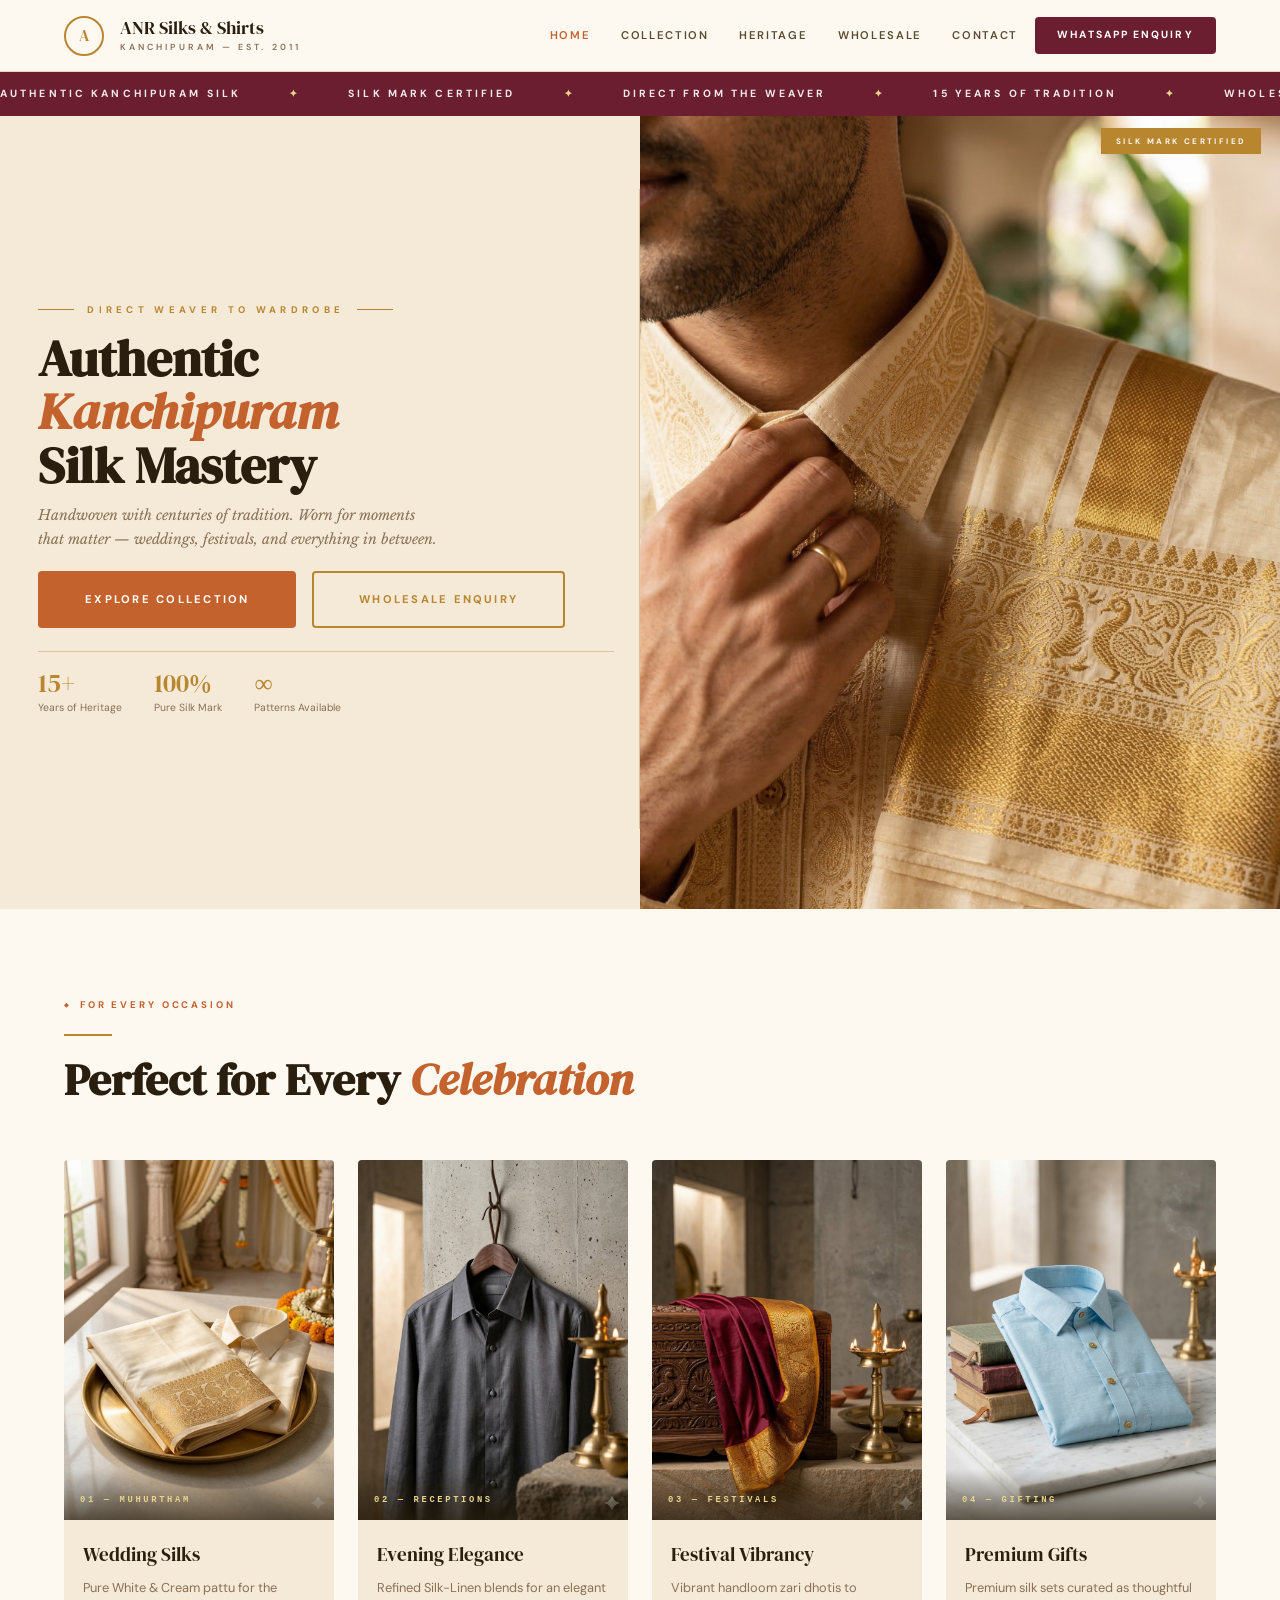
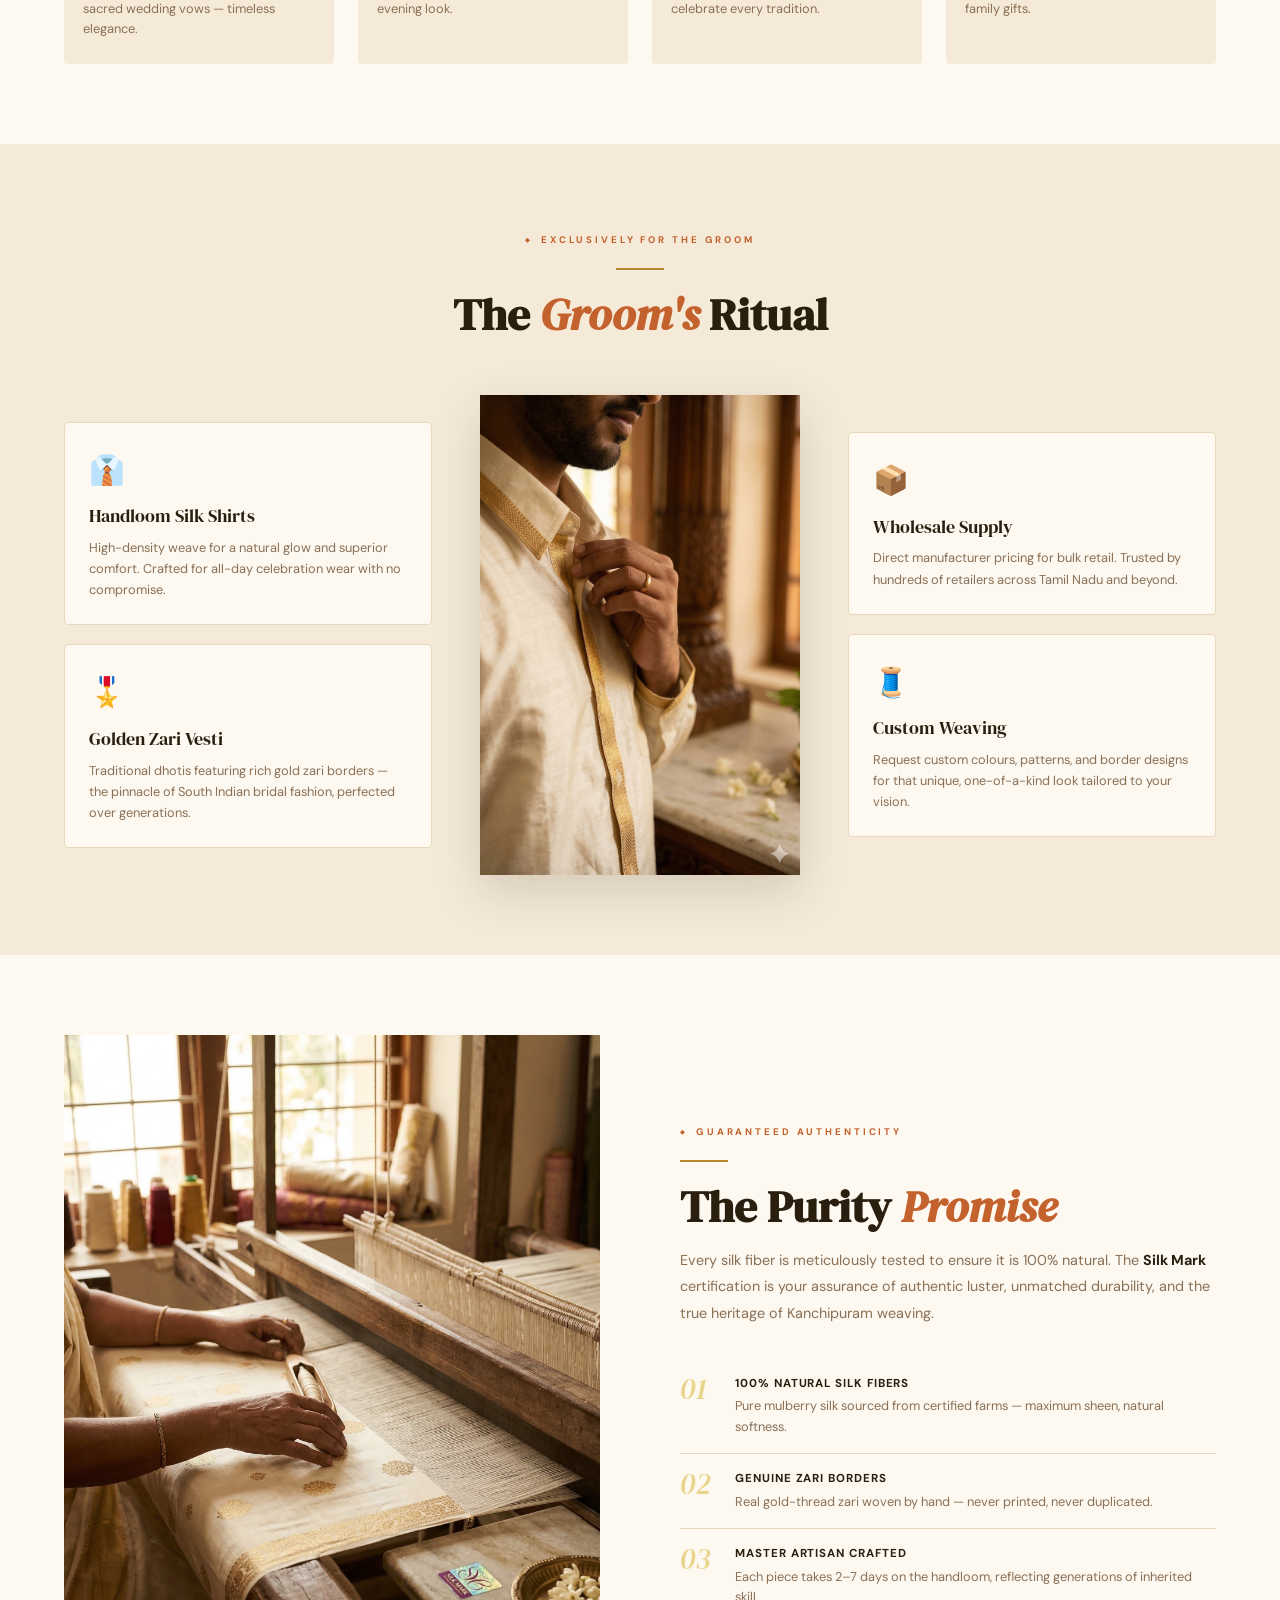
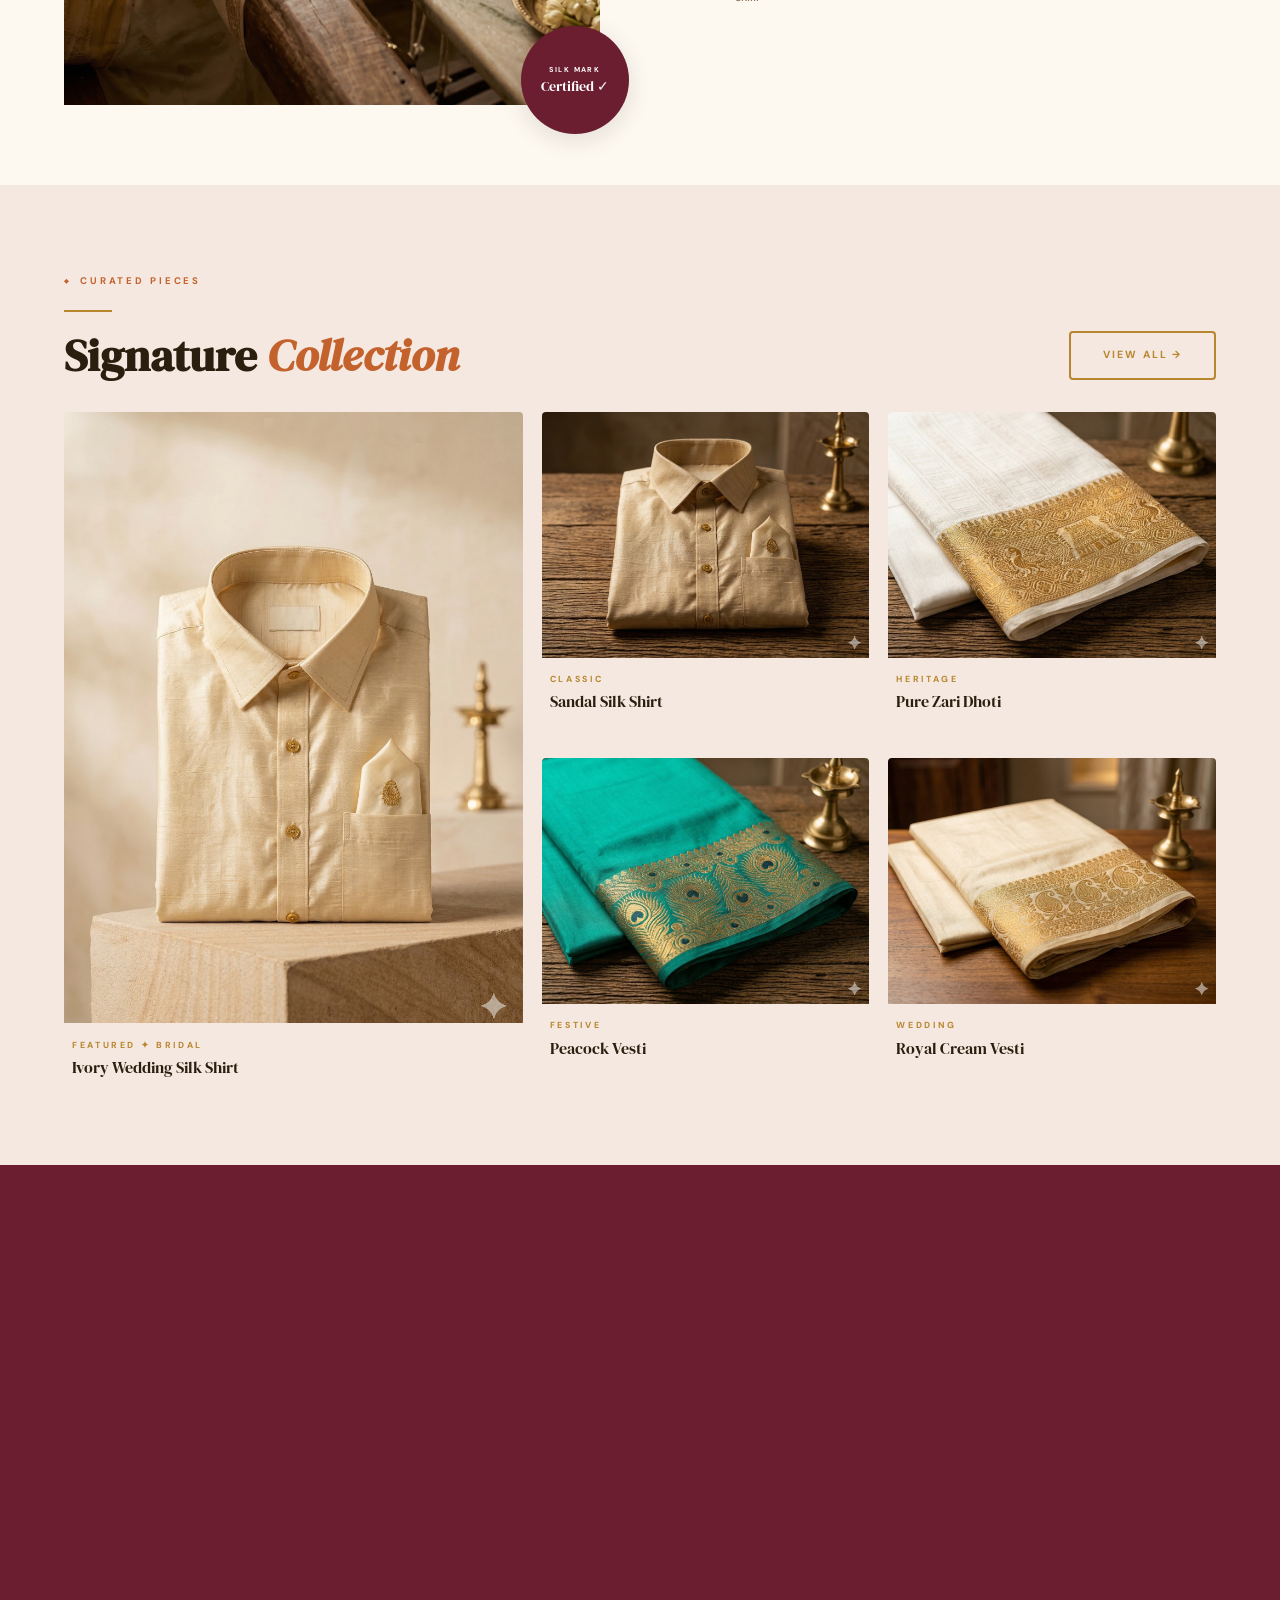
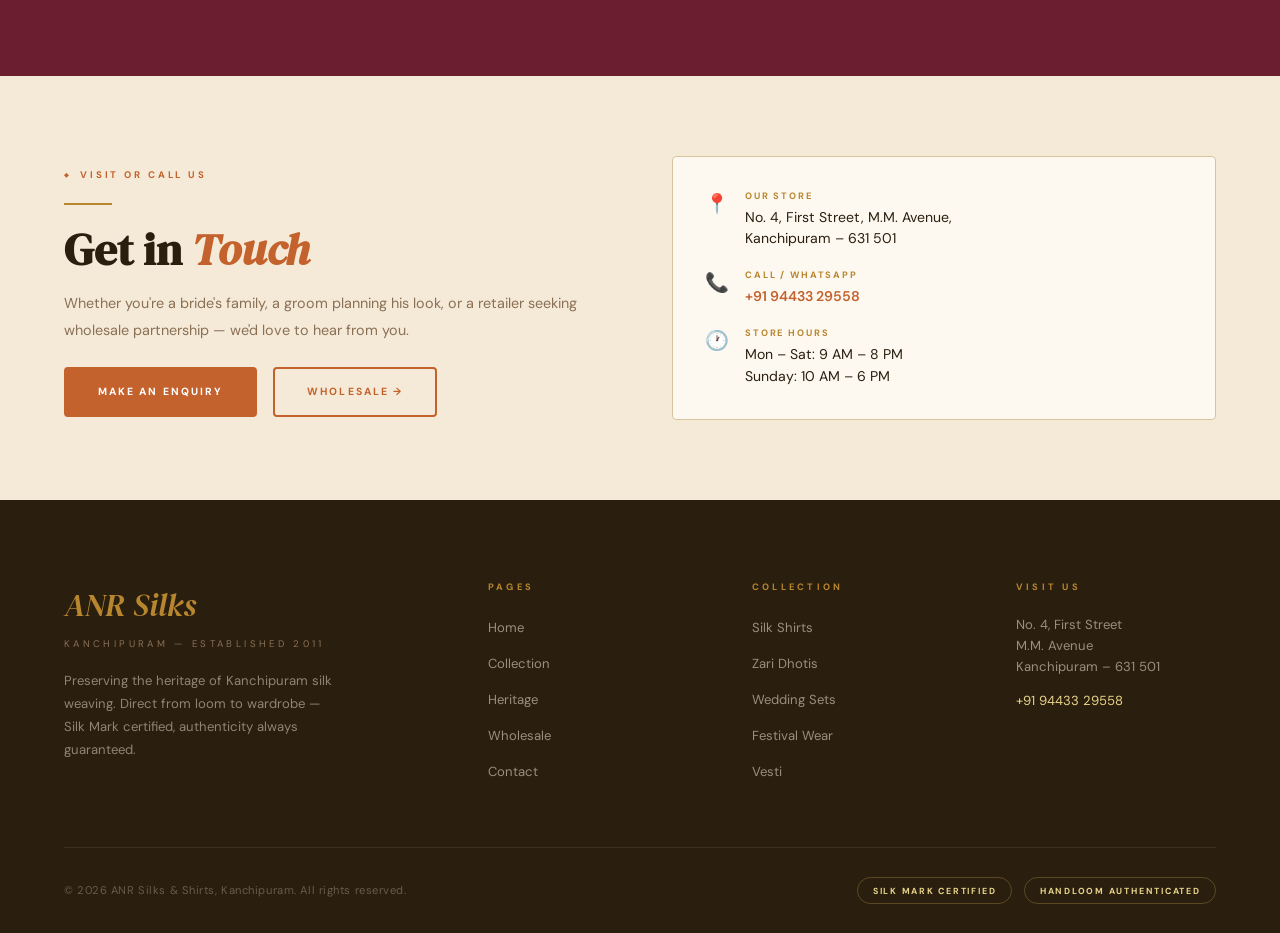
==== index.html @ 3bf4c1d7 "Update index.html" ====
<!DOCTYPE html>
<html lang="en">
<head>
    <meta charset="UTF-8">
    <meta name="viewport" content="width=device-width, initial-scale=1.0">
    <title>ANR Silks & Shirts | Authentic Kanchipuram Handloom</title>
    <meta name="description" content="ANR Silks & Shirts — Authentic Kanchipuram handloom silk shirts, zari dhotis and vesti. Direct weaver to wardrobe. Silk Mark certified. Est. 2011.">
    <link rel="stylesheet" href="shared.css">
   <style>
    /* ── Reveal animation ── */
    .reveal { opacity: 0; transform: translateY(28px); transition: opacity 0.7s ease, transform 0.7s ease; }
    .reveal.revealed { opacity: 1; transform: translateY(0); }
    .reveal-d1 { transition-delay: 0.1s; }
    .reveal-d2 { transition-delay: 0.2s; }
    .reveal-d3 { transition-delay: 0.3s; }
    .reveal-d4 { transition-delay: 0.4s; }

    /* ════════════════════════════════
       NAV & HEADER FIXES
    ════════════════════════════════ */
    :root { --marquee-h: 37px; }
    @media (max-width: 768px) { :root { --marquee-h: 37px; } }

    .site-nav {
        position: fixed;
        top: 0; left: 0;
        width: 100%;
        z-index: 1000;
    }

    .nav-drawer {
        position: fixed !important;
        top: var(--nav-h) !important;
        left: 0; right: 0;
        bottom: auto !important;
        margin-top: 0 !important;
        transform: none !important;
        z-index: 999 !important;
        overscroll-behavior: contain;
    }

    /* Marquee sits fixed directly below nav */
    .marquee-bar {
        position: fixed !important;
        top: var(--nav-h) !important;
        left: 0; right: 0;
        z-index: 998;
        margin-top: 0 !important;
    }

    /* ════════════════════════════════
       HERO
    ════════════════════════════════ */
    #hero {
        margin-top: calc(var(--nav-h) + var(--marquee-h)) !important;
        display: grid;
        grid-template-columns: 1fr 1fr;
        /* Fixed height so hero never bloats — compact and intentional */
        height: 800px;
        overflow: hidden;
    }
    .hero-left {
        background: var(--cream);
        padding: 2rem 4% 2rem 6%;
        display: flex; flex-direction: column; justify-content: center;
        position: relative;
        overflow: hidden;
    }
    .hero-left::after {
        content: '';
        position: absolute; top: 10%; bottom: 10%; right: 0;
        width: 1px; background: var(--sand);
    }
    .hero-eyebrow {
        display: flex; align-items: center; gap: 0.8rem;
        margin-bottom: 0.9rem;
    }
    .hero-eyebrow-line { width: 36px; height: 1px; background: var(--gold); }
    .hero-eyebrow-text {
        font-size: 0.6rem; font-weight: 700; letter-spacing: 0.45em;
        text-transform: uppercase; color: var(--gold);
    }
    .hero-h1 {
        font-family: 'DM Serif Display', serif;
        font-size: clamp(2rem, 4vw, 4rem);
        line-height: 1.05; color: var(--text-dark);
        margin-bottom: 0.7rem;
    }
    .hero-h1 em { display: block; font-style: italic; color: var(--terracotta); }
    .hero-h1 span { display: block; }
    .hero-sub {
        font-family: 'Libre Baskerville', serif;
        font-size: clamp(0.82rem, 1.1vw, 0.95rem); font-style: italic;
        color: var(--text-light); line-height: 1.7;
        max-width: 400px; margin-bottom: 1.2rem;
    }
    .hero-actions { display: flex; gap: 1rem; flex-wrap: wrap; margin-bottom: 1.4rem; }
    .hero-stats {
        display: flex; gap: 2rem;
        border-top: 1px solid var(--sand); padding-top: 1.2rem;
        flex-wrap: wrap;
    }
    .hero-stat-num {
        font-family: 'DM Serif Display', serif;
        font-size: 1.6rem; color: var(--gold); line-height: 1; display: block;
    }
    .hero-stat-label { font-size: 0.65rem; color: var(--text-light); margin-top: 0.2rem; }

    .hero-right {
        position: relative; overflow: hidden; background: var(--warm);
    }
    .hero-img-ph {
        width: 100%; height: 100%;
        background: linear-gradient(145deg, #e8ddd0 0%, #c8b898 100%);
        display: flex; align-items: center; justify-content: center;
        font-family: monospace; font-size: 0.75rem; color: var(--text-light);
    }
    .hero-right-badge {
        position: absolute; top: 1.2rem; right: 1.2rem;
        background: var(--gold); color: var(--ivory);
        font-size: 0.5rem; font-weight: 700; letter-spacing: 0.3em;
        text-transform: uppercase; padding: 0.4rem 0.9rem;
    }

    /* ════════════════════════════════
       OCCASIONS
    ════════════════════════════════ */
    #occasions { background: var(--ivory); padding: 5rem 5%; }
    .occ-grid {
        display: grid;
        grid-template-columns: repeat(4, 1fr);
        gap: 1.5rem;
    }
    .occ-card {
        background: var(--cream); border-radius: var(--radius);
        overflow: hidden; transition: transform 0.3s, box-shadow 0.3s;
    }
    .occ-card:hover { transform: translateY(-4px); box-shadow: var(--shadow-md); }
    .occ-img {
        aspect-ratio: 3/4;
        display: flex; align-items: center; justify-content: center;
        font-family: monospace; font-size: 0.65rem; color: var(--text-light);
        position: relative; overflow: hidden;
    }
    .occ-img.oi1 { background: linear-gradient(145deg, #e8ddd0, #d0c0a0); }
    .occ-img.oi2 { background: linear-gradient(145deg, #cfd8e0, #b0bec8); }
    .occ-img.oi3 { background: linear-gradient(145deg, #e0d0c8, #c8b0a8); }
    .occ-img.oi4 { background: linear-gradient(145deg, #d0e0d0, #b0c8b8); }
    .occ-tag {
        position: absolute; bottom: 0; left: 0; right: 0;
        background: linear-gradient(to top, rgba(42,31,15,0.7), transparent);
        padding: 1.5rem 1rem 0.8rem;
        font-size: 0.55rem; font-weight: 700; letter-spacing: 0.3em;
        text-transform: uppercase; color: var(--gold-pale);
    }
    .occ-body { padding: 1.2rem 1.2rem 1.5rem; }
    .occ-name {
        font-family: 'DM Serif Display', serif;
        font-size: 1.2rem; color: var(--text-dark); margin-bottom: 0.5rem;
    }
    .occ-desc { font-size: 0.8rem; color: var(--text-light); line-height: 1.6; }

    /* ════════════════════════════════
       GROOM's EDIT (3 col)
    ════════════════════════════════ */
    #grooms { background: var(--cream); padding: 5rem 5%; }
    .grooms-layout {
        display: grid;
        grid-template-columns: 1fr auto 1fr;
        gap: 3rem; align-items: center;
    }
    .grooms-center-wrap {
        width: 320px; flex-shrink: 0;
    }
    .grooms-center-img {
        width: 100%; aspect-ratio: 2/3;
        background: linear-gradient(145deg, #e0d4b8, #c8ba98);
        display: flex; align-items: center; justify-content: center;
        font-family: monospace; font-size: 0.7rem; color: var(--text-light);
        border-radius: var(--radius); box-shadow: var(--shadow-lg);
    }
    .grooms-side { display: flex; flex-direction: column; gap: 1.2rem; }
    .gfc-card {
        background: var(--ivory); border: 1px solid var(--sand-light);
        border-radius: var(--radius); padding: 1.5rem;
        transition: border-color 0.3s, box-shadow 0.3s;
    }
    .gfc-card:hover { border-color: var(--gold); box-shadow: var(--shadow-sm); }
    .gfc-icon { font-size: 1.8rem; margin-bottom: 0.6rem; }
    .gfc-title {
        font-family: 'DM Serif Display', serif;
        font-size: 1.1rem; color: var(--text-dark); margin-bottom: 0.4rem;
    }
    .gfc-desc { font-size: 0.8rem; color: var(--text-light); line-height: 1.65; }

    /* ════════════════════════════════
       SILK PURITY
    ════════════════════════════════ */
    #purity { background: var(--ivory); padding: 5rem 5%; }
    .purity-layout {
        display: grid; grid-template-columns: 1fr 1fr; gap: 5rem; align-items: center;
    }
    .purity-img-wrap { position: relative; }
    .purity-img {
        width: 100%; aspect-ratio: 4/5;
        background: linear-gradient(145deg, #e8ddd0, #d0c0a0);
        display: flex; align-items: center; justify-content: center;
        font-family: monospace; font-size: 0.75rem; color: var(--text-light);
        border-radius: var(--radius);
    }
    .purity-badge {
        position: absolute; bottom: -1.8rem; right: -1.8rem;
        background: var(--maroon); color: #fff;
        width: 108px; height: 108px; border-radius: 50%;
        display: flex; flex-direction: column; align-items: center;
        justify-content: center; text-align: center; gap: 3px;
        box-shadow: var(--shadow-md);
    }
    .purity-badge span:first-child { font-size: 0.45rem; letter-spacing: 0.2em; font-weight: 700; text-transform: uppercase; }
    .purity-badge span:last-child { font-family: 'DM Serif Display', serif; font-size: 0.9rem; line-height: 1.2; }
    .purity-points { margin-top: 2rem; }
    .pp-item {
        display: flex; gap: 1.2rem; align-items: flex-start;
        padding: 1rem 0; border-bottom: 1px solid var(--sand-light);
    }
    .pp-item:last-child { border-bottom: none; }
    .pp-num {
        font-family: 'DM Serif Display', serif;
        font-size: 1.8rem; font-style: italic; color: var(--gold-pale); line-height: 1; min-width: 36px;
    }
    .pp-label { font-size: 0.72rem; font-weight: 700; letter-spacing: 0.08em; text-transform: uppercase; color: var(--text-dark); margin-bottom: 0.2rem; }
    .pp-text { font-size: 0.8rem; color: var(--text-light); line-height: 1.6; }

    /* ════════════════════════════════
       COLLECTION PREVIEW
    ════════════════════════════════ */
    #collection-preview { background: var(--terra-pale); padding: 5rem 5%; }
    .col-grid {
        display: grid;
        grid-template-columns: 1.4fr 1fr 1fr;
        grid-template-rows: auto auto;
        gap: 1.2rem;
    }
    .col-card { border-radius: var(--radius); overflow: hidden; position: relative; }
    .col-card.featured { grid-row: span 2; }
    .col-img {
        width: 100%;
        display: flex; align-items: center; justify-content: center;
        font-family: monospace; font-size: 0.65rem; color: var(--text-light);
        transition: transform 0.5s ease;
    }
    .col-card:hover .col-img { transform: scale(1.04); }
    .col-card.featured .col-img { aspect-ratio: 3/4; background: linear-gradient(145deg, #e0d4b8, #c8b890); }
    .col-img.ci2 { aspect-ratio: 4/3; background: linear-gradient(145deg, #d4c8b0, #bcae90); }
    .col-img.ci3 { aspect-ratio: 4/3; background: linear-gradient(145deg, #c8b8a0, #b0a080); }
    .col-img.ci4 { aspect-ratio: 4/3; background: linear-gradient(145deg, #d8cbb0, #c0ae90); }
    .col-img.ci5 { aspect-ratio: 4/3; background: linear-gradient(145deg, #c4b8a0, #aca088); }
    .col-label {
        padding: 0.9rem 0.5rem 0.3rem;
    }
    .col-cat { font-size: 0.55rem; font-weight: 700; letter-spacing: 0.3em; text-transform: uppercase; color: var(--gold); display: block; margin-bottom: 0.2rem; }
    .col-name { font-family: 'DM Serif Display', serif; font-size: 1rem; color: var(--text-dark); }

    /* ════════════════════════════════
       HERITAGE BAND
    ════════════════════════════════ */
    #heritage-band {
        background: var(--maroon);
        padding: 5rem 5%; color: var(--cream);
    }
    .heritage-inner {
        display: grid; grid-template-columns: 1fr 1fr; gap: 5rem; align-items: center;
    }
    .heritage-left .tag-pill { color: var(--gold-pale); }
    .heritage-left .serif-title { color: var(--cream); }
    .heritage-left .serif-title em { color: var(--gold-pale); }
    .heritage-quote {
        border-left: 3px solid var(--gold);
        padding: 1.2rem 1.8rem;
        background: rgba(255,255,255,0.05);
        margin: 1.8rem 0 2rem;
        border-radius: 0 var(--radius) var(--radius) 0;
    }
    .heritage-quote p {
        font-family: 'Libre Baskerville', serif;
        font-style: italic; font-size: 1rem;
        color: rgba(245,234,216,0.85); line-height: 1.8;
    }
    .heritage-cards {
        display: grid; grid-template-columns: 1fr 1fr; gap: 1rem;
    }
    .hcard {
        background: rgba(255,255,255,0.06);
        border: 1px solid rgba(255,255,255,0.1);
        border-radius: var(--radius); padding: 1.5rem;
    }
    .hcard-num {
        font-family: 'DM Serif Display', serif;
        font-size: 2.5rem; font-style: italic;
        color: var(--gold-pale); line-height: 1; margin-bottom: 0.4rem;
    }
    .hcard-title { font-size: 0.78rem; font-weight: 700; color: var(--cream); margin-bottom: 0.3rem; }
    .hcard-text { font-size: 0.75rem; color: rgba(245,234,216,0.55); line-height: 1.6; }

    /* ════════════════════════════════
       CONTACT CTA BAND
    ════════════════════════════════ */
    #cta-band {
        background: var(--cream); padding: 5rem 5%;
    }
    .cta-inner {
        display: grid; grid-template-columns: 1fr 1fr; gap: 4rem; align-items: center;
    }
    .cta-store {
        background: var(--ivory); border: 1px solid var(--sand);
        border-radius: var(--radius); padding: 2rem;
    }
    .cta-store-row { display: flex; gap: 1rem; align-items: flex-start; margin-bottom: 1.2rem; }
    .cta-store-row:last-child { margin-bottom: 0; }
    .cta-store-icon { font-size: 1.2rem; flex-shrink: 0; }
    .cta-store-label { font-size: 0.58rem; font-weight: 700; letter-spacing: 0.2em; text-transform: uppercase; color: var(--gold); display: block; margin-bottom: 0.2rem; }
    .cta-store-val { font-size: 0.88rem; color: var(--text-dark); line-height: 1.5; }
    .cta-store-val a { color: var(--terracotta); font-weight: 600; }

    /* ─── RESPONSIVE ─── */
    @media (max-width: 1100px) {
        .grooms-layout { grid-template-columns: 1fr 1fr; }
        .grooms-center-wrap { display: none; }
        .grooms-layout .grooms-side:last-child { grid-column: 1 / -1; display: grid; grid-template-columns: 1fr 1fr; gap: 1.2rem; }
    }

    @media (max-width: 900px) {
        #hero {
            grid-template-columns: 1fr;
            height: auto;
        }
        .hero-right { 
            display: block !important; /* Visible image */
            height: 450px; 
            order: 2; /* Content first, then image */
        }
        .hero-left { padding: 1.8rem 5% 1.8rem; order: 1; }
        .hero-left::after { display: none; }
        .occ-grid { grid-template-columns: 1fr 1fr; }
        .purity-layout { grid-template-columns: 1fr; }
        .purity-img-wrap { max-width: 440px; margin: 0 auto; }
        .col-grid { grid-template-columns: 1fr 1fr; }
        .col-card.featured { grid-row: span 1; }
        .col-card.featured .col-img { aspect-ratio: 4/3; }
        .heritage-inner { grid-template-columns: 1fr; gap: 3rem; }
        .cta-inner { grid-template-columns: 1fr; }
    }

    @media (max-width: 600px) {
        .hero-h1 { font-size: 2.4rem; }
        .occ-grid { grid-template-columns: 1fr 1fr; gap: 1rem; }
        .grooms-layout { grid-template-columns: 1fr; }
        .grooms-layout .grooms-side:last-child { grid-column: 1; display: flex; }
        .col-grid { grid-template-columns: 1fr; }
        .heritage-cards { grid-template-columns: 1fr 1fr; }
        .hero-stats { gap: 1.5rem; }
    }
       #loader{
  position: fixed;
  top:0;
  left:0;
  width:100%;
  height:100%;
  background:white;
  display:flex;
  justify-content:center;
  align-items:center;
  z-index:9999;
}
</style>
</head>
<body>
<!-- ════════════════════════════════════════════
     ANR SILKS — PAGE LOADER  |  loader-snippet.html
     
     PLACEMENT: Paste this as the VERY FIRST child
     inside <body>, before <nav class="site-nav">
     
     Example:
     <body>
         ← PASTE HERE
         <nav class="site-nav">
         ...
     ════════════════════════════════════════════ -->

<div id="page-loader">
    <div class="loader-emblem">A</div>
    <div class="loader-brand">
        <span class="loader-brand-name">ANR Silks &amp; Shirts</span>
        <span class="loader-brand-sub">Kanchipuram — Est. 2011</span>
    </div>
    <div class="loader-bar-wrap">
        <div class="loader-bar" id="loader-bar"></div>
    </div>
    <span class="loader-tagline">Weaving tradition since 2011…</span>
</div>

<!-- ════ NAV ════ -->
<nav class="site-nav">
    <a href="index.html" class="nav-brand">
        <div class="nav-emblem">A</div>
        <div class="nav-brand-text">
            <span class="nav-brand-name">ANR Silks & Shirts</span>
            <span class="nav-brand-sub">Kanchipuram — Est. 2011</span>
        </div>
    </a>
    <div class="nav-links">
        <a href="index.html" class="active">Home</a>
        <a href="pages/collection.html">Collection</a>
        <a href="pages/heritage.html">Heritage</a>
        <a href="pages/wholesale.html">Wholesale</a>
        <a href="pages/contact.html">Contact</a>
        <a href="https://wa.me/919443329558" class="nav-cta">WhatsApp Enquiry</a>
    </div>
    <button class="nav-hamburger" aria-label="Menu">
        <span></span><span></span><span></span>
    </button>
</nav> 
<div class="nav-drawer">
    <a href="index.html" class="active">Home</a>
    <a href="pages/collection.html">Collection</a>
    <a href="pages/heritage.html">Heritage</a>
    <a href="pages/wholesale.html">Wholesale</a>
    <a href="pages/contact.html">Contact</a>
    <a href="https://wa.me/919443329558" class="drawer-cta">WhatsApp Enquiry →</a>
</div>
<!-- ════ MARQUEE ════ -->
<div class="marquee-bar">
    <div class="marquee-track">
        <span>Authentic Kanchipuram Silk</span><span class="m-sep"> ✦ </span>
        <span>Silk Mark Certified</span><span class="m-sep"> ✦ </span>
        <span>Direct from the Weaver</span><span class="m-sep"> ✦ </span>
        <span>15 Years of Tradition</span><span class="m-sep"> ✦ </span>
        <span>Wholesale &amp; Bulk Orders</span><span class="m-sep"> ✦ </span>
        <span>Pure Zari Handloom</span><span class="m-sep"> ✦ </span>
        <span>Kanchipuram – 631 501</span><span class="m-sep"> ✦ </span>
        <span>Authentic Kanchipuram Silk</span><span class="m-sep"> ✦ </span>
        <span>Silk Mark Certified</span><span class="m-sep"> ✦ </span>
        <span>Direct from the Weaver</span><span class="m-sep"> ✦ </span>
        <span>15 Years of Tradition</span><span class="m-sep"> ✦ </span>
        <span>Wholesale &amp; Bulk Orders</span><span class="m-sep"> ✦ </span>
        <span>Pure Zari Handloom</span><span class="m-sep"> ✦ </span>
        <span>Kanchipuram – 631 501</span><span class="m-sep"> ✦ </span>
    </div>
</div>

<!-- ════ SECTION 1: HERO ════ -->
<section id="hero">
    <div class="hero-left">
        <div class="hero-eyebrow reveal">
            <div class="hero-eyebrow-line"></div>
            <span class="hero-eyebrow-text">Direct Weaver to Wardrobe</span>
            <div class="hero-eyebrow-line"></div>
        </div>
        <h1 class="hero-h1 reveal reveal-d1">
            <span>Authentic</span>
            <em>Kanchipuram</em>
            <span>Silk Mastery</span>
        </h1>
        <p class="hero-sub reveal reveal-d2">Handwoven with centuries of tradition. Worn for moments that matter — weddings, festivals, and everything in between.</p>
        <div class="hero-actions reveal reveal-d3">
            <a href="pages/collection.html" class="btn btn-primary btn-lg">Explore Collection</a>
            <a href="pages/wholesale.html" class="btn btn-outline btn-lg">Wholesale Enquiry</a>
        </div>
        <div class="hero-stats reveal reveal-d4">
            <div>
                <span class="hero-stat-num">15+</span>
                <div class="hero-stat-label">Years of Heritage</div>
            </div>
            <div>
                <span class="hero-stat-num">100%</span>
                <div class="hero-stat-label">Pure Silk Mark</div>
            </div>
            <div>
                <span class="hero-stat-num">∞</span>
                <div class="hero-stat-label">Patterns Available</div>
            </div>
        </div>
    </div>
    <div class="hero-right">
        <div class="hero-img-ph"><img src="images/1.jpg" alt="Kanchipuram Silk Hero"></div>
        <div class="hero-right-badge">Silk Mark Certified</div>
    </div>
</section>

<!-- ════ SECTION 2: OCCASIONS ════ -->
<section id="occasions">
    <div class="sec-head reveal">
        <div class="tag-pill">For Every Occasion</div>
        <div class="gold-rule"></div>
        <h2 class="serif-title">Perfect for Every <em>Celebration</em></h2>
    </div>
    <div class="occ-grid">
        <div class="occ-card reveal reveal-d1">
            <div class="occ-img oi1">
                <div class="occ-tag">01 — Muhurtham</div>
                <img src="images/7.jpg" alt="Kanchipuram Silk Hero">
            </div>
            <div class="occ-body">
                <div class="occ-name">Wedding Silks</div>
                <p class="occ-desc">Pure White & Cream pattu for the sacred wedding vows — timeless elegance.</p>
            </div>
        </div>
        <div class="occ-card reveal reveal-d2">
            <div class="occ-img oi2">
                <div class="occ-tag">02 — Receptions</div>
                <img src="images/8.jpg" alt="Kanchipuram Silk Hero">
            </div>
            <div class="occ-body">
                <div class="occ-name">Evening Elegance</div>
                <p class="occ-desc">Refined Silk-Linen blends for an elegant evening look.</p>
            </div>
        </div>
        <div class="occ-card reveal reveal-d3">
            <div class="occ-img oi3">
                <div class="occ-tag">03 — Festivals</div>
                <img src="images/9.jpg" alt="Kanchipuram Silk Hero">
            </div>
            <div class="occ-body">
                <div class="occ-name">Festival Vibrancy</div>
                <p class="occ-desc">Vibrant handloom zari dhotis to celebrate every tradition.</p>
            </div>
        </div>
        <div class="occ-card reveal reveal-d4">
            <div class="occ-img oi4">
                <div class="occ-tag">04 — Gifting</div>
                <img src="images/10.jpg" alt="Kanchipuram Silk Hero">
            </div>
            <div class="occ-body">
                <div class="occ-name">Premium Gifts</div>
                <p class="occ-desc">Premium silk sets curated as thoughtful family gifts.</p>
            </div>
        </div>
    </div>
</section>

<!-- ════ SECTION 3: GROOM'S EDIT ════ -->
<section id="grooms">
    <div class="sec-head center reveal">
        <div class="tag-pill" style="justify-content:center;">Exclusively for the Groom</div>
        <div class="gold-rule center"></div>
        <h2 class="serif-title">The <em>Groom's</em> Ritual</h2>
    </div>
    <div class="grooms-layout">
        <div class="grooms-side">
            <div class="gfc-card reveal reveal-d1">
                <div class="gfc-icon">👔</div>
                <div class="gfc-title">Handloom Silk Shirts</div>
                <p class="gfc-desc">High-density weave for a natural glow and superior comfort. Crafted for all-day celebration wear with no compromise.</p>
            </div>
            <div class="gfc-card reveal reveal-d2">
                <div class="gfc-icon">🎖️</div>
                <div class="gfc-title">Golden Zari Vesti</div>
                <p class="gfc-desc">Traditional dhotis featuring rich gold zari borders — the pinnacle of South Indian bridal fashion, perfected over generations.</p>
            </div>
        </div>
        <div class="grooms-center-wrap">
            <div class="grooms-center-img"><img src="images/11.jpg" alt="Kanchipuram Silk Hero"></div>
        </div>
        <div class="grooms-side">
            <div class="gfc-card reveal reveal-d3">
                <div class="gfc-icon">📦</div>
                <div class="gfc-title">Wholesale Supply</div>
                <p class="gfc-desc">Direct manufacturer pricing for bulk retail. Trusted by hundreds of retailers across Tamil Nadu and beyond.</p>
            </div>
            <div class="gfc-card reveal reveal-d4">
                <div class="gfc-icon">🧵</div>
                <div class="gfc-title">Custom Weaving</div>
                <p class="gfc-desc">Request custom colours, patterns, and border designs for that unique, one-of-a-kind look tailored to your vision.</p>
            </div>
        </div>
    </div>
</section>

<!-- ════ SECTION 4: SILK PURITY ════ -->
<section id="purity">
    <div class="purity-layout">
        <div class="purity-img-wrap reveal">
            <div class="purity-img"><img src="images/12.jpg" alt="Kanchipuram Silk Hero"></div>
            <div class="purity-badge">
                <span>Silk Mark</span>
                <span>Certified ✓</span>
            </div>
        </div>
        <div class="reveal reveal-d2">
            <div class="tag-pill">Guaranteed Authenticity</div>
            <div class="gold-rule"></div>
            <h2 class="serif-title">The Purity <em>Promise</em></h2>
            <p class="body-text" style="margin-top:1rem;">Every silk fiber is meticulously tested to ensure it is 100% natural. The <strong style="color:var(--text-dark);">Silk Mark</strong> certification is your assurance of authentic luster, unmatched durability, and the true heritage of Kanchipuram weaving.</p>
            <div class="purity-points">
                <div class="pp-item">
                    <div class="pp-num">01</div>
                    <div>
                        <div class="pp-label">100% Natural Silk Fibers</div>
                        <p class="pp-text">Pure mulberry silk sourced from certified farms — maximum sheen, natural softness.</p>
                    </div>
                </div>
                <div class="pp-item">
                    <div class="pp-num">02</div>
                    <div>
                        <div class="pp-label">Genuine Zari Borders</div>
                        <p class="pp-text">Real gold-thread zari woven by hand — never printed, never duplicated.</p>
                    </div>
                </div>
                <div class="pp-item">
                    <div class="pp-num">03</div>
                    <div>
                        <div class="pp-label">Master Artisan Crafted</div>
                        <p class="pp-text">Each piece takes 2–7 days on the handloom, reflecting generations of inherited skill.</p>
                    </div>
                </div>
            </div>
        </div>
    </div>
</section>

<!-- ════ SECTION 5: COLLECTION PREVIEW ════ -->
<section id="collection-preview">
    <div class="sec-head reveal" style="display:flex; justify-content:space-between; align-items:flex-end; margin-bottom:2rem;">
        <div>
            <div class="tag-pill">Curated Pieces</div>
            <div class="gold-rule"></div>
            <h2 class="serif-title">Signature <em>Collection</em></h2>
        </div>
        <a href="pages/collection.html" class="btn btn-outline" style="flex-shrink:0;">View All →</a>
    </div>
    <div class="col-grid">
        <div class="col-card featured reveal reveal-d1">
            <div class="col-img"><img src="images/2.jpg" alt="Ivory Wedding Silk Shirt"></div>
            <div class="col-label">
                <span class="col-cat">Featured ✦ Bridal</span>
                <div class="col-name">Ivory Wedding Silk Shirt</div>
            </div>
        </div>
        <div class="col-card reveal reveal-d2">
            <div class="col-img ci2"><img src="images/3.jpg" alt="Ivory Wedding Silk Shirt"></div>
            <div class="col-label">
                <span class="col-cat">Classic</span>
                <div class="col-name">Sandal Silk Shirt</div>
            </div>
        </div>
        <div class="col-card reveal reveal-d3">
            <div class="col-img ci3"><img src="images/4.jpg" alt="Ivory Wedding Silk Shirt"></div>
            <div class="col-label">
                <span class="col-cat">Heritage</span>
                <div class="col-name">Pure Zari Dhoti</div>
            </div>
        </div>
        <div class="col-card reveal reveal-d4">
            <div class="col-img ci4"><img src="images/5.jpg" alt="Ivory Wedding Silk Shirt"></div>
            <div class="col-label">
                <span class="col-cat">Festive</span>
                <div class="col-name">Peacock Vesti</div>
            </div>
        </div>
        <div class="col-card reveal reveal-d4">
            <div class="col-img ci5"><img src="images/6.jpg" alt="Ivory Wedding Silk Shirt"></div>
            <div class="col-label">
                <span class="col-cat">Wedding</span>
                <div class="col-name">Royal Cream Vesti</div>
            </div>
        </div>
    </div>
</section>

<!-- ════ SECTION 6: HERITAGE BAND ════ -->
<section id="heritage-band">
    <div class="heritage-inner">
        <div class="heritage-left reveal">
            <div class="tag-pill" style="color:var(--gold-pale);">Our Story</div>
            <div class="gold-rule"></div>
            <h2 class="serif-title">15 Years of <em>Tradition</em></h2>
            <div class="heritage-quote">
                <p>"Based in the heart of Kanchipuram, ANR Silks has spent over a decade perfecting the art of the handloom. We are a family of weavers dedicated to the elegance of the South Indian groom."</p>
            </div>
            <a href="pages/heritage.html" class="btn btn-white">Read Our Story →</a>
        </div>
        <div class="heritage-cards reveal reveal-d2">
            <div class="hcard">
                <div class="hcard-num">15+</div>
                <div class="hcard-title">Years of Heritage</div>
                <p class="hcard-text">Perfecting the handloom craft since 2011 in the silk capital of India.</p>
            </div>
            <div class="hcard">
                <div class="hcard-num">∞</div>
                <div class="hcard-title">Patterns Woven</div>
                <p class="hcard-text">Countless designs across silk, linen-silk blends and pure zari.</p>
            </div>
            <div class="hcard">
                <div class="hcard-num">100%</div>
                <div class="hcard-title">Pure Authenticity</div>
                <p class="hcard-text">Silk Mark certified — a guarantee of natural, tested fibers.</p>
            </div>
            <div class="hcard">
                <div class="hcard-num">1st</div>
                <div class="hcard-title">Direct from Loom</div>
                <p class="hcard-text">No middlemen. From our weavers directly to your wardrobe.</p>
            </div>
        </div>
    </div>
</section>

<!-- ════ SECTION 7: CTA / CONTACT ════ -->
<section id="cta-band">
    <div class="cta-inner">
        <div class="reveal">
            <div class="tag-pill">Visit or Call Us</div>
            <div class="gold-rule"></div>
            <h2 class="serif-title">Get in <em>Touch</em></h2>
            <p class="body-text" style="margin:1rem 0 1.5rem;">Whether you're a bride's family, a groom planning his look, or a retailer seeking wholesale partnership — we'd love to hear from you.</p>
            <div style="display:flex; gap:1rem; flex-wrap:wrap;">
                <a href="pages/contact.html" class="btn btn-primary">Make an Enquiry</a>
                <a href="pages/wholesale.html" class="btn btn-outline-terra">Wholesale →</a>
            </div>
        </div>
        <div class="cta-store reveal reveal-d2">
            <div class="cta-store-row">
                <div class="cta-store-icon">📍</div>
                <div>
                    <span class="cta-store-label">Our Store</span>
                    <div class="cta-store-val">No. 4, First Street, M.M. Avenue,<br>Kanchipuram – 631 501</div>
                </div>
            </div>
            <div class="cta-store-row">
                <div class="cta-store-icon">📞</div>
                <div>
                    <span class="cta-store-label">Call / WhatsApp</span>
                    <div class="cta-store-val"><a href="tel:+919443329558">+91 94433 29558</a></div>
                </div>
            </div>
            <div class="cta-store-row">
                <div class="cta-store-icon">🕐</div>
                <div>
                    <span class="cta-store-label">Store Hours</span>
                    <div class="cta-store-val">Mon – Sat: 9 AM – 8 PM<br>Sunday: 10 AM – 6 PM</div>
                </div>
            </div>
        </div>
    </div>
</section>

<!-- ════ FOOTER ════ -->
<footer class="site-footer">
    <div class="footer-grid">
        <div>
            <div class="footer-brand-name">ANR Silks</div>
            <div class="footer-brand-sub">Kanchipuram — Established 2011</div>
            <p class="footer-desc">Preserving the heritage of Kanchipuram silk weaving. Direct from loom to wardrobe — Silk Mark certified, authenticity always guaranteed.</p>
        </div>
        <div class="footer-col">
            <h4>Pages</h4>
            <ul>
                <li><a href="index.html">Home</a></li>
                <li><a href="pages/collection.html">Collection</a></li>
                <li><a href="pages/heritage.html">Heritage</a></li>
                <li><a href="pages/wholesale.html">Wholesale</a></li>
                <li><a href="pages/contact.html">Contact</a></li>
            </ul>
        </div>
        <div class="footer-col">
            <h4>Collection</h4>
            <ul>
                <li><a href="pages/collection.html">Silk Shirts</a></li>
                <li><a href="pages/collection.html">Zari Dhotis</a></li>
                <li><a href="pages/collection.html">Wedding Sets</a></li>
                <li><a href="pages/collection.html">Festival Wear</a></li>
                <li><a href="pages/collection.html">Vesti</a></li>
            </ul>
        </div>
        <div class="footer-col">
            <h4>Visit Us</h4>
            <p class="footer-contact-val">No. 4, First Street<br>M.M. Avenue<br>Kanchipuram – 631 501</p>
            <p class="footer-contact-val" style="margin-top:0.8rem;"><a href="tel:+919443329558">+91 94433 29558</a></p>
        </div>
    </div>
    <div class="footer-bottom">
        <p class="footer-copy">© 2026 ANR Silks & Shirts, Kanchipuram. All rights reserved.</p>
        <div class="footer-badges">
            <div class="foot-badge">Silk Mark Certified</div>
            <div class="foot-badge">Handloom Authenticated</div>
        </div>
    </div>
</footer>
<script>
setTimeout(() => {
  const loader = document.getElementById("loader");
  loader.style.opacity = "0";
  loader.style.transition = "0.5s";
  setTimeout(()=> loader.style.display="none",500);
}, 3000);
</script>
<script src="shared.js"></script>   
</body>
</html>
---- shared.css ----
/* ═══════════════════════════════════════════════
   ANR SILKS & SHIRTS — SHARED STYLESHEET
   Warm Cream South Indian Editorial
═══════════════════════════════════════════════ */

@import url('https://fonts.googleapis.com/css2?family=DM+Serif+Display:ital@0;1&family=Libre+Baskerville:ital,wght@0,400;0,700;1,400&family=DM+Sans:opsz,wght@9..40,300;9..40,400;9..40,500;9..40,600;9..40,700&display=swap');

/* ─── TOKENS ─── */
:root {
    --ivory:      #fdf8f0;
    --cream:      #f5ead8;
    --warm:       #ede0c8;
    --sand:       #d9c4a0;
    --sand-light: #e8d8be;
    --gold:       #B8862E;
    --gold-bright:#D4AF37;
    --gold-pale:  #e8d48a;
    --terracotta: #C4622D;
    --terra-pale: #f5e8e0;
    --maroon:     #6B1E2F;
    --maroon-dark:#4a1420;
    --text-dark:  #2a1f0f;
    --text-mid:   #5a4a30;
    --text-light: #8a7055;
    --shadow-sm:  0 2px 8px rgba(42,31,15,0.08);
    --shadow-md:  0 6px 24px rgba(42,31,15,0.12);
    --shadow-lg:  0 16px 48px rgba(42,31,15,0.16);
    --radius:     4px;
    --nav-h:      72px;
}

/* ─── RESET ─── */
*, *::before, *::after { margin: 0; padding: 0; box-sizing: border-box; }
html { scroll-behavior: smooth; font-size: 16px; overflow-x: hidden; }
body {
    font-family: 'DM Sans', sans-serif;
    background: var(--ivory);
    color: var(--text-dark);
    overflow-x: hidden;
    line-height: 1.6;
}
img { display: block; width: 100%; height: 100%; object-fit: cover; }
a { text-decoration: none; color: inherit; }
ul { list-style: none; }

/* ─── SCROLLBAR ─── */
::-webkit-scrollbar { width: 5px; }
::-webkit-scrollbar-track { background: var(--cream); }
::-webkit-scrollbar-thumb { background: var(--gold); border-radius: 3px; }

/* ════════════════════════════════════════════════
   ANR SILKS — PAGE LOADER STYLES  |  loader-styles.css

   PLACEMENT: Copy everything below into shared.css
   Paste it AFTER the :root { } variables block
   and BEFORE the .site-nav { } navigation styles.

   Example position in shared.css:
   :root { --ivory: ...; --gold: ...; }   ← already exists
   ← PASTE HERE
   .site-nav { position: fixed; ... }     ← already exists
════════════════════════════════════════════════ */

/* ── Prevent scroll while loader is visible ── */
html.is-loading {
    overflow: hidden;
    overscroll-behavior: none;
}

/* ── Overlay ── */
#page-loader {
    position: fixed;
    inset: 0;
    z-index: 9999;
    background: var(--ivory);
    display: flex;
    flex-direction: column;
    align-items: center;
    justify-content: center;
    gap: 1.8rem;
    /* Fade-out transition */
    transition: opacity 0.6s ease, visibility 0.6s ease;
    visibility: visible;
    opacity: 1;
}

/* State: fading out */
#page-loader.fade-out {
    opacity: 0;
    visibility: hidden;
    pointer-events: none;
}

/* ── Pulsing brand emblem ── */
.loader-emblem {
    width: 64px;
    height: 64px;
    border: 2px solid var(--gold);
    border-radius: 50%;
    display: flex;
    align-items: center;
    justify-content: center;
    font-family: 'DM Serif Display', serif;
    font-size: 1.6rem;
    color: var(--gold);
    animation: loader-pulse 1.6s ease-in-out infinite;
}

@keyframes loader-pulse {
    0%, 100% { transform: scale(1);    opacity: 1;   }
    50%       { transform: scale(1.08); opacity: 0.65; }
}

/* ── Brand name + sub ── */
.loader-brand {
    text-align: center;
}
.loader-brand-name {
    font-family: 'DM Serif Display', serif;
    font-size: 1.4rem;
    color: var(--text-dark);
    display: block;
    letter-spacing: 0.05em;
}
.loader-brand-sub {
    font-size: 0.55rem;
    font-weight: 700;
    letter-spacing: 0.4em;
    text-transform: uppercase;
    color: var(--text-light);
    display: block;
    margin-top: 0.3rem;
}

/* ── Gold progress bar ── */
.loader-bar-wrap {
    width: 160px;
    height: 2px;
    background: var(--sand-light);
    border-radius: 2px;
    overflow: hidden;
}
.loader-bar {
    height: 100%;
    width: 0%;
    background: linear-gradient(90deg, var(--gold), var(--gold-bright));
    border-radius: 2px;
    transition: width 0.35s ease;
}

/* ── Animated tagline ── */
.loader-tagline {
    font-family: 'Libre Baskerville', serif;
    font-style: italic;
    font-size: 0.78rem;
    color: var(--text-light);
    letter-spacing: 0.04em;
    animation: loader-blink 1.8s ease-in-out infinite;
}

@keyframes loader-blink {
    0%, 100% { opacity: 0.35; }
    50%       { opacity: 1;    }
}

/* ═══════════════════════════════════════════════
   NAVIGATION
═══════════════════════════════════════════════ */
.site-nav {
    position: fixed; top: 0; left: 0; right: 0; z-index: 1000;
    height: var(--nav-h);
    background: var(--ivory);
    border-bottom: 1.5px solid var(--sand-light);
    display: flex; align-items: center;
    padding: 0 5%;
    justify-content: space-between;
    transition: box-shadow 0.3s;
}
.site-nav.scrolled { box-shadow: var(--shadow-md); }

/* Brand */
.nav-brand { display: flex; align-items: center; gap: 1rem; flex-shrink: 0; }
.nav-emblem {
    width: 40px; height: 40px; border: 2px solid var(--gold);
    border-radius: 50%; display: flex; align-items: center; justify-content: center;
    font-family: 'DM Serif Display', serif; font-size: 1rem; color: var(--gold);
    flex-shrink: 0;
}
.nav-brand-text {}
.nav-brand-name {
    display: block; font-family: 'DM Serif Display', serif;
    font-size: 1.15rem; color: var(--text-dark); line-height: 1.2;
}
.nav-brand-sub {
    display: block; font-size: 0.55rem; color: var(--text-light);
    letter-spacing: 0.35em; text-transform: uppercase; font-weight: 600;
}

/* Desktop links */
.nav-links {
    display: flex; gap: 0.2rem; align-items: center;
}
.nav-links a {
    font-size: 0.7rem; font-weight: 600;
    letter-spacing: 0.15em; text-transform: uppercase;
    color: var(--text-mid); padding: 0.5rem 0.85rem;
    border-radius: 2px; transition: color 0.2s, background 0.2s;
    white-space: nowrap;
}
.nav-links a:hover, .nav-links a.active { color: var(--gold); }
.nav-links a.active { color: var(--terracotta); }

.nav-cta {
    background: var(--maroon); color: #fff !important;
    font-size: 0.65rem !important; font-weight: 700 !important;
    letter-spacing: 0.2em !important; text-transform: uppercase !important;
    padding: 0.65rem 1.4rem !important; border-radius: var(--radius) !important;
    transition: background 0.3s !important; flex-shrink: 0;
    white-space: nowrap;
}
.nav-cta:hover { background: var(--gold) !important; color: var(--ivory) !important; }

/* Hamburger */
.nav-hamburger {
    display: none; flex-direction: column; gap: 5px;
    background: none; border: none; cursor: pointer; padding: 4px;
}
.nav-hamburger span {
    display: block; width: 24px; height: 2px;
    background: var(--text-dark); border-radius: 2px;
    transition: all 0.3s;
}
.nav-hamburger.open span:nth-child(1) { transform: translateY(7px) rotate(45deg); }
.nav-hamburger.open span:nth-child(2) { opacity: 0; }
.nav-hamburger.open span:nth-child(3) { transform: translateY(-7px) rotate(-45deg); }

/* Mobile drawer */
.nav-drawer {
    position: fixed; 
    top: var(--nav-h); 
    left: 0; 
    right: 0; 
    z-index: 999;
    background: var(--ivory); border-bottom: 2px solid var(--sand);
    padding: 1.5rem 5% 2rem;
    display: none; flex-direction: column; gap: 0.5rem;
    box-shadow: var(--shadow-lg);
    /* This ensures it stays under the nav regardless of body content */
    max-height: calc(100dvh - var(--nav-h));
    overflow-y: auto;
}
.nav-drawer.open { display: flex; }
.nav-drawer a {
    font-size: 0.85rem; font-weight: 600; letter-spacing: 0.1em; text-transform: uppercase;
    color: var(--text-mid); padding: 0.75rem 0;
    border-bottom: 1px solid var(--sand-light); transition: color 0.2s;
}
.nav-drawer a:last-child { border-bottom: none; }
.nav-drawer a:hover, .nav-drawer a.active { color: var(--terracotta); }
.nav-drawer .drawer-cta {
    background: var(--maroon); color: #fff; text-align: center;
    padding: 1rem; margin-top: 0.5rem; border-radius: var(--radius);
    border-bottom: none !important;
}

/* ═══════════════════════════════════════════════
   MARQUEE
═══════════════════════════════════════════════ */
/* ═══════════════════════════════════════════════
   MARQUEE - FIXED & FAST
═══════════════════════════════════════════════ */
.marquee-bar {
    background: var(--maroon);
    padding: 0.85rem 0;
    overflow: hidden;
    width: 100%;
    position: relative;
    z-index: 10; /* Ensures it stays above the hero */
    display: block !important; /* Forces visibility */
}

.marquee-track {
    display: flex;
    width: max-content; /* Critical: Prevents text from wrapping/hiding */
    gap: 3rem;
    /* Faster speed: 20s for desktop, even faster for mobile below */
    animation: marquee-scroll 20s linear infinite; 
    white-space: nowrap;
}

.marquee-track span {
    font-size: 0.65rem;
    font-weight: 700;
    letter-spacing: 0.3em;
    text-transform: uppercase;
    color: rgba(255,255,255,0.9);
}

@keyframes marquee-scroll {
    from { transform: translateX(0); }
    /* Moves exactly half the width for a seamless loop */
    to { transform: translateX(-50%); } 
}

/* ─── Mobile Speed ─── */
@media (max-width: 768px) {
    .marquee-track {
        /* Faster on mobile because the screen is narrower */
        animation: marquee-scroll 28s linear infinite; 
    }
}
.marquee-track .m-sep { color: var(--gold-pale); }
@keyframes marquee-scroll { from { transform: translateX(0); } to { transform: translateX(-50%); } }

/* ═══════════════════════════════════════════════
   PAGE HERO BANNER (inner pages)
═══════════════════════════════════════════════ */
.page-hero {
    background: var(--cream);
    padding: 5rem 5% 4rem;
    border-bottom: 1.5px solid var(--sand);
    display: flex; flex-direction: column; align-items: flex-start;
    gap: 0.8rem;
}
.page-hero-eyebrow {
    display: flex; align-items: center; gap: 0.8rem;
    font-size: 0.6rem; font-weight: 700; letter-spacing: 0.4em; text-transform: uppercase; color: var(--gold);
}
.page-hero-eyebrow::before { content: '◆'; font-size: 0.4rem; }
.page-hero h1 {
    font-family: 'DM Serif Display', serif;
    font-size: clamp(2.2rem, 5vw, 4.5rem);
    line-height: 1.05; color: var(--text-dark);
}
.page-hero h1 em { font-style: italic; color: var(--terracotta); }
.page-hero p {
    font-family: 'Libre Baskerville', serif;
    font-style: italic; color: var(--text-light);
    font-size: clamp(0.9rem, 1.5vw, 1.05rem); max-width: 560px; line-height: 1.75;
}
.breadcrumb {
    display: flex; gap: 0.5rem; align-items: center;
    font-size: 0.65rem; color: var(--text-light); font-weight: 500; letter-spacing: 0.05em;
}
.breadcrumb a { color: var(--gold); transition: color 0.2s; }
.breadcrumb a:hover { color: var(--terracotta); }
.breadcrumb span { color: var(--sand); }

/* ═══════════════════════════════════════════════
   SHARED UTILITIES
═══════════════════════════════════════════════ */
.container { width: 100%; max-width: 1280px; margin: 0 auto; padding: 0 5%; }

/* Tag pill */
.tag-pill {
    display: inline-flex; align-items: center; gap: 0.5rem;
    font-size: 0.6rem; font-weight: 700; letter-spacing: 0.3em; text-transform: uppercase;
    color: var(--terracotta);
}
.tag-pill::before { content: '◆'; font-size: 0.4rem; }

/* Serif display title */
.serif-title {
    font-family: 'DM Serif Display', serif;
    font-size: clamp(1.8rem, 3.5vw, 3.5rem);
    line-height: 1.1; color: var(--text-dark);
}
.serif-title em { font-style: italic; color: var(--terracotta); }

.serif-title-sm {
    font-family: 'DM Serif Display', serif;
    font-size: clamp(1.4rem, 2.5vw, 2.2rem);
    line-height: 1.15; color: var(--text-dark);
}

/* Body text */
.body-text { font-size: 0.9rem; color: var(--text-light); line-height: 1.85; }

/* Section spacing */
.section { padding: 5rem 5%; }
.section-lg { padding: 7rem 5%; }

/* Horizontal rule */
.gold-rule { width: 48px; height: 2px; background: var(--gold); margin: 1.2rem 0; }
.gold-rule.center { margin: 1.2rem auto; }

/* ─── BUTTONS ─── */
.btn {
    display: inline-block; font-size: 0.65rem; font-weight: 700;
    letter-spacing: 0.2em; text-transform: uppercase;
    padding: 0.9rem 2rem; border-radius: var(--radius);
    transition: all 0.25s; cursor: pointer; border: 2px solid transparent;
    white-space: nowrap;
}
.btn-primary { background: var(--terracotta); color: #fff; border-color: var(--terracotta); }
.btn-primary:hover { background: var(--maroon); border-color: var(--maroon); transform: translateY(-1px); box-shadow: var(--shadow-md); }
.btn-maroon { background: var(--maroon); color: #fff; border-color: var(--maroon); }
.btn-maroon:hover { background: var(--terracotta); border-color: var(--terracotta); transform: translateY(-1px); }
.btn-gold { background: var(--gold); color: var(--ivory); border-color: var(--gold); }
.btn-gold:hover { background: var(--gold-bright); border-color: var(--gold-bright); transform: translateY(-1px); }
.btn-outline { background: transparent; color: var(--gold); border-color: var(--gold); }
.btn-outline:hover { background: var(--gold); color: var(--ivory); }
.btn-outline-terra { background: transparent; color: var(--terracotta); border-color: var(--terracotta); }
.btn-outline-terra:hover { background: var(--terracotta); color: #fff; }
.btn-white { background: #fff; color: var(--maroon); border-color: #fff; }
.btn-white:hover { background: var(--gold-pale); border-color: var(--gold-pale); }
.btn-sm { padding: 0.6rem 1.4rem; font-size: 0.6rem; }
.btn-lg { padding: 1.1rem 2.8rem; font-size: 0.7rem; }

/* ─── IMAGE PLACEHOLDERS ─── */
.img-ph {
    background: linear-gradient(135deg, var(--warm) 0%, var(--sand) 100%);
    display: flex; align-items: center; justify-content: center;
    font-family: monospace; font-size: 0.65rem; color: var(--text-light);
    border-radius: var(--radius);
}

/* ─── CARDS ─── */
.card {
    background: var(--ivory); border: 1px solid var(--sand-light);
    border-radius: var(--radius); overflow: hidden;
    transition: box-shadow 0.3s, transform 0.3s;
}
.card:hover { box-shadow: var(--shadow-md); transform: translateY(-3px); }

/* ─── SECTION HEADER ─── */
.sec-head { margin-bottom: 3.5rem; }
.sec-head.center { text-align: center; }
.sec-head.center .gold-rule { margin: 1.2rem auto; }
.sec-head.center .tag-pill { justify-content: center; }

/* ═══════════════════════════════════════════════
   FOOTER
═══════════════════════════════════════════════ */
.site-footer {
    background: var(--text-dark); color: var(--cream);
    padding: 5rem 5% 0;
}
.footer-grid {
    display: grid;
    grid-template-columns: 1.8fr 1fr 1fr 1fr;
    gap: 4rem; padding-bottom: 4rem;
    border-bottom: 1px solid rgba(255,255,255,0.08);
}
.footer-brand-name {
    font-family: 'DM Serif Display', serif;
    font-size: 2rem; font-style: italic; color: var(--gold);
}
.footer-brand-sub {
    font-size: 0.6rem; letter-spacing: 0.35em; text-transform: uppercase;
    color: var(--text-light); margin-top: 0.3rem;
}
.footer-desc {
    font-size: 0.82rem; color: rgba(245,234,216,0.5);
    line-height: 1.75; margin-top: 1.2rem; max-width: 280px;
}
.footer-col h4 {
    font-size: 0.58rem; font-weight: 700; letter-spacing: 0.35em; text-transform: uppercase;
    color: var(--gold); margin-bottom: 1.2rem;
}
.footer-col ul { display: flex; flex-direction: column; gap: 0.65rem; }
.footer-col ul li a {
    font-size: 0.82rem; color: rgba(245,234,216,0.55); transition: color 0.2s;
}
.footer-col ul li a:hover { color: var(--gold); }
.footer-contact-val { font-size: 0.82rem; color: rgba(245,234,216,0.55); line-height: 1.6; margin-top: 0.3rem; }
.footer-contact-val a { color: var(--gold-pale); transition: color 0.2s; }
.footer-contact-val a:hover { color: var(--gold); }
.footer-bottom {
    padding: 1.8rem 0;
    display: flex; justify-content: space-between; align-items: center;
    flex-wrap: wrap; gap: 1rem;
}
.footer-copy { font-size: 0.7rem; color: rgba(245,234,216,0.3); letter-spacing: 0.05em; }
.footer-badges { display: flex; gap: 0.8rem; flex-wrap: wrap; }
.foot-badge {
    border: 1px solid rgba(201,168,76,0.3);
    padding: 0.35rem 0.9rem;
    font-size: 0.55rem; font-weight: 700; letter-spacing: 0.2em; text-transform: uppercase;
    color: var(--gold-pale); border-radius: 100px;
}

/* ═══════════════════════════════════════════════
   RESPONSIVE — SHARED
═══════════════════════════════════════════════ */
@media (max-width: 1024px) {
    .footer-grid { grid-template-columns: 1fr 1fr; gap: 2.5rem; }
}
@media (max-width: 768px) {
    :root { --nav-h: 64px; }
    .nav-links { display: none; }
    .nav-cta { display: none; }
    .nav-hamburger { display: flex; }
    .section { padding: 3.5rem 5%; }
    .section-lg { padding: 4.5rem 5%; }
    .footer-grid { grid-template-columns: 1fr 1fr; gap: 2rem; }
}
@media (max-width: 480px) {
    .footer-grid { grid-template-columns: 1fr; }
    .footer-bottom { flex-direction: column; align-items: flex-start; }
}
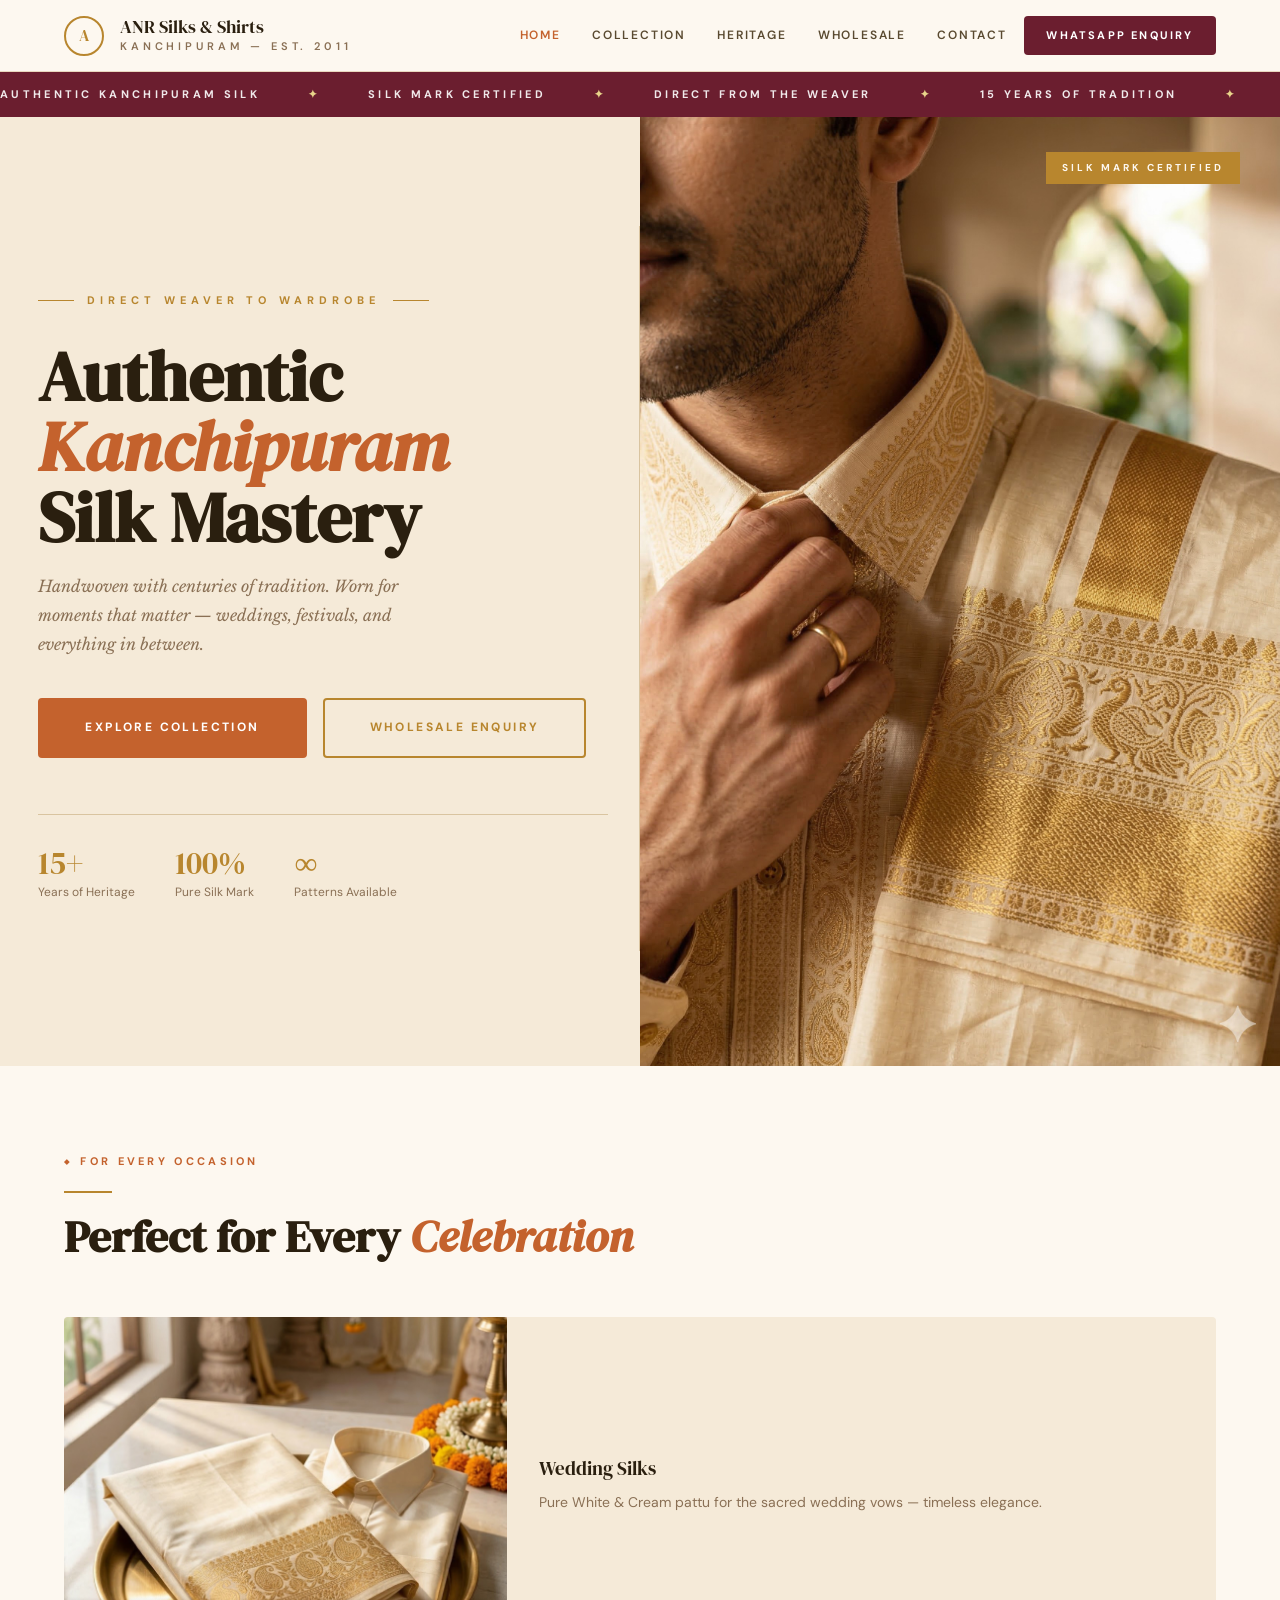
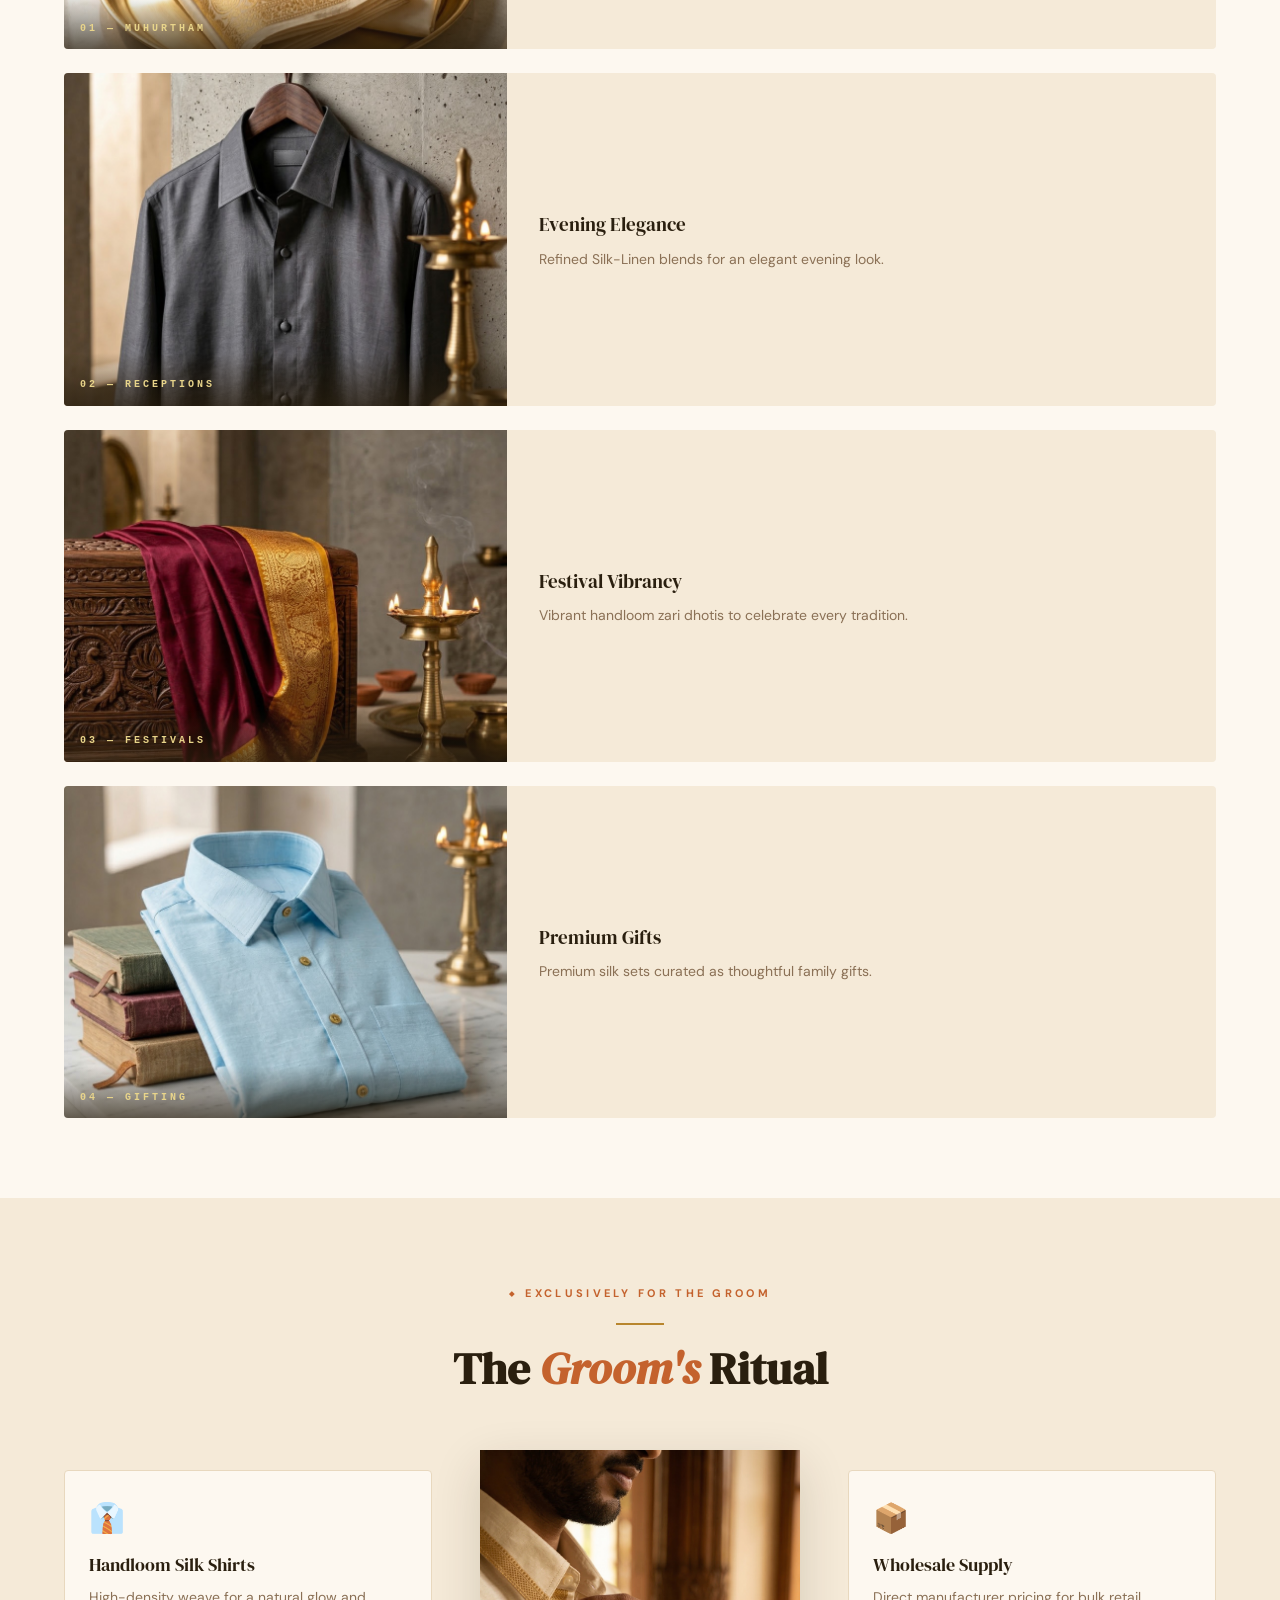
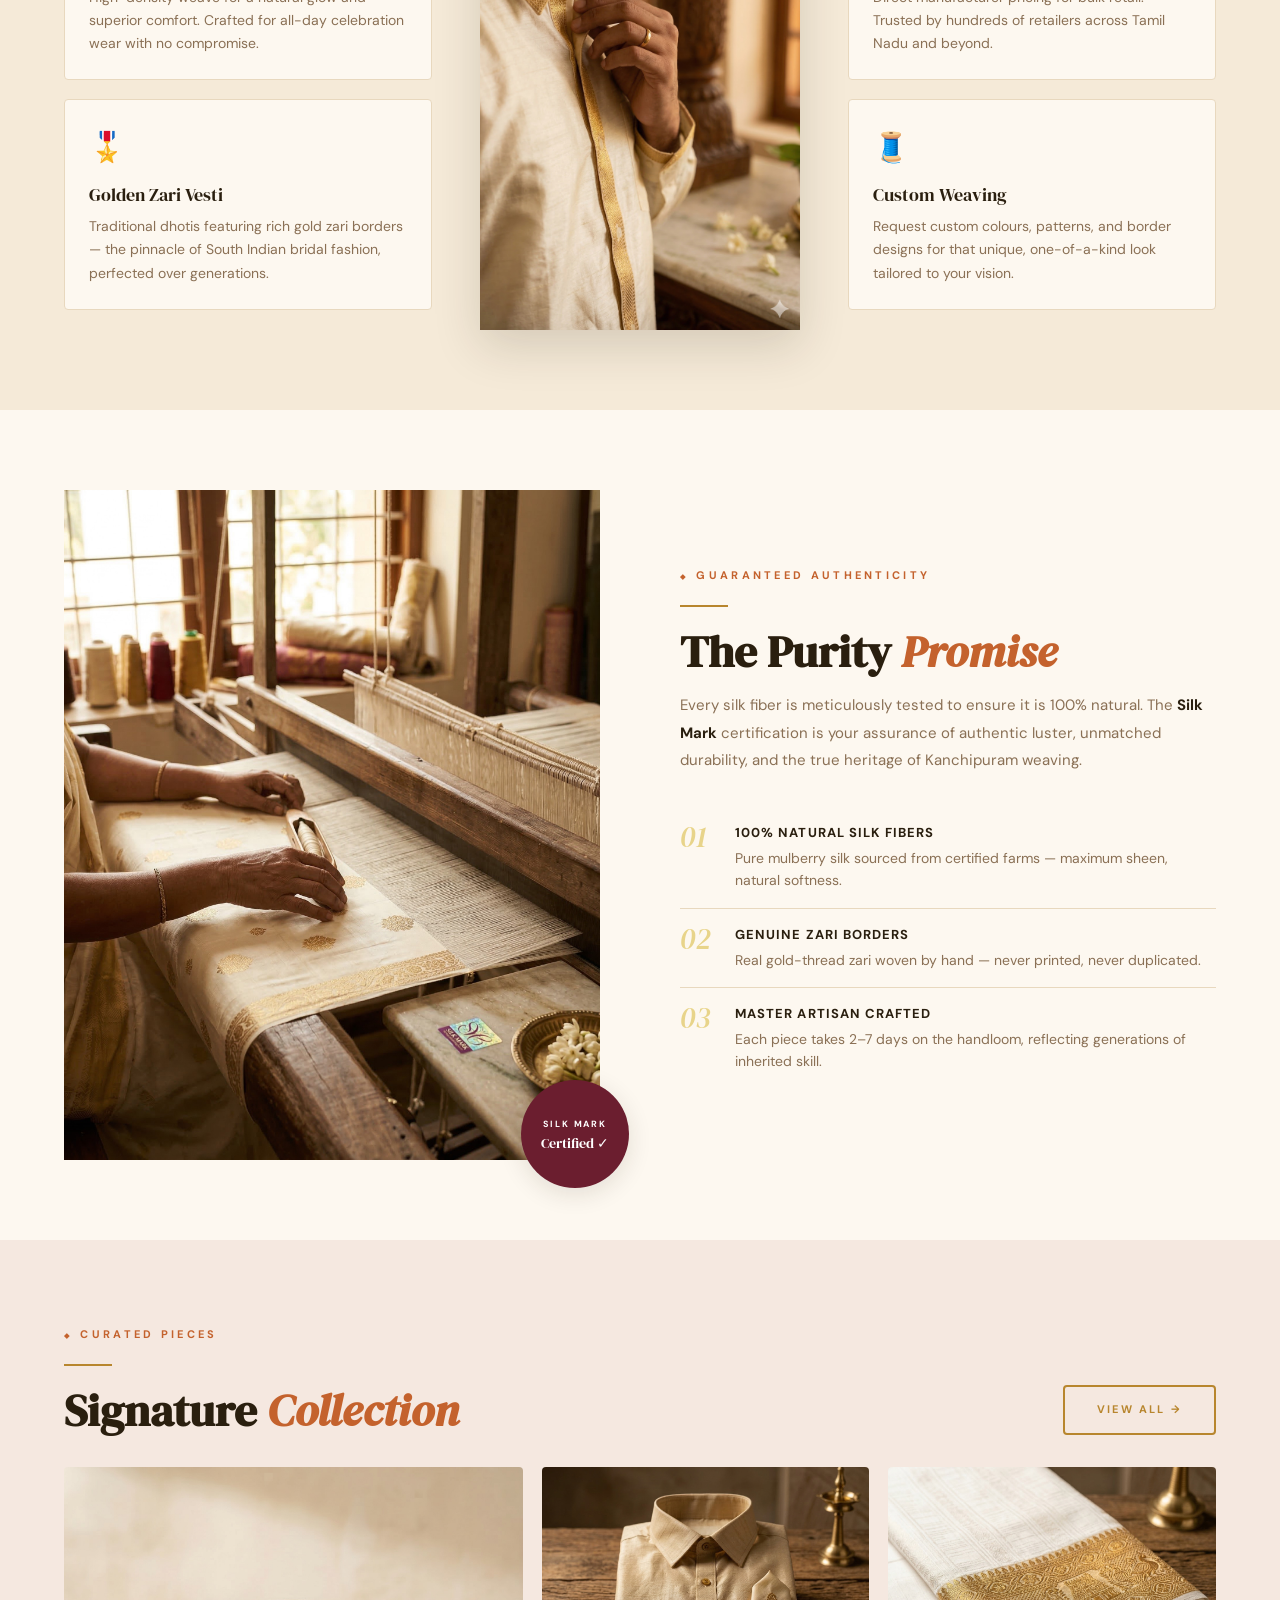
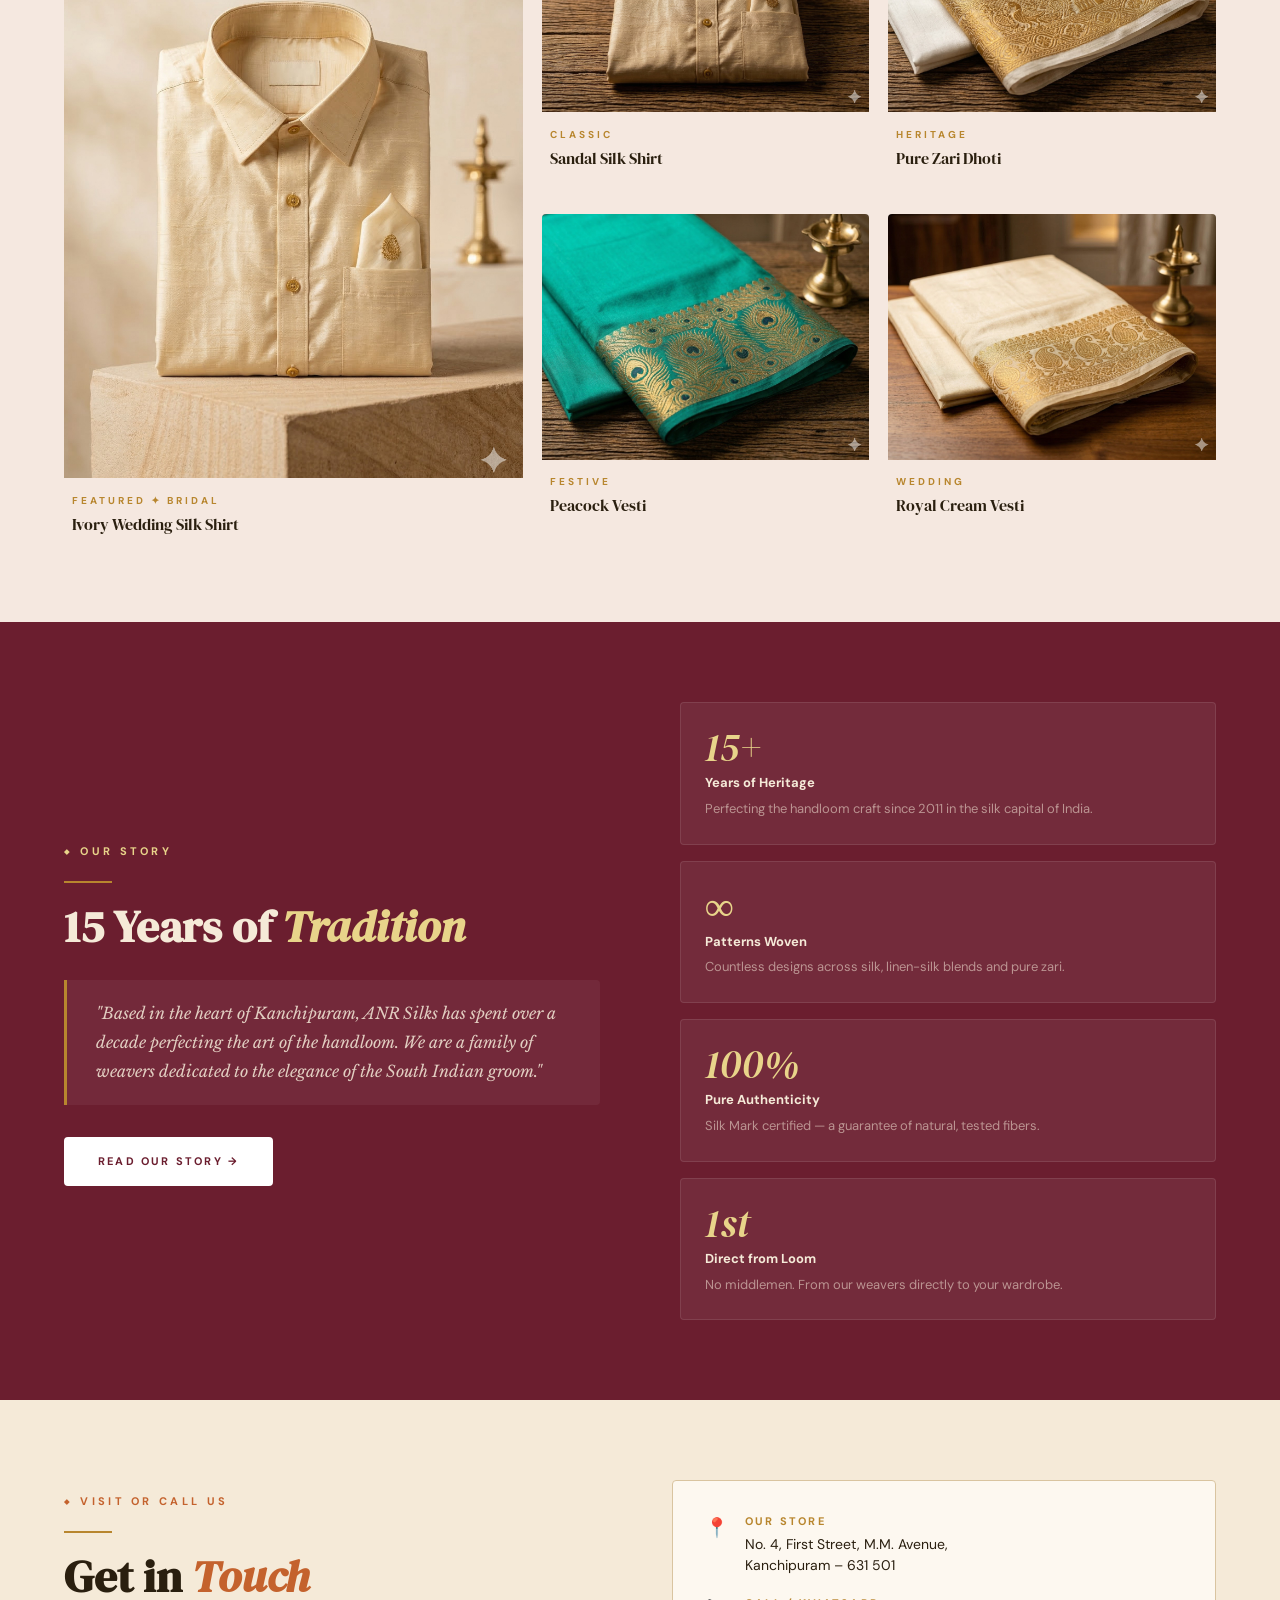
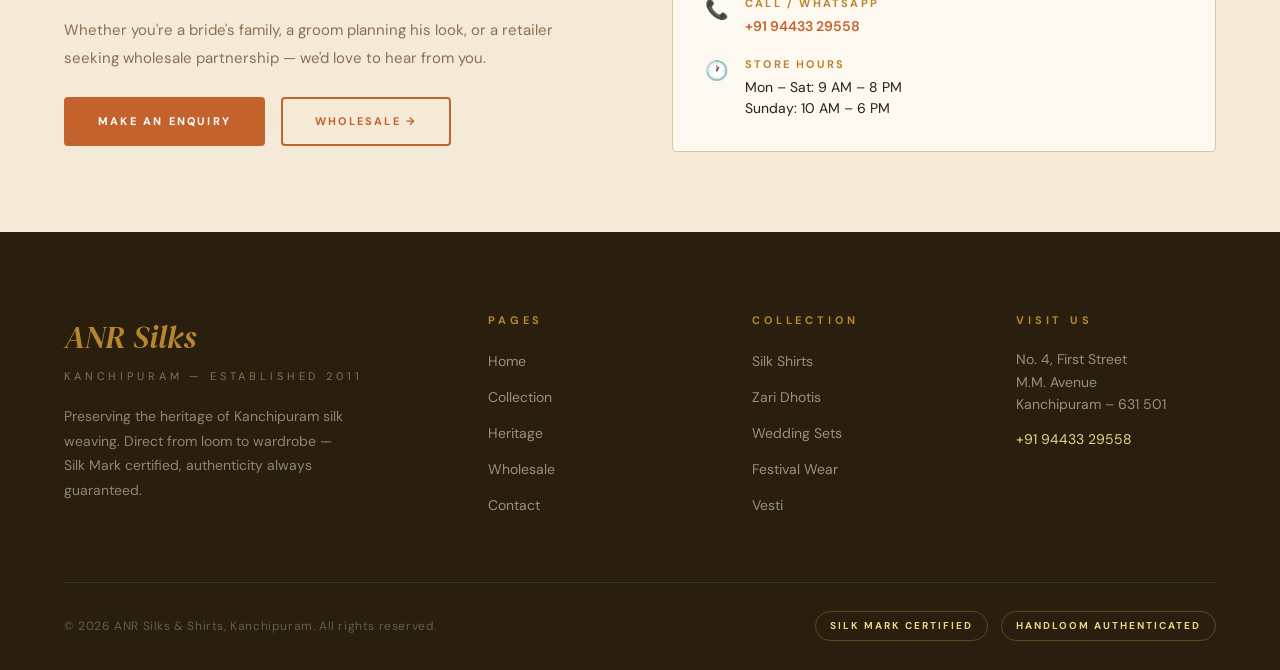
==== commit 05e57232: "Update index.html" ====
--- a/index.html
+++ b/index.html
@@ -18,32 +18,31 @@
     /* ════════════════════════════════
        NAV & HEADER FIXES
     ════════════════════════════════ */
-    :root { --marquee-h: 37px; }
-    @media (max-width: 768px) { :root { --marquee-h: 37px; } }
-
     .site-nav {
         position: fixed;
-        top: 0; left: 0;
+        top: 0;
+        left: 0;
         width: 100%;
         z-index: 1000;
     }
+    
 
     .nav-drawer {
-        position: fixed !important;
-        top: var(--nav-h) !important;
-        left: 0; right: 0;
-        bottom: auto !important;
-        margin-top: 0 !important;
-        transform: none !important;
-        z-index: 999 !important;
-        overscroll-behavior: contain;
-    }
-
-    /* Marquee sits fixed directly below nav */
+    position: fixed !important;
+    top: var(--nav-h) !important; /* Always starts exactly below the header */
+    left: 0;
+    right: 0;
+    bottom: auto !important; /* Prevents Safari from stretching it upwards */
+    margin-top: 0 !important;
+    z-index: 999 !important;
+}
+
+    /* Fix the Marquee below the Nav */
     .marquee-bar {
-        position: fixed !important;
-        top: var(--nav-h) !important;
-        left: 0; right: 0;
+        position: fixed;
+        top: var(--nav-h);
+        left: 0;
+        right: 0;
         z-index: 998;
         margin-top: 0 !important;
     }
@@ -52,59 +51,60 @@
        HERO
     ════════════════════════════════ */
     #hero {
-        margin-top: calc(var(--nav-h) + var(--marquee-h)) !important;
+        /* Creates space for fixed Nav (72px) + Marquee (40px) */
+        padding-top: calc(var(--nav-h) + 40px);
+        margin-top: 0 !important;
         display: grid;
         grid-template-columns: 1fr 1fr;
-        /* Fixed height so hero never bloats — compact and intentional */
-        height: 800px;
+        /* dvh prevents mobile "jump" during scroll */
+        min-height: 100dvh; 
         overflow: hidden;
     }
     .hero-left {
         background: var(--cream);
-        padding: 2rem 4% 2rem 6%;
+        padding: 5rem 5% 4rem 6%;
         display: flex; flex-direction: column; justify-content: center;
         position: relative;
-        overflow: hidden;
     }
     .hero-left::after {
         content: '';
-        position: absolute; top: 10%; bottom: 10%; right: 0;
+        position: absolute; top: 12%; bottom: 12%; right: 0;
         width: 1px; background: var(--sand);
     }
     .hero-eyebrow {
         display: flex; align-items: center; gap: 0.8rem;
-        margin-bottom: 0.9rem;
+        margin-bottom: 2rem;
     }
     .hero-eyebrow-line { width: 36px; height: 1px; background: var(--gold); }
     .hero-eyebrow-text {
-        font-size: 0.6rem; font-weight: 700; letter-spacing: 0.45em;
+        font-size: 11px; font-weight: 700; letter-spacing: 0.45em;
         text-transform: uppercase; color: var(--gold);
     }
     .hero-h1 {
         font-family: 'DM Serif Display', serif;
-        font-size: clamp(2rem, 4vw, 4rem);
-        line-height: 1.05; color: var(--text-dark);
-        margin-bottom: 0.7rem;
+        font-size: clamp(38px, 5.5vw, 83px);
+        line-height: 1.0; color: var(--text-dark);
+        margin-bottom: 1.2rem;
     }
     .hero-h1 em { display: block; font-style: italic; color: var(--terracotta); }
     .hero-h1 span { display: block; }
     .hero-sub {
         font-family: 'Libre Baskerville', serif;
-        font-size: clamp(0.82rem, 1.1vw, 0.95rem); font-style: italic;
-        color: var(--text-light); line-height: 1.7;
-        max-width: 400px; margin-bottom: 1.2rem;
-    }
-    .hero-actions { display: flex; gap: 1rem; flex-wrap: wrap; margin-bottom: 1.4rem; }
+        font-size: clamp(14px, 1.4vw, 16px); font-style: italic;
+        color: var(--text-light); line-height: 1.8;
+        max-width: 400px; margin-bottom: 2.5rem;
+    }
+    .hero-actions { display: flex; gap: 1rem; flex-wrap: nowrap; margin-bottom: 3.5rem; }
     .hero-stats {
-        display: flex; gap: 2rem;
-        border-top: 1px solid var(--sand); padding-top: 1.2rem;
+        display: flex; gap: 2.5rem;
+        border-top: 1px solid var(--sand); padding-top: 2rem;
         flex-wrap: wrap;
     }
     .hero-stat-num {
         font-family: 'DM Serif Display', serif;
-        font-size: 1.6rem; color: var(--gold); line-height: 1; display: block;
-    }
-    .hero-stat-label { font-size: 0.65rem; color: var(--text-light); margin-top: 0.2rem; }
+        font-size: 32px; color: var(--gold); line-height: 1; display: block;
+    }
+    .hero-stat-label { font-size: 12px; color: var(--text-light); margin-top: 4px; }
 
     .hero-right {
         position: relative; overflow: hidden; background: var(--warm);
@@ -113,13 +113,13 @@
         width: 100%; height: 100%;
         background: linear-gradient(145deg, #e8ddd0 0%, #c8b898 100%);
         display: flex; align-items: center; justify-content: center;
-        font-family: monospace; font-size: 0.75rem; color: var(--text-light);
+        font-family: monospace; font-size: 13px; color: var(--text-light);
     }
     .hero-right-badge {
-        position: absolute; top: 1.2rem; right: 1.2rem;
+        position: absolute; top: 2.5rem; right: 2.5rem;
         background: var(--gold); color: var(--ivory);
-        font-size: 0.5rem; font-weight: 700; letter-spacing: 0.3em;
-        text-transform: uppercase; padding: 0.4rem 0.9rem;
+        font-size: 10px; font-weight: 700; letter-spacing: 0.3em;
+        text-transform: uppercase; padding: 8px 16px;
     }
 
     /* ════════════════════════════════
@@ -128,18 +128,19 @@
     #occasions { background: var(--ivory); padding: 5rem 5%; }
     .occ-grid {
         display: grid;
-        grid-template-columns: repeat(4, 1fr);
+        grid-template-columns: 1fr;
         gap: 1.5rem;
     }
     .occ-card {
         background: var(--cream); border-radius: var(--radius);
         overflow: hidden; transition: transform 0.3s, box-shadow 0.3s;
+        display: grid; grid-template-columns: 1fr 1.6fr; align-items: center;
     }
     .occ-card:hover { transform: translateY(-4px); box-shadow: var(--shadow-md); }
     .occ-img {
-        aspect-ratio: 3/4;
+        aspect-ratio: 4/3;
         display: flex; align-items: center; justify-content: center;
-        font-family: monospace; font-size: 0.65rem; color: var(--text-light);
+        font-family: monospace; font-size: 11px; color: var(--text-light);
         position: relative; overflow: hidden;
     }
     .occ-img.oi1 { background: linear-gradient(145deg, #e8ddd0, #d0c0a0); }
@@ -150,15 +151,15 @@
         position: absolute; bottom: 0; left: 0; right: 0;
         background: linear-gradient(to top, rgba(42,31,15,0.7), transparent);
         padding: 1.5rem 1rem 0.8rem;
-        font-size: 0.55rem; font-weight: 700; letter-spacing: 0.3em;
+        font-size: 10px; font-weight: 700; letter-spacing: 0.3em;
         text-transform: uppercase; color: var(--gold-pale);
     }
-    .occ-body { padding: 1.2rem 1.2rem 1.5rem; }
+    .occ-body { padding: 1.5rem 2rem; }
     .occ-name {
         font-family: 'DM Serif Display', serif;
-        font-size: 1.2rem; color: var(--text-dark); margin-bottom: 0.5rem;
-    }
-    .occ-desc { font-size: 0.8rem; color: var(--text-light); line-height: 1.6; }
+        font-size: 19px; color: var(--text-dark); margin-bottom: 8px;
+    }
+    .occ-desc { font-size: 14px; color: var(--text-light); line-height: 1.6; }
 
     /* ════════════════════════════════
        GROOM's EDIT (3 col)
@@ -176,7 +177,7 @@
         width: 100%; aspect-ratio: 2/3;
         background: linear-gradient(145deg, #e0d4b8, #c8ba98);
         display: flex; align-items: center; justify-content: center;
-        font-family: monospace; font-size: 0.7rem; color: var(--text-light);
+        font-family: monospace; font-size: 12px; color: var(--text-light);
         border-radius: var(--radius); box-shadow: var(--shadow-lg);
     }
     .grooms-side { display: flex; flex-direction: column; gap: 1.2rem; }
@@ -186,12 +187,12 @@
         transition: border-color 0.3s, box-shadow 0.3s;
     }
     .gfc-card:hover { border-color: var(--gold); box-shadow: var(--shadow-sm); }
-    .gfc-icon { font-size: 1.8rem; margin-bottom: 0.6rem; }
+    .gfc-icon { font-size: 29px; margin-bottom: 10px; }
     .gfc-title {
         font-family: 'DM Serif Display', serif;
-        font-size: 1.1rem; color: var(--text-dark); margin-bottom: 0.4rem;
-    }
-    .gfc-desc { font-size: 0.8rem; color: var(--text-light); line-height: 1.65; }
+        font-size: 18px; color: var(--text-dark); margin-bottom: 6px;
+    }
+    .gfc-desc { font-size: 14px; color: var(--text-light); line-height: 1.65; }
 
     /* ════════════════════════════════
        SILK PURITY
@@ -205,7 +206,7 @@
         width: 100%; aspect-ratio: 4/5;
         background: linear-gradient(145deg, #e8ddd0, #d0c0a0);
         display: flex; align-items: center; justify-content: center;
-        font-family: monospace; font-size: 0.75rem; color: var(--text-light);
+        font-family: monospace; font-size: 13px; color: var(--text-light);
         border-radius: var(--radius);
     }
     .purity-badge {
@@ -216,8 +217,8 @@
         justify-content: center; text-align: center; gap: 3px;
         box-shadow: var(--shadow-md);
     }
-    .purity-badge span:first-child { font-size: 0.45rem; letter-spacing: 0.2em; font-weight: 700; text-transform: uppercase; }
-    .purity-badge span:last-child { font-family: 'DM Serif Display', serif; font-size: 0.9rem; line-height: 1.2; }
+    .purity-badge span:first-child { font-size: 9px; letter-spacing: 0.2em; font-weight: 700; text-transform: uppercase; }
+    .purity-badge span:last-child { font-family: 'DM Serif Display', serif; font-size: 14px; line-height: 1.2; }
     .purity-points { margin-top: 2rem; }
     .pp-item {
         display: flex; gap: 1.2rem; align-items: flex-start;
@@ -226,10 +227,10 @@
     .pp-item:last-child { border-bottom: none; }
     .pp-num {
         font-family: 'DM Serif Display', serif;
-        font-size: 1.8rem; font-style: italic; color: var(--gold-pale); line-height: 1; min-width: 36px;
-    }
-    .pp-label { font-size: 0.72rem; font-weight: 700; letter-spacing: 0.08em; text-transform: uppercase; color: var(--text-dark); margin-bottom: 0.2rem; }
-    .pp-text { font-size: 0.8rem; color: var(--text-light); line-height: 1.6; }
+        font-size: 29px; font-style: italic; color: var(--gold-pale); line-height: 1; min-width: 36px;
+    }
+    .pp-label { font-size: 13px; font-weight: 700; letter-spacing: 0.08em; text-transform: uppercase; color: var(--text-dark); margin-bottom: 3px; }
+    .pp-text { font-size: 14px; color: var(--text-light); line-height: 1.6; }
 
     /* ════════════════════════════════
        COLLECTION PREVIEW
@@ -246,7 +247,7 @@
     .col-img {
         width: 100%;
         display: flex; align-items: center; justify-content: center;
-        font-family: monospace; font-size: 0.65rem; color: var(--text-light);
+        font-family: monospace; font-size: 11px; color: var(--text-light);
         transition: transform 0.5s ease;
     }
     .col-card:hover .col-img { transform: scale(1.04); }
@@ -258,8 +259,8 @@
     .col-label {
         padding: 0.9rem 0.5rem 0.3rem;
     }
-    .col-cat { font-size: 0.55rem; font-weight: 700; letter-spacing: 0.3em; text-transform: uppercase; color: var(--gold); display: block; margin-bottom: 0.2rem; }
-    .col-name { font-family: 'DM Serif Display', serif; font-size: 1rem; color: var(--text-dark); }
+    .col-cat { font-size: 10px; font-weight: 700; letter-spacing: 0.3em; text-transform: uppercase; color: var(--gold); display: block; margin-bottom: 3px; }
+    .col-name { font-family: 'DM Serif Display', serif; font-size: 16px; color: var(--text-dark); }
 
     /* ════════════════════════════════
        HERITAGE BAND
@@ -283,11 +284,11 @@
     }
     .heritage-quote p {
         font-family: 'Libre Baskerville', serif;
-        font-style: italic; font-size: 1rem;
+        font-style: italic; font-size: 16px;
         color: rgba(245,234,216,0.85); line-height: 1.8;
     }
     .heritage-cards {
-        display: grid; grid-template-columns: 1fr 1fr; gap: 1rem;
+        display: grid; grid-template-columns: 1fr; gap: 1rem;
     }
     .hcard {
         background: rgba(255,255,255,0.06);
@@ -296,11 +297,11 @@
     }
     .hcard-num {
         font-family: 'DM Serif Display', serif;
-        font-size: 2.5rem; font-style: italic;
-        color: var(--gold-pale); line-height: 1; margin-bottom: 0.4rem;
-    }
-    .hcard-title { font-size: 0.78rem; font-weight: 700; color: var(--cream); margin-bottom: 0.3rem; }
-    .hcard-text { font-size: 0.75rem; color: rgba(245,234,216,0.55); line-height: 1.6; }
+        font-size: 40px; font-style: italic;
+        color: var(--gold-pale); line-height: 1; margin-bottom: 6px;
+    }
+    .hcard-title { font-size: 13px; font-weight: 700; color: var(--cream); margin-bottom: 5px; }
+    .hcard-text { font-size: 13px; color: rgba(245,234,216,0.55); line-height: 1.6; }
 
     /* ════════════════════════════════
        CONTACT CTA BAND
@@ -317,9 +318,9 @@
     }
     .cta-store-row { display: flex; gap: 1rem; align-items: flex-start; margin-bottom: 1.2rem; }
     .cta-store-row:last-child { margin-bottom: 0; }
-    .cta-store-icon { font-size: 1.2rem; flex-shrink: 0; }
-    .cta-store-label { font-size: 0.58rem; font-weight: 700; letter-spacing: 0.2em; text-transform: uppercase; color: var(--gold); display: block; margin-bottom: 0.2rem; }
-    .cta-store-val { font-size: 0.88rem; color: var(--text-dark); line-height: 1.5; }
+    .cta-store-icon { font-size: 19px; flex-shrink: 0; }
+    .cta-store-label { font-size: 11px; font-weight: 700; letter-spacing: 0.2em; text-transform: uppercase; color: var(--gold); display: block; margin-bottom: 3px; }
+    .cta-store-val { font-size: 14px; color: var(--text-dark); line-height: 1.5; }
     .cta-store-val a { color: var(--terracotta); font-weight: 600; }
 
     /* ─── RESPONSIVE ─── */
@@ -330,18 +331,19 @@
     }
 
     @media (max-width: 900px) {
-        #hero {
-            grid-template-columns: 1fr;
-            height: auto;
+        #hero { 
+            grid-template-columns: 1fr; 
+            min-height: auto; 
+            padding-top: calc(64px + 40px); /* Adjusted for mobile fixed bars */
         }
         .hero-right { 
             display: block !important; /* Visible image */
             height: 450px; 
             order: 2; /* Content first, then image */
         }
-        .hero-left { padding: 1.8rem 5% 1.8rem; order: 1; }
+        .hero-left { padding: 4rem 5% 3rem; order: 1; }
         .hero-left::after { display: none; }
-        .occ-grid { grid-template-columns: 1fr 1fr; }
+        .occ-grid { grid-template-columns: 1fr; }
         .purity-layout { grid-template-columns: 1fr; }
         .purity-img-wrap { max-width: 440px; margin: 0 auto; }
         .col-grid { grid-template-columns: 1fr 1fr; }
@@ -352,53 +354,19 @@
     }
 
     @media (max-width: 600px) {
-        .hero-h1 { font-size: 2.4rem; }
-        .occ-grid { grid-template-columns: 1fr 1fr; gap: 1rem; }
+        .hero-h1 { font-size: 38px; }
+        .occ-grid { grid-template-columns: 1fr; gap: 1rem; }
+        .occ-card { grid-template-columns: 1fr; }
+        .occ-img { aspect-ratio: 16/9; }
         .grooms-layout { grid-template-columns: 1fr; }
         .grooms-layout .grooms-side:last-child { grid-column: 1; display: flex; }
         .col-grid { grid-template-columns: 1fr; }
-        .heritage-cards { grid-template-columns: 1fr 1fr; }
+        .heritage-cards { grid-template-columns: 1fr; }
         .hero-stats { gap: 1.5rem; }
     }
-       #loader{
-  position: fixed;
-  top:0;
-  left:0;
-  width:100%;
-  height:100%;
-  background:white;
-  display:flex;
-  justify-content:center;
-  align-items:center;
-  z-index:9999;
-}
 </style>
 </head>
 <body>
-<!-- ════════════════════════════════════════════
-     ANR SILKS — PAGE LOADER  |  loader-snippet.html
-     
-     PLACEMENT: Paste this as the VERY FIRST child
-     inside <body>, before <nav class="site-nav">
-     
-     Example:
-     <body>
-         ← PASTE HERE
-         <nav class="site-nav">
-         ...
-     ════════════════════════════════════════════ -->
-
-<div id="page-loader">
-    <div class="loader-emblem">A</div>
-    <div class="loader-brand">
-        <span class="loader-brand-name">ANR Silks &amp; Shirts</span>
-        <span class="loader-brand-sub">Kanchipuram — Est. 2011</span>
-    </div>
-    <div class="loader-bar-wrap">
-        <div class="loader-bar" id="loader-bar"></div>
-    </div>
-    <span class="loader-tagline">Weaving tradition since 2011…</span>
-</div>
 
 <!-- ════ NAV ════ -->
 <nav class="site-nav">
@@ -430,7 +398,7 @@
     <a href="https://wa.me/919443329558" class="drawer-cta">WhatsApp Enquiry →</a>
 </div>
 <!-- ════ MARQUEE ════ -->
-<div class="marquee-bar">
+<div class="marquee-bar" style="margin-top: var(--nav-h);">
     <div class="marquee-track">
         <span>Authentic Kanchipuram Silk</span><span class="m-sep"> ✦ </span>
         <span>Silk Mark Certified</span><span class="m-sep"> ✦ </span>
@@ -450,7 +418,7 @@
 </div>
 
 <!-- ════ SECTION 1: HERO ════ -->
-<section id="hero">
+<section id="hero" style="margin-top: 0;">
     <div class="hero-left">
         <div class="hero-eyebrow reveal">
             <div class="hero-eyebrow-line"></div>
@@ -713,7 +681,7 @@
             <div class="gold-rule"></div>
             <h2 class="serif-title">Get in <em>Touch</em></h2>
             <p class="body-text" style="margin:1rem 0 1.5rem;">Whether you're a bride's family, a groom planning his look, or a retailer seeking wholesale partnership — we'd love to hear from you.</p>
-            <div style="display:flex; gap:1rem; flex-wrap:wrap;">
+            <div style="display:flex; gap:1rem; flex-wrap:nowrap;">
                 <a href="pages/contact.html" class="btn btn-primary">Make an Enquiry</a>
                 <a href="pages/wholesale.html" class="btn btn-outline-terra">Wholesale →</a>
             </div>
@@ -786,14 +754,7 @@
         </div>
     </div>
 </footer>
-<script>
-setTimeout(() => {
-  const loader = document.getElementById("loader");
-  loader.style.opacity = "0";
-  loader.style.transition = "0.5s";
-  setTimeout(()=> loader.style.display="none",500);
-}, 3000);
-</script>
-<script src="shared.js"></script>   
+
+<script src="shared.js"></script>
 </body>
 </html>
--- a/shared.css
+++ b/shared.css
@@ -48,121 +48,6 @@
 ::-webkit-scrollbar-track { background: var(--cream); }
 ::-webkit-scrollbar-thumb { background: var(--gold); border-radius: 3px; }
 
-/* ════════════════════════════════════════════════
-   ANR SILKS — PAGE LOADER STYLES  |  loader-styles.css
-
-   PLACEMENT: Copy everything below into shared.css
-   Paste it AFTER the :root { } variables block
-   and BEFORE the .site-nav { } navigation styles.
-
-   Example position in shared.css:
-   :root { --ivory: ...; --gold: ...; }   ← already exists
-   ← PASTE HERE
-   .site-nav { position: fixed; ... }     ← already exists
-════════════════════════════════════════════════ */
-
-/* ── Prevent scroll while loader is visible ── */
-html.is-loading {
-    overflow: hidden;
-    overscroll-behavior: none;
-}
-
-/* ── Overlay ── */
-#page-loader {
-    position: fixed;
-    inset: 0;
-    z-index: 9999;
-    background: var(--ivory);
-    display: flex;
-    flex-direction: column;
-    align-items: center;
-    justify-content: center;
-    gap: 1.8rem;
-    /* Fade-out transition */
-    transition: opacity 0.6s ease, visibility 0.6s ease;
-    visibility: visible;
-    opacity: 1;
-}
-
-/* State: fading out */
-#page-loader.fade-out {
-    opacity: 0;
-    visibility: hidden;
-    pointer-events: none;
-}
-
-/* ── Pulsing brand emblem ── */
-.loader-emblem {
-    width: 64px;
-    height: 64px;
-    border: 2px solid var(--gold);
-    border-radius: 50%;
-    display: flex;
-    align-items: center;
-    justify-content: center;
-    font-family: 'DM Serif Display', serif;
-    font-size: 1.6rem;
-    color: var(--gold);
-    animation: loader-pulse 1.6s ease-in-out infinite;
-}
-
-@keyframes loader-pulse {
-    0%, 100% { transform: scale(1);    opacity: 1;   }
-    50%       { transform: scale(1.08); opacity: 0.65; }
-}
-
-/* ── Brand name + sub ── */
-.loader-brand {
-    text-align: center;
-}
-.loader-brand-name {
-    font-family: 'DM Serif Display', serif;
-    font-size: 1.4rem;
-    color: var(--text-dark);
-    display: block;
-    letter-spacing: 0.05em;
-}
-.loader-brand-sub {
-    font-size: 0.55rem;
-    font-weight: 700;
-    letter-spacing: 0.4em;
-    text-transform: uppercase;
-    color: var(--text-light);
-    display: block;
-    margin-top: 0.3rem;
-}
-
-/* ── Gold progress bar ── */
-.loader-bar-wrap {
-    width: 160px;
-    height: 2px;
-    background: var(--sand-light);
-    border-radius: 2px;
-    overflow: hidden;
-}
-.loader-bar {
-    height: 100%;
-    width: 0%;
-    background: linear-gradient(90deg, var(--gold), var(--gold-bright));
-    border-radius: 2px;
-    transition: width 0.35s ease;
-}
-
-/* ── Animated tagline ── */
-.loader-tagline {
-    font-family: 'Libre Baskerville', serif;
-    font-style: italic;
-    font-size: 0.78rem;
-    color: var(--text-light);
-    letter-spacing: 0.04em;
-    animation: loader-blink 1.8s ease-in-out infinite;
-}
-
-@keyframes loader-blink {
-    0%, 100% { opacity: 0.35; }
-    50%       { opacity: 1;    }
-}
-
 /* ═══════════════════════════════════════════════
    NAVIGATION
 ═══════════════════════════════════════════════ */
@@ -183,16 +68,16 @@
 .nav-emblem {
     width: 40px; height: 40px; border: 2px solid var(--gold);
     border-radius: 50%; display: flex; align-items: center; justify-content: center;
-    font-family: 'DM Serif Display', serif; font-size: 1rem; color: var(--gold);
+    font-family: 'DM Serif Display', serif; font-size: 16px; color: var(--gold);
     flex-shrink: 0;
 }
 .nav-brand-text {}
 .nav-brand-name {
     display: block; font-family: 'DM Serif Display', serif;
-    font-size: 1.15rem; color: var(--text-dark); line-height: 1.2;
+    font-size: 18px; color: var(--text-dark); line-height: 1.2;
 }
 .nav-brand-sub {
-    display: block; font-size: 0.55rem; color: var(--text-light);
+    display: block; font-size: 11px; color: var(--text-light);
     letter-spacing: 0.35em; text-transform: uppercase; font-weight: 600;
 }
 
@@ -201,9 +86,9 @@
     display: flex; gap: 0.2rem; align-items: center;
 }
 .nav-links a {
-    font-size: 0.7rem; font-weight: 600;
+    font-size: 12px; font-weight: 600;
     letter-spacing: 0.15em; text-transform: uppercase;
-    color: var(--text-mid); padding: 0.5rem 0.85rem;
+    color: var(--text-mid); padding: 8px 14px;
     border-radius: 2px; transition: color 0.2s, background 0.2s;
     white-space: nowrap;
 }
@@ -212,7 +97,7 @@
 
 .nav-cta {
     background: var(--maroon); color: #fff !important;
-    font-size: 0.65rem !important; font-weight: 700 !important;
+    font-size: 11px !important; font-weight: 700 !important;
     letter-spacing: 0.2em !important; text-transform: uppercase !important;
     padding: 0.65rem 1.4rem !important; border-radius: var(--radius) !important;
     transition: background 0.3s !important; flex-shrink: 0;
@@ -251,8 +136,8 @@
 }
 .nav-drawer.open { display: flex; }
 .nav-drawer a {
-    font-size: 0.85rem; font-weight: 600; letter-spacing: 0.1em; text-transform: uppercase;
-    color: var(--text-mid); padding: 0.75rem 0;
+    font-size: 14px; font-weight: 600; letter-spacing: 0.1em; text-transform: uppercase;
+    color: var(--text-mid); padding: 12px 0;
     border-bottom: 1px solid var(--sand-light); transition: color 0.2s;
 }
 .nav-drawer a:last-child { border-bottom: none; }
@@ -289,7 +174,7 @@
 }
 
 .marquee-track span {
-    font-size: 0.65rem;
+    font-size: 11px;
     font-weight: 700;
     letter-spacing: 0.3em;
     text-transform: uppercase;
@@ -324,23 +209,23 @@
 }
 .page-hero-eyebrow {
     display: flex; align-items: center; gap: 0.8rem;
-    font-size: 0.6rem; font-weight: 700; letter-spacing: 0.4em; text-transform: uppercase; color: var(--gold);
-}
-.page-hero-eyebrow::before { content: '◆'; font-size: 0.4rem; }
+    font-size: 11px; font-weight: 700; letter-spacing: 0.4em; text-transform: uppercase; color: var(--gold);
+}
+.page-hero-eyebrow::before { content: '◆'; font-size: 7px; }
 .page-hero h1 {
     font-family: 'DM Serif Display', serif;
-    font-size: clamp(2.2rem, 5vw, 4.5rem);
+    font-size: clamp(35px, 5vw, 72px);
     line-height: 1.05; color: var(--text-dark);
 }
 .page-hero h1 em { font-style: italic; color: var(--terracotta); }
 .page-hero p {
     font-family: 'Libre Baskerville', serif;
     font-style: italic; color: var(--text-light);
-    font-size: clamp(0.9rem, 1.5vw, 1.05rem); max-width: 560px; line-height: 1.75;
+    font-size: clamp(14px, 1.5vw, 17px); max-width: 560px; line-height: 1.75;
 }
 .breadcrumb {
     display: flex; gap: 0.5rem; align-items: center;
-    font-size: 0.65rem; color: var(--text-light); font-weight: 500; letter-spacing: 0.05em;
+    font-size: 12px; color: var(--text-light); font-weight: 500; letter-spacing: 0.05em;
 }
 .breadcrumb a { color: var(--gold); transition: color 0.2s; }
 .breadcrumb a:hover { color: var(--terracotta); }
@@ -354,27 +239,27 @@
 /* Tag pill */
 .tag-pill {
     display: inline-flex; align-items: center; gap: 0.5rem;
-    font-size: 0.6rem; font-weight: 700; letter-spacing: 0.3em; text-transform: uppercase;
+    font-size: 11px; font-weight: 700; letter-spacing: 0.3em; text-transform: uppercase;
     color: var(--terracotta);
 }
-.tag-pill::before { content: '◆'; font-size: 0.4rem; }
+.tag-pill::before { content: '◆'; font-size: 7px; }
 
 /* Serif display title */
 .serif-title {
     font-family: 'DM Serif Display', serif;
-    font-size: clamp(1.8rem, 3.5vw, 3.5rem);
+    font-size: clamp(29px, 3.5vw, 56px);
     line-height: 1.1; color: var(--text-dark);
 }
 .serif-title em { font-style: italic; color: var(--terracotta); }
 
 .serif-title-sm {
     font-family: 'DM Serif Display', serif;
-    font-size: clamp(1.4rem, 2.5vw, 2.2rem);
+    font-size: clamp(22px, 2.5vw, 35px);
     line-height: 1.15; color: var(--text-dark);
 }
 
 /* Body text */
-.body-text { font-size: 0.9rem; color: var(--text-light); line-height: 1.85; }
+.body-text { font-size: 15px; color: var(--text-light); line-height: 1.85; }
 
 /* Section spacing */
 .section { padding: 5rem 5%; }
@@ -386,9 +271,9 @@
 
 /* ─── BUTTONS ─── */
 .btn {
-    display: inline-block; font-size: 0.65rem; font-weight: 700;
+    display: inline-block; font-size: 11px; font-weight: 700;
     letter-spacing: 0.2em; text-transform: uppercase;
-    padding: 0.9rem 2rem; border-radius: var(--radius);
+    padding: 14px 32px; border-radius: var(--radius);
     transition: all 0.25s; cursor: pointer; border: 2px solid transparent;
     white-space: nowrap;
 }
@@ -404,14 +289,14 @@
 .btn-outline-terra:hover { background: var(--terracotta); color: #fff; }
 .btn-white { background: #fff; color: var(--maroon); border-color: #fff; }
 .btn-white:hover { background: var(--gold-pale); border-color: var(--gold-pale); }
-.btn-sm { padding: 0.6rem 1.4rem; font-size: 0.6rem; }
-.btn-lg { padding: 1.1rem 2.8rem; font-size: 0.7rem; }
+.btn-sm { padding: 10px 22px; font-size: 11px; }
+.btn-lg { padding: 18px 45px; font-size: 12px; }
 
 /* ─── IMAGE PLACEHOLDERS ─── */
 .img-ph {
     background: linear-gradient(135deg, var(--warm) 0%, var(--sand) 100%);
     display: flex; align-items: center; justify-content: center;
-    font-family: monospace; font-size: 0.65rem; color: var(--text-light);
+    font-family: monospace; font-size: 11px; color: var(--text-light);
     border-radius: var(--radius);
 }
 
@@ -444,26 +329,26 @@
 }
 .footer-brand-name {
     font-family: 'DM Serif Display', serif;
-    font-size: 2rem; font-style: italic; color: var(--gold);
+    font-size: 32px; font-style: italic; color: var(--gold);
 }
 .footer-brand-sub {
-    font-size: 0.6rem; letter-spacing: 0.35em; text-transform: uppercase;
-    color: var(--text-light); margin-top: 0.3rem;
+    font-size: 11px; letter-spacing: 0.35em; text-transform: uppercase;
+    color: var(--text-light); margin-top: 5px;
 }
 .footer-desc {
-    font-size: 0.82rem; color: rgba(245,234,216,0.5);
-    line-height: 1.75; margin-top: 1.2rem; max-width: 280px;
+    font-size: 14px; color: rgba(245,234,216,0.5);
+    line-height: 1.75; margin-top: 19px; max-width: 280px;
 }
 .footer-col h4 {
-    font-size: 0.58rem; font-weight: 700; letter-spacing: 0.35em; text-transform: uppercase;
-    color: var(--gold); margin-bottom: 1.2rem;
+    font-size: 11px; font-weight: 700; letter-spacing: 0.35em; text-transform: uppercase;
+    color: var(--gold); margin-bottom: 19px;
 }
 .footer-col ul { display: flex; flex-direction: column; gap: 0.65rem; }
 .footer-col ul li a {
-    font-size: 0.82rem; color: rgba(245,234,216,0.55); transition: color 0.2s;
+    font-size: 14px; color: rgba(245,234,216,0.55); transition: color 0.2s;
 }
 .footer-col ul li a:hover { color: var(--gold); }
-.footer-contact-val { font-size: 0.82rem; color: rgba(245,234,216,0.55); line-height: 1.6; margin-top: 0.3rem; }
+.footer-contact-val { font-size: 14px; color: rgba(245,234,216,0.55); line-height: 1.6; margin-top: 5px; }
 .footer-contact-val a { color: var(--gold-pale); transition: color 0.2s; }
 .footer-contact-val a:hover { color: var(--gold); }
 .footer-bottom {
@@ -471,12 +356,12 @@
     display: flex; justify-content: space-between; align-items: center;
     flex-wrap: wrap; gap: 1rem;
 }
-.footer-copy { font-size: 0.7rem; color: rgba(245,234,216,0.3); letter-spacing: 0.05em; }
+.footer-copy { font-size: 12px; color: rgba(245,234,216,0.3); letter-spacing: 0.05em; }
 .footer-badges { display: flex; gap: 0.8rem; flex-wrap: wrap; }
 .foot-badge {
     border: 1px solid rgba(201,168,76,0.3);
-    padding: 0.35rem 0.9rem;
-    font-size: 0.55rem; font-weight: 700; letter-spacing: 0.2em; text-transform: uppercase;
+    padding: 6px 14px;
+    font-size: 10px; font-weight: 700; letter-spacing: 0.2em; text-transform: uppercase;
     color: var(--gold-pale); border-radius: 100px;
 }
 
@@ -499,4 +384,3 @@
     .footer-grid { grid-template-columns: 1fr; }
     .footer-bottom { flex-direction: column; align-items: flex-start; }
 }
-
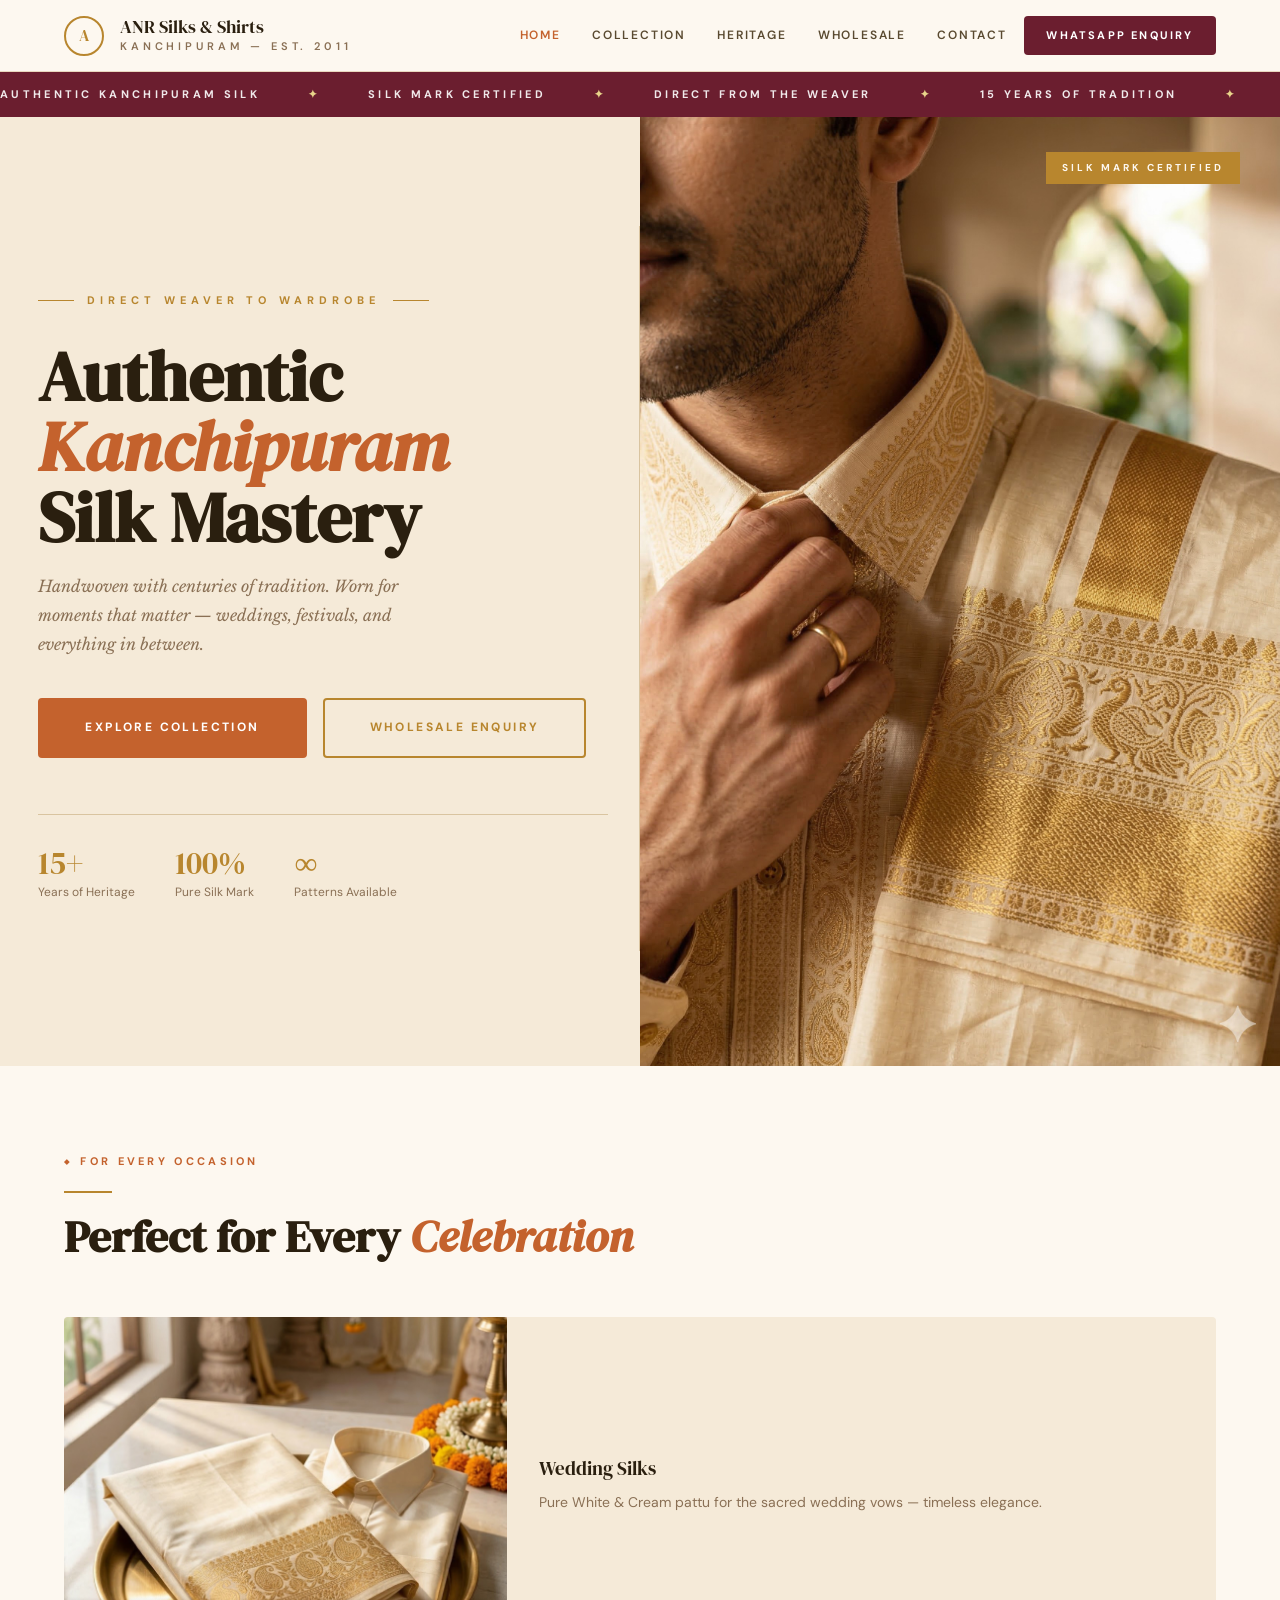
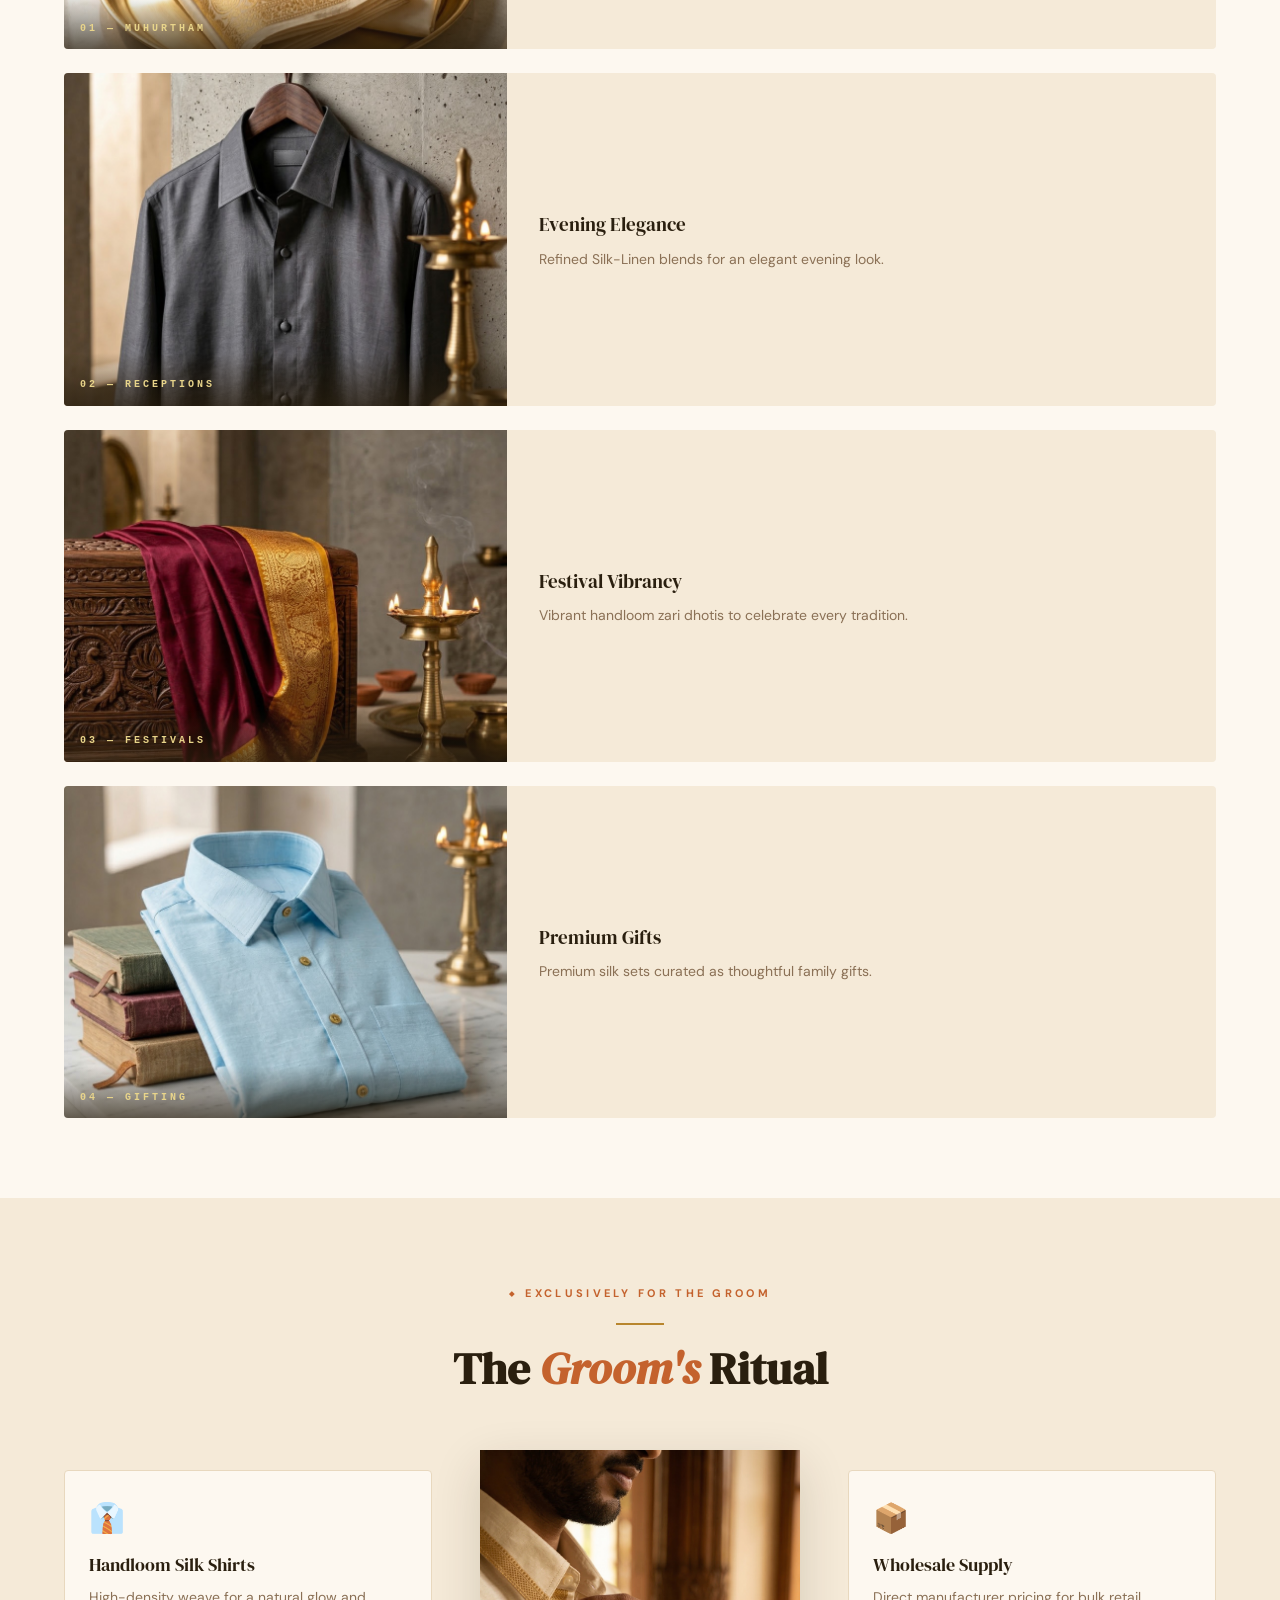
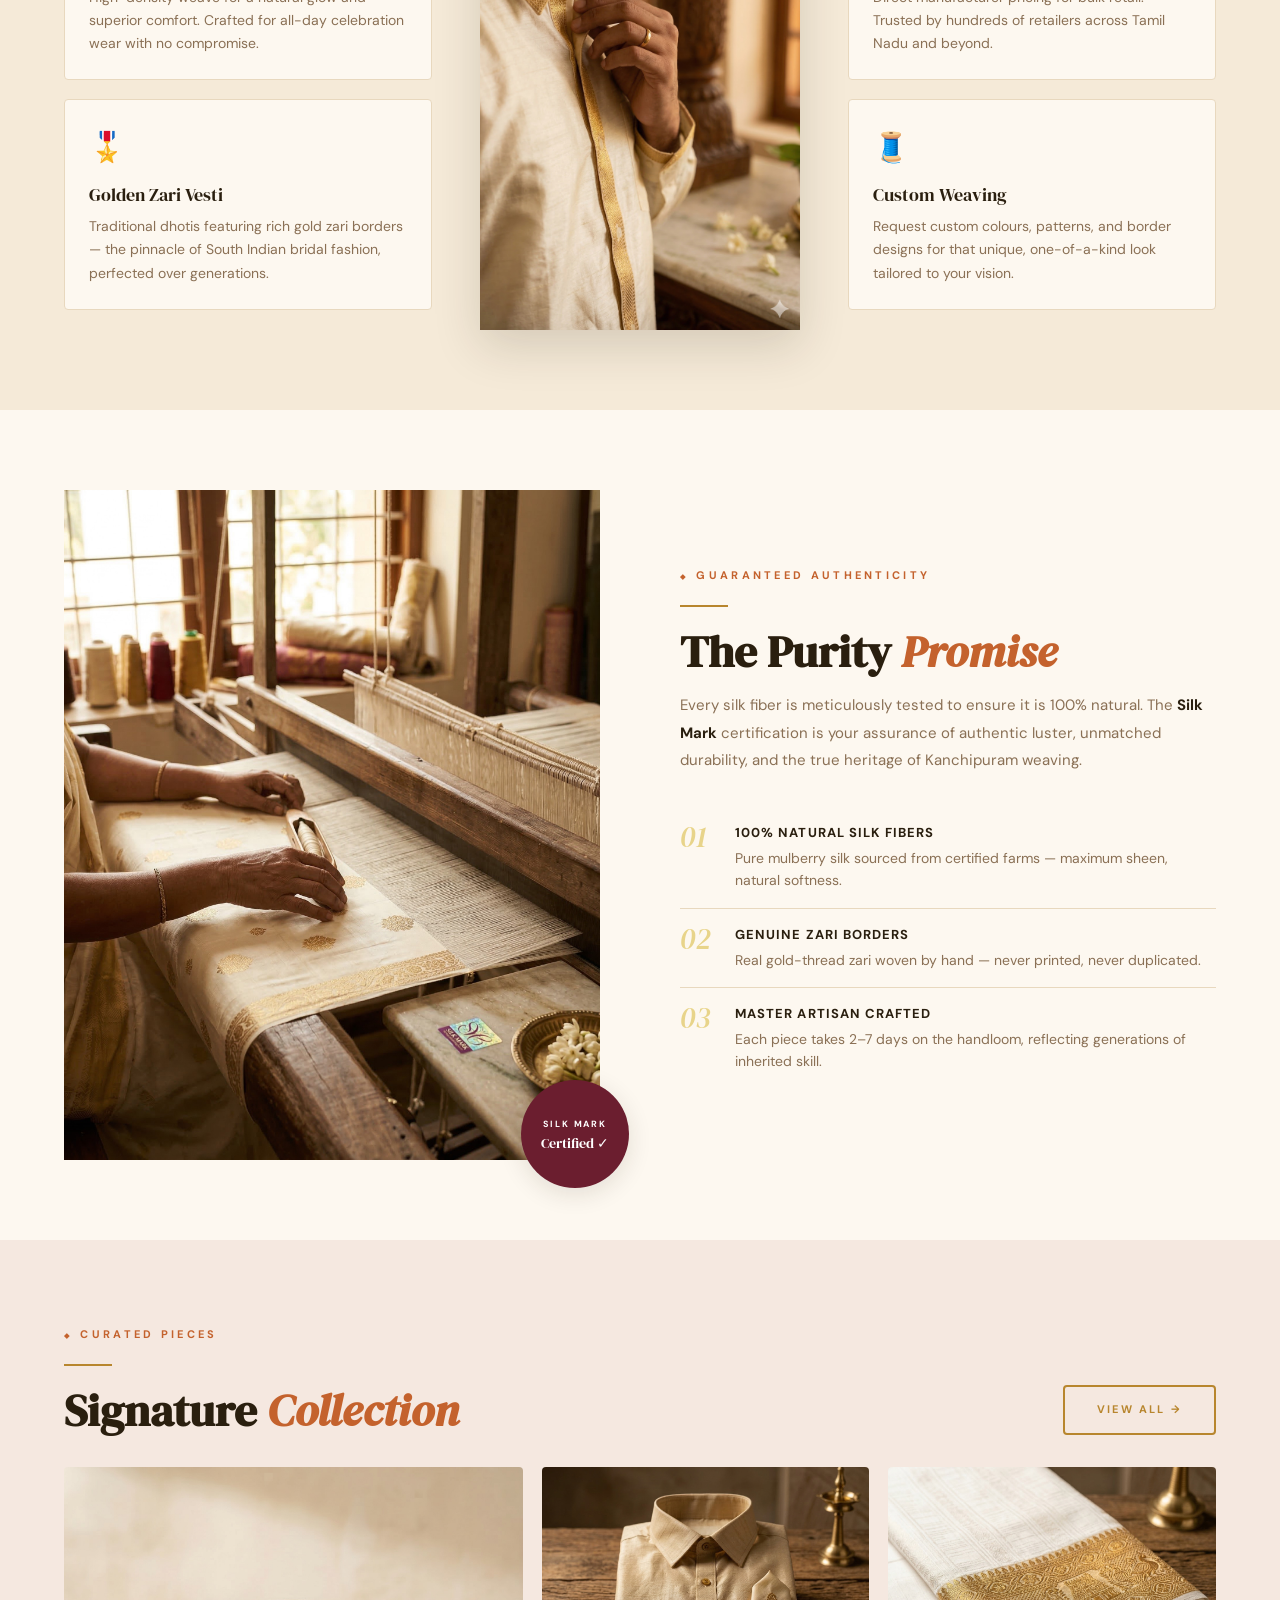
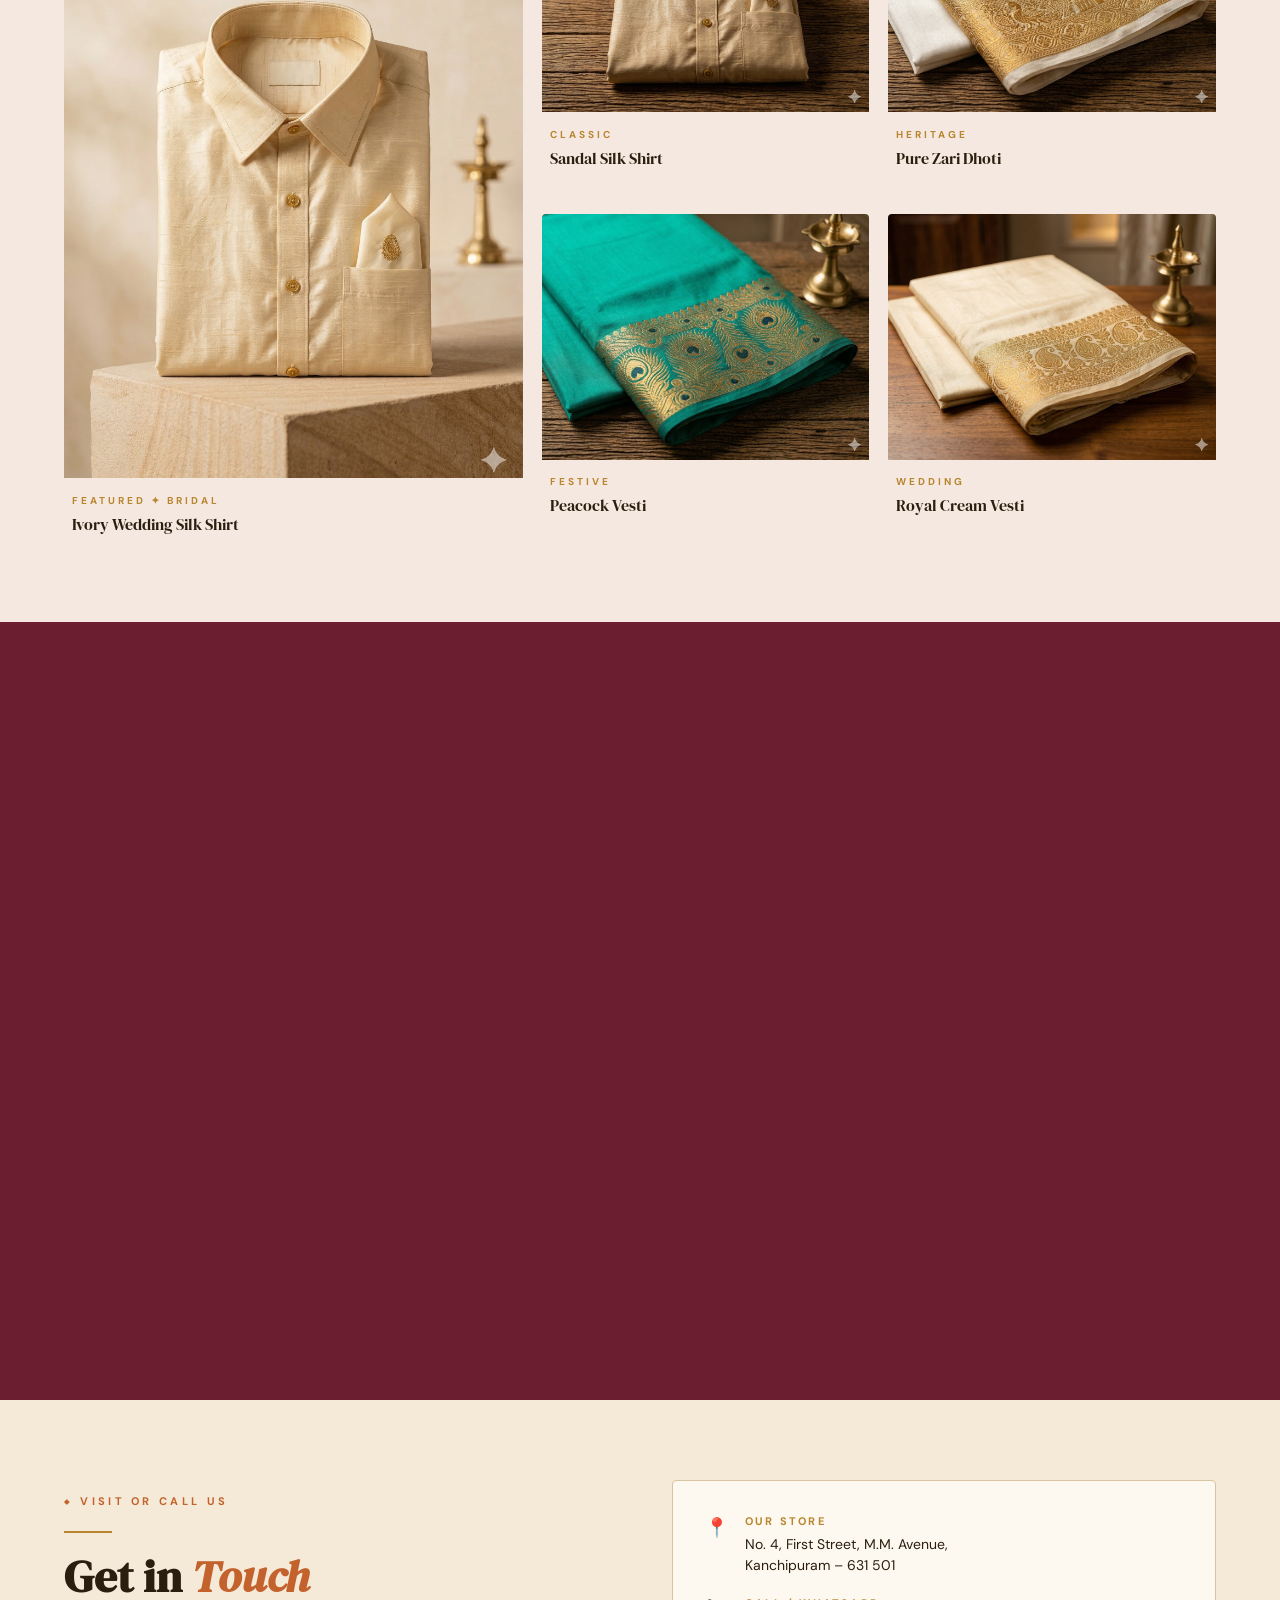
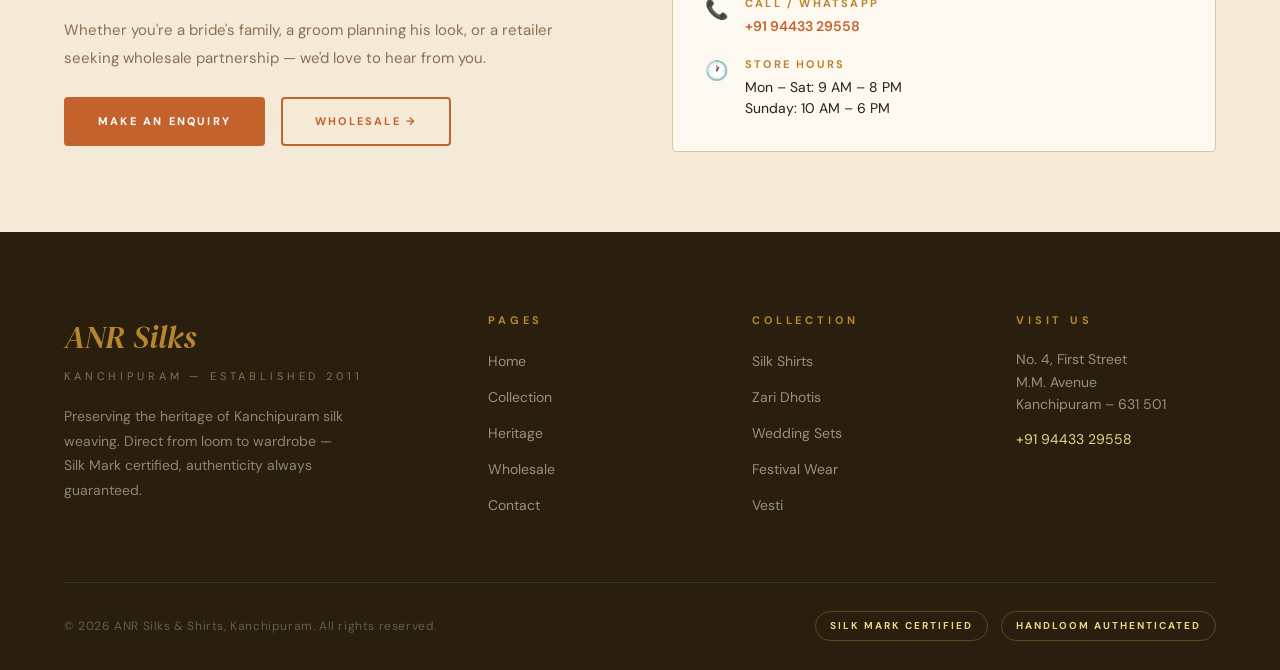
==== commit 54156da4: "Update index.html" ====
--- a/index.html
+++ b/index.html
@@ -334,15 +334,22 @@
         #hero { 
             grid-template-columns: 1fr; 
             min-height: auto; 
-            padding-top: calc(64px + 40px); /* Adjusted for mobile fixed bars */
+            padding-top: calc(64px + 40px);
         }
         .hero-right { 
-            display: block !important; /* Visible image */
-            height: 450px; 
-            order: 2; /* Content first, then image */
+            display: block !important;
+            height: 300px;
+            order: 2;
         }
-        .hero-left { padding: 4rem 5% 3rem; order: 1; }
+        .hero-right .hero-img-ph { height: 100%; }
+        .hero-right .hero-img-ph img { object-fit: cover; object-position: top center; height: 100%; }
+        .hero-left { padding: 2rem 5% 2rem; order: 1; }
         .hero-left::after { display: none; }
+        .hero-actions { flex-wrap: wrap; margin-bottom: 2rem; }
+        .hero-actions .btn { flex: 1 1 auto; text-align: center; font-size: 10px; padding: 12px 16px; }
+        .hero-eyebrow { margin-bottom: 1rem; }
+        .hero-sub { margin-bottom: 1.5rem; }
+        .hero-stats { padding-top: 1.2rem; gap: 1.5rem; }
         .occ-grid { grid-template-columns: 1fr; }
         .purity-layout { grid-template-columns: 1fr; }
         .purity-img-wrap { max-width: 440px; margin: 0 auto; }
@@ -351,10 +358,13 @@
         .col-card.featured .col-img { aspect-ratio: 4/3; }
         .heritage-inner { grid-template-columns: 1fr; gap: 3rem; }
         .cta-inner { grid-template-columns: 1fr; }
+        .cta-inner div[style*="flex"] { flex-wrap: wrap !important; }
+        .cta-inner .btn { flex: 1 1 auto; text-align: center; }
     }
 
     @media (max-width: 600px) {
-        .hero-h1 { font-size: 38px; }
+        .hero-h1 { font-size: 30px; }
+        .hero-right { height: 220px; }
         .occ-grid { grid-template-columns: 1fr; gap: 1rem; }
         .occ-card { grid-template-columns: 1fr; }
         .occ-img { aspect-ratio: 16/9; }
@@ -362,7 +372,7 @@
         .grooms-layout .grooms-side:last-child { grid-column: 1; display: flex; }
         .col-grid { grid-template-columns: 1fr; }
         .heritage-cards { grid-template-columns: 1fr; }
-        .hero-stats { gap: 1.5rem; }
+        .hero-stats { gap: 1rem; }
     }
 </style>
 </head>
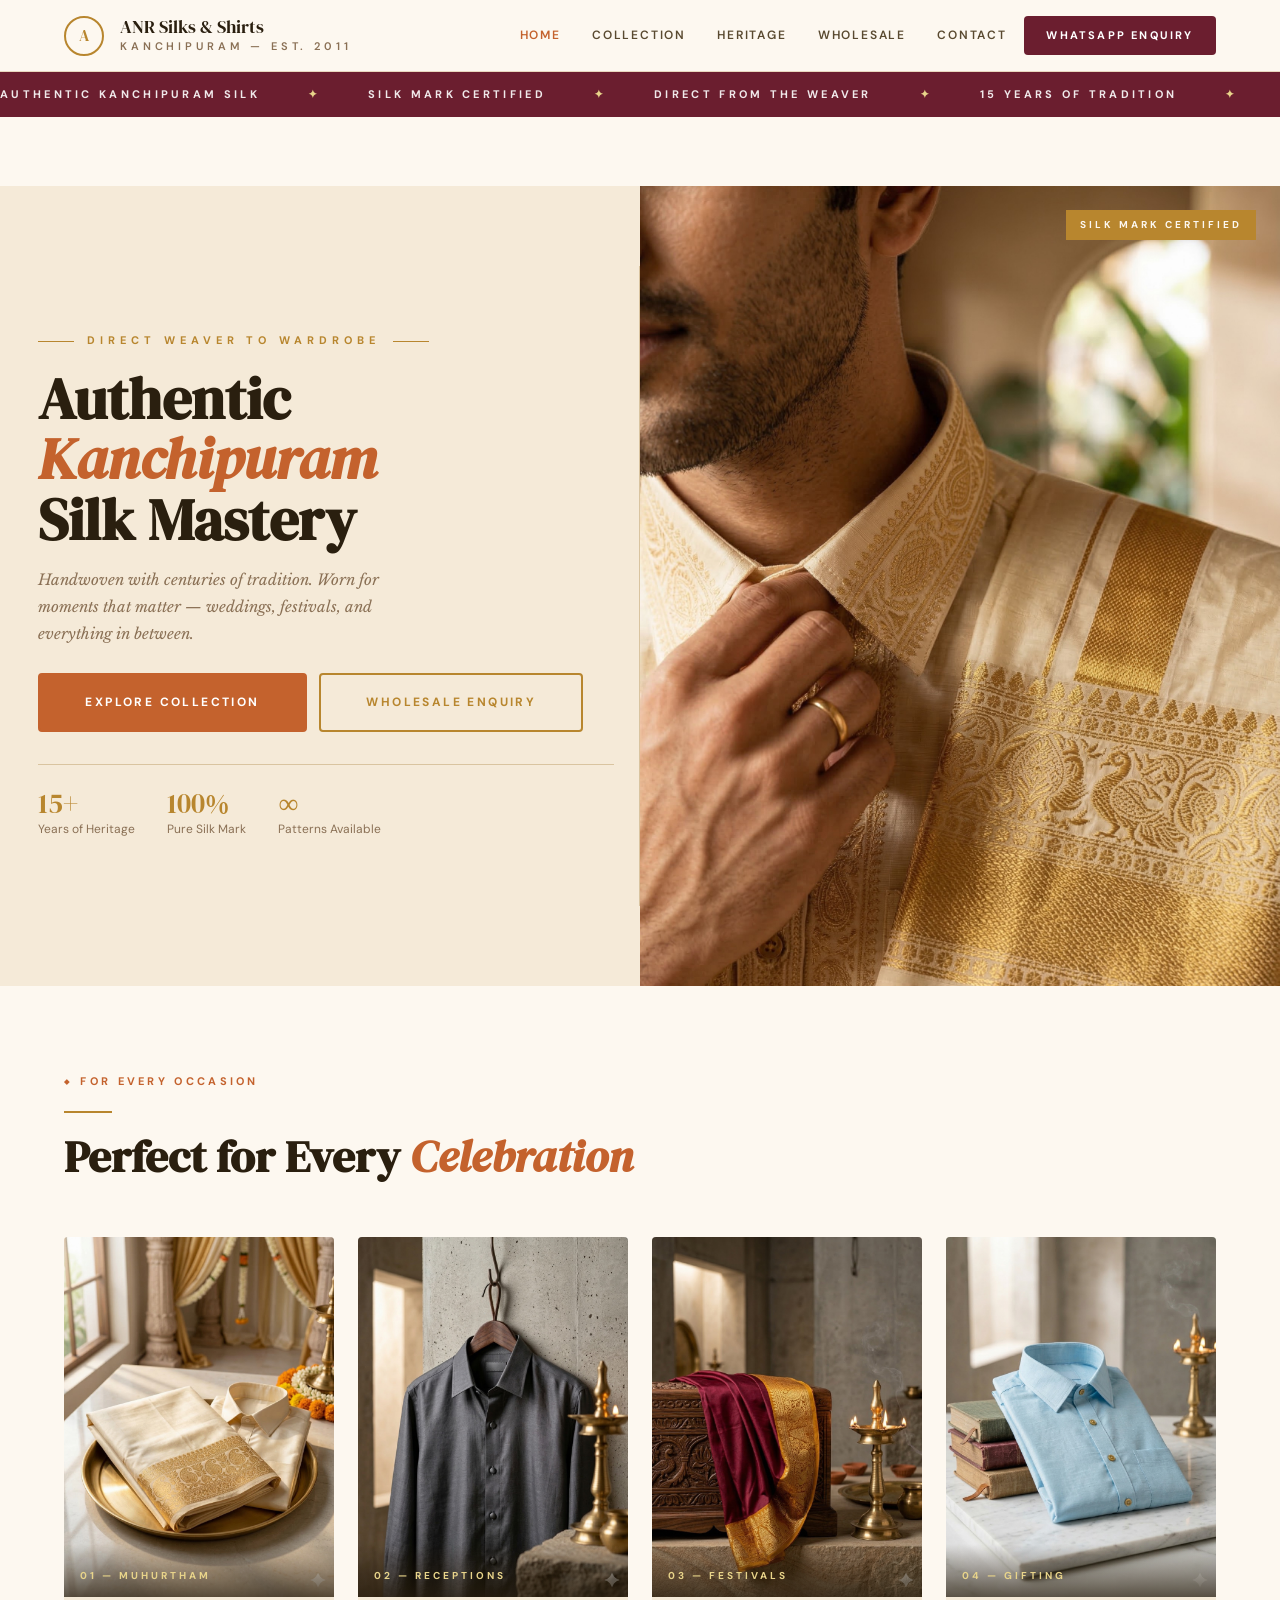
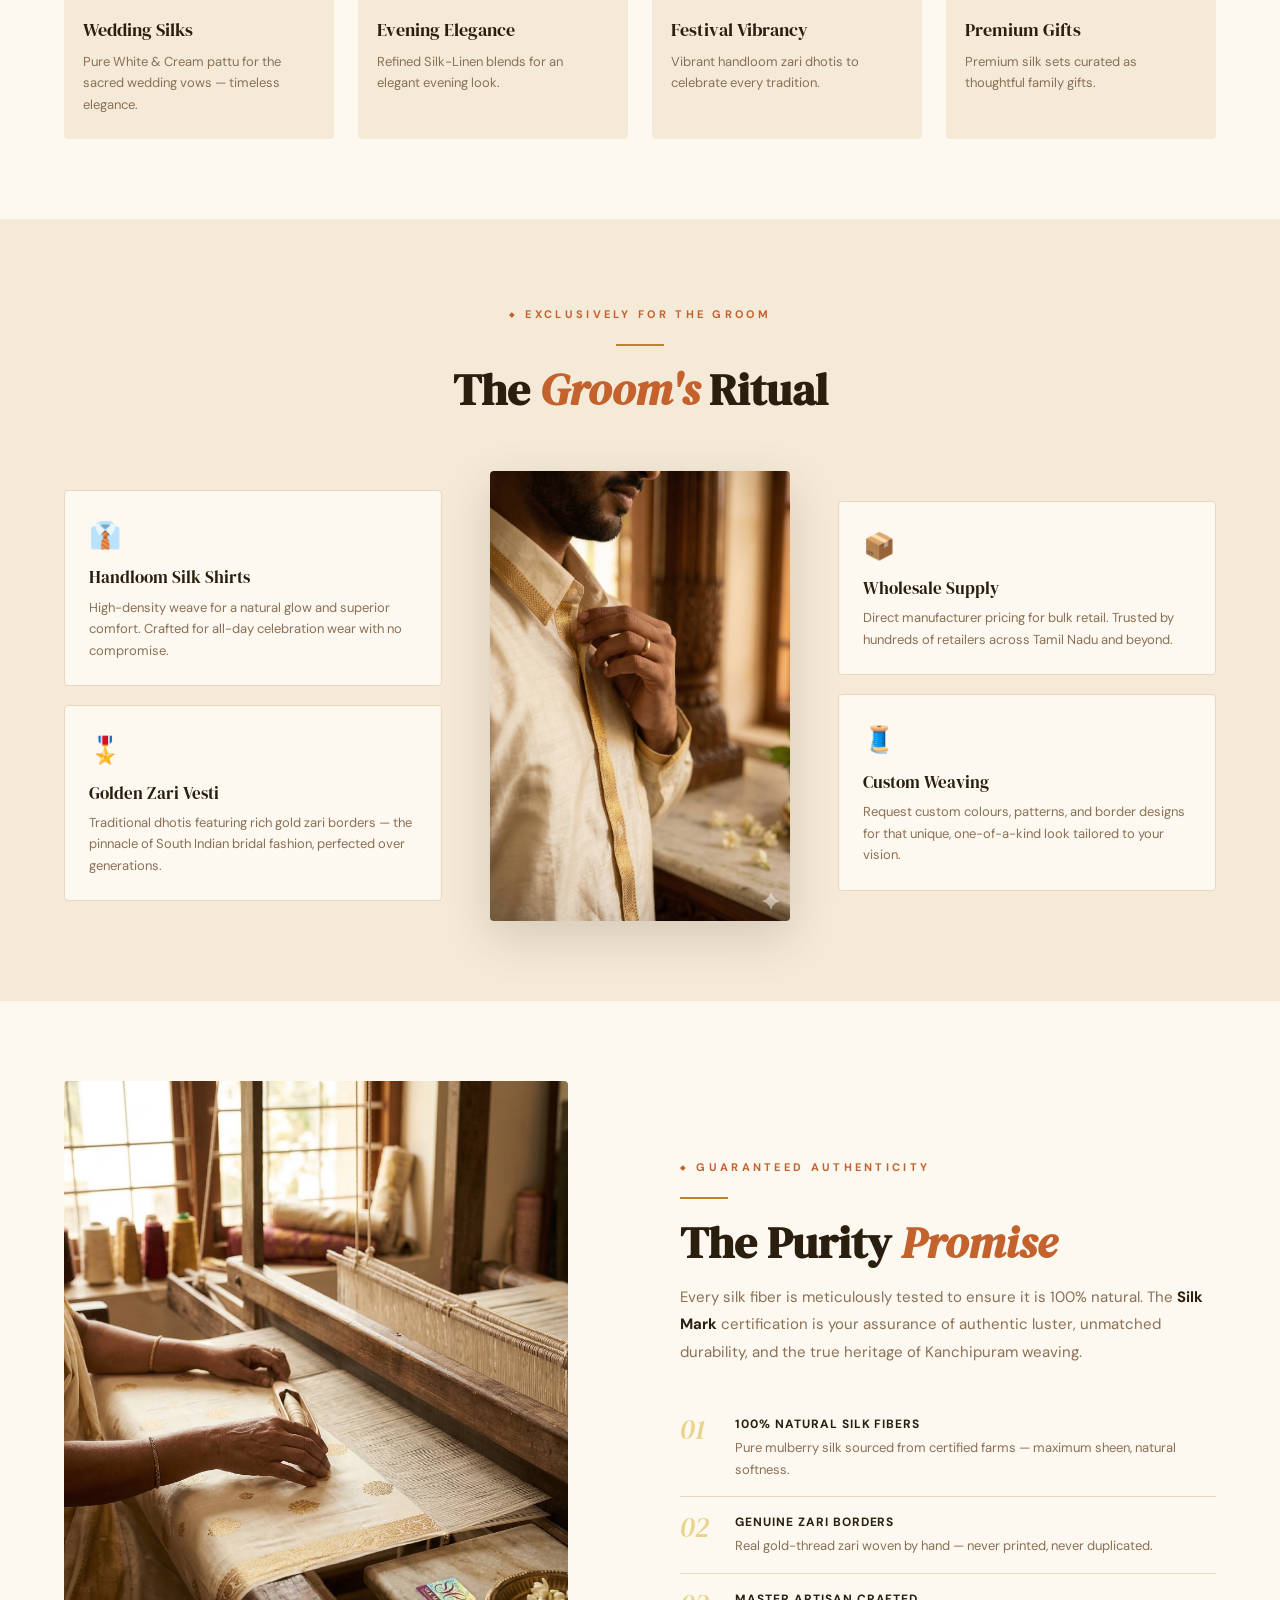
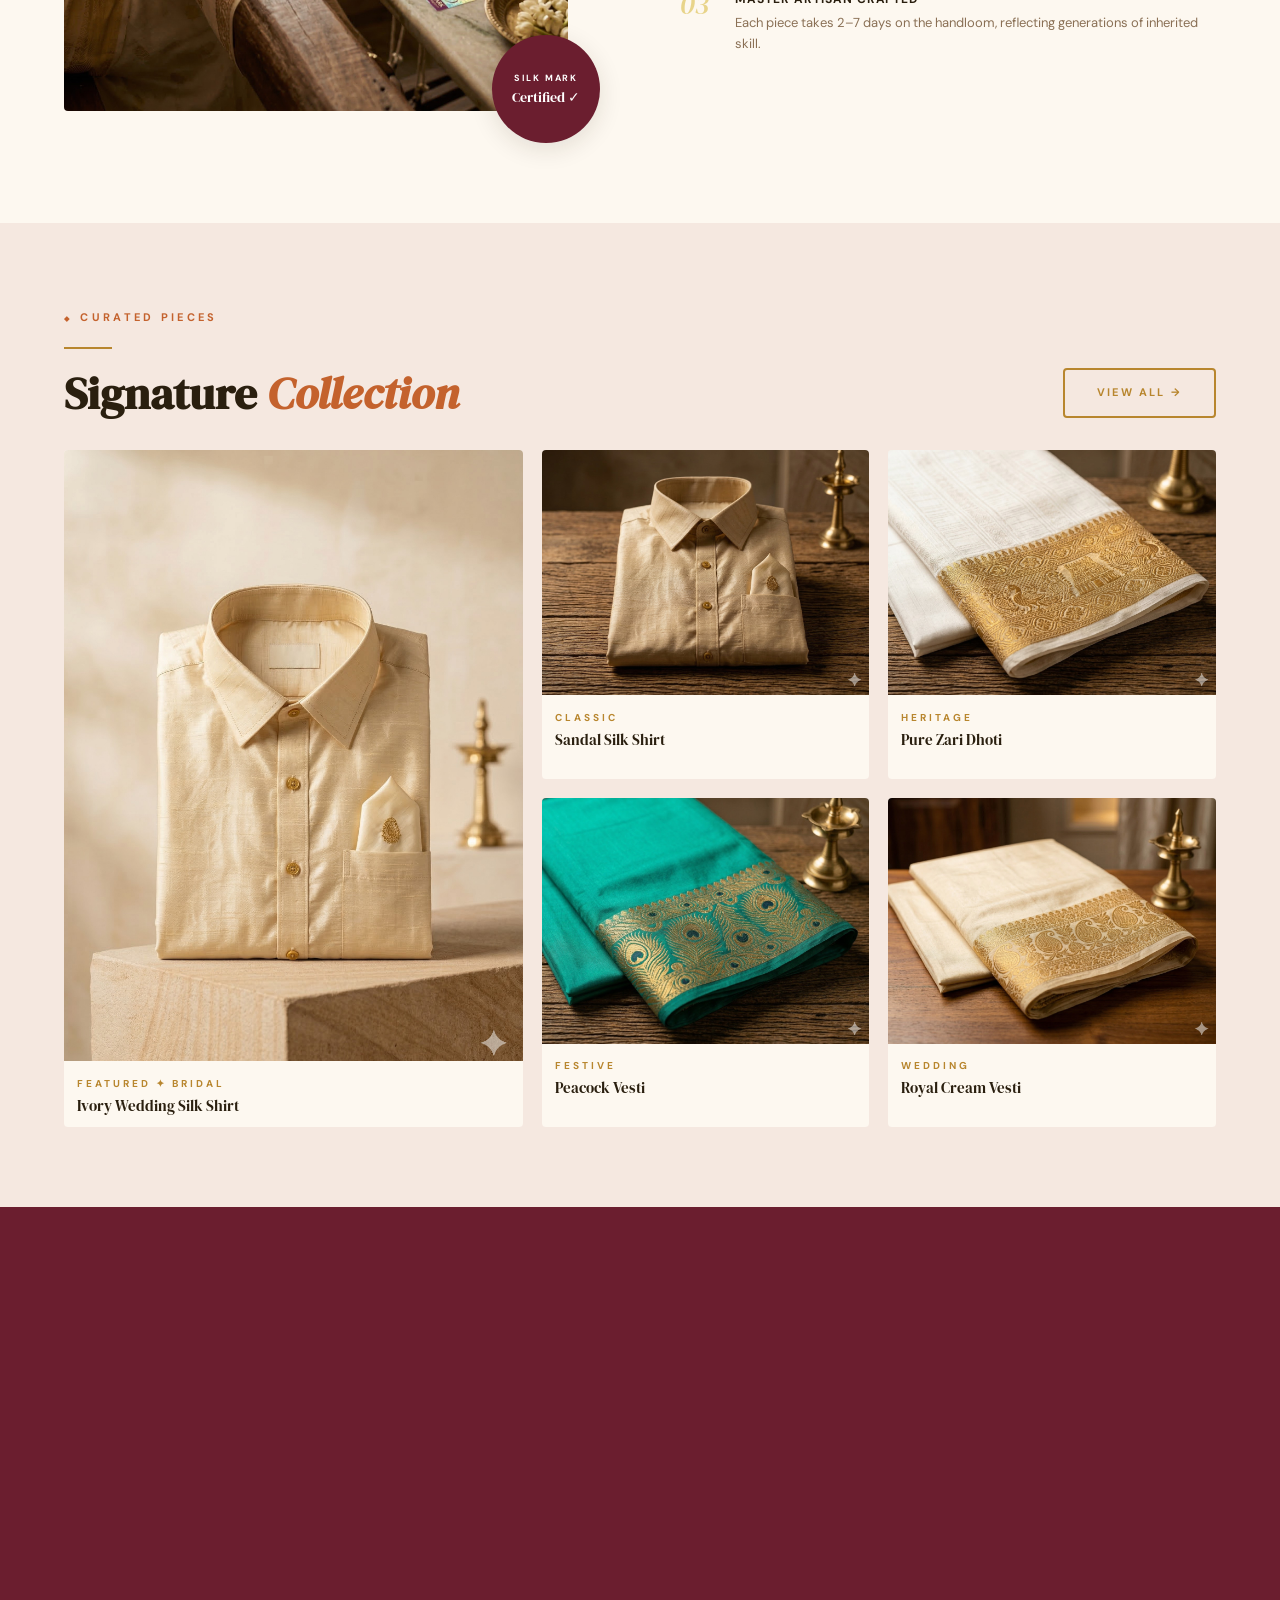
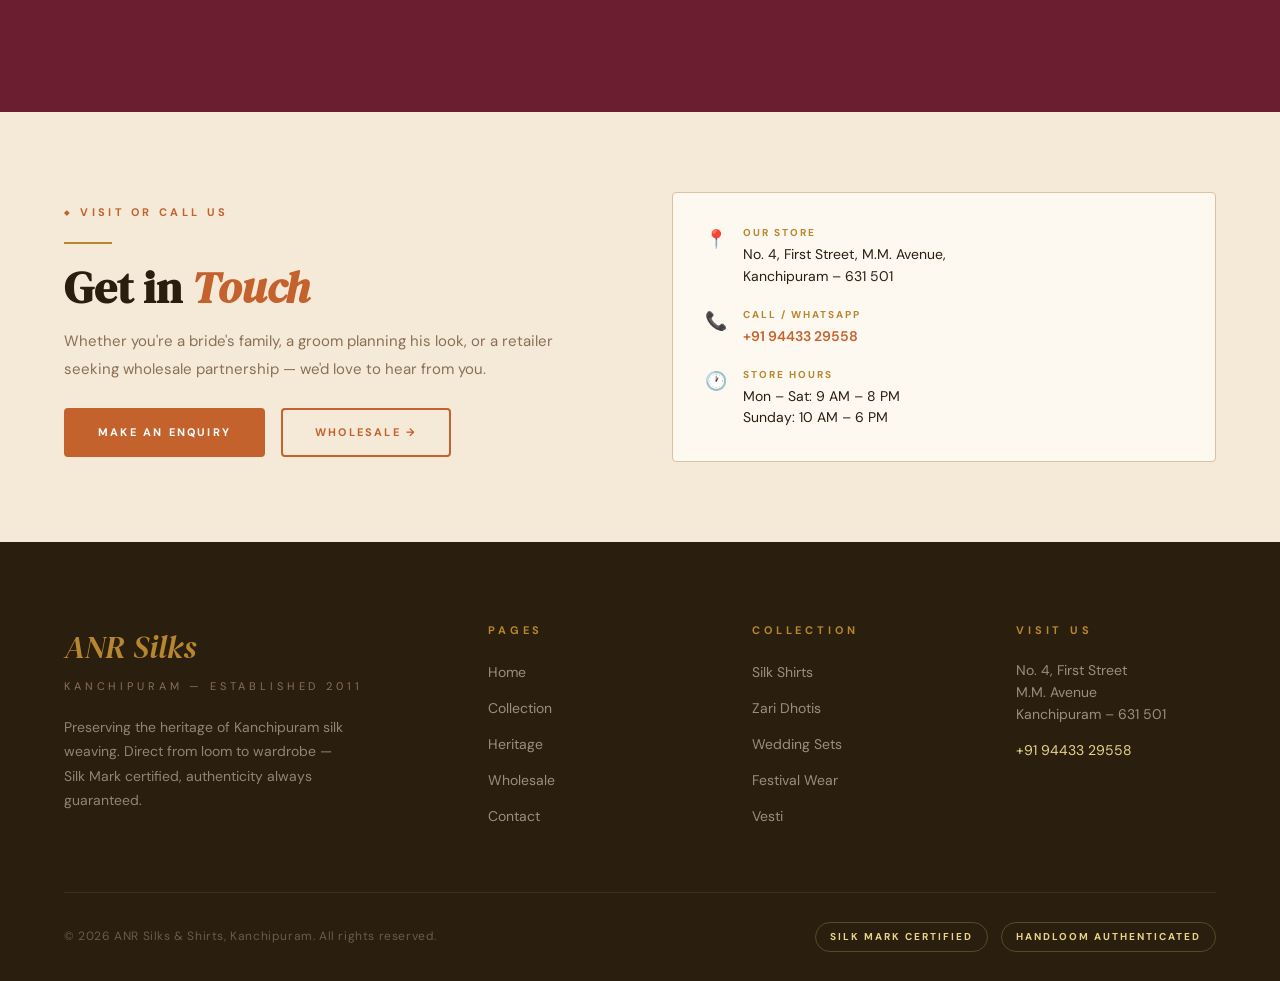
==== commit 4ea5c3b7: "Update index.html" ====
--- a/index.html
+++ b/index.html
@@ -6,8 +6,7 @@
     <title>ANR Silks & Shirts | Authentic Kanchipuram Handloom</title>
     <meta name="description" content="ANR Silks & Shirts — Authentic Kanchipuram handloom silk shirts, zari dhotis and vesti. Direct weaver to wardrobe. Silk Mark certified. Est. 2011.">
     <link rel="stylesheet" href="shared.css">
-   <style>
-    /* ── Reveal animation ── */
+    <style>
     .reveal { opacity: 0; transform: translateY(28px); transition: opacity 0.7s ease, transform 0.7s ease; }
     .reveal.revealed { opacity: 1; transform: translateY(0); }
     .reveal-d1 { transition-delay: 0.1s; }
@@ -15,171 +14,114 @@
     .reveal-d3 { transition-delay: 0.3s; }
     .reveal-d4 { transition-delay: 0.4s; }
 
-    /* ════════════════════════════════
-       NAV & HEADER FIXES
-    ════════════════════════════════ */
-    .site-nav {
-        position: fixed;
-        top: 0;
-        left: 0;
-        width: 100%;
-        z-index: 1000;
-    }
-    
+    :root { --marquee-h: 37px; }
 
     .nav-drawer {
-    position: fixed !important;
-    top: var(--nav-h) !important; /* Always starts exactly below the header */
-    left: 0;
-    right: 0;
-    bottom: auto !important; /* Prevents Safari from stretching it upwards */
-    margin-top: 0 !important;
-    z-index: 999 !important;
-}
-
-    /* Fix the Marquee below the Nav */
+        position: fixed !important;
+        top: var(--nav-h) !important;
+        left: 0; right: 0;
+        bottom: auto !important;
+        margin-top: 0 !important;
+        transform: none !important;
+        z-index: 999 !important;
+        overscroll-behavior: contain;
+    }
     .marquee-bar {
-        position: fixed;
-        top: var(--nav-h);
-        left: 0;
-        right: 0;
+        position: fixed !important;
+        top: var(--nav-h) !important;
+        left: 0; right: 0;
         z-index: 998;
         margin-top: 0 !important;
     }
 
-    /* ════════════════════════════════
-       HERO
-    ════════════════════════════════ */
+    /* ── HERO DESKTOP ── */
     #hero {
-        /* Creates space for fixed Nav (72px) + Marquee (40px) */
-        padding-top: calc(var(--nav-h) + 40px);
-        margin-top: 0 !important;
+        margin-top: calc(var(--nav-h) + var(--marquee-h)) !important;
         display: grid;
         grid-template-columns: 1fr 1fr;
-        /* dvh prevents mobile "jump" during scroll */
-        min-height: 100dvh; 
+        height: 800px;
         overflow: hidden;
     }
     .hero-left {
         background: var(--cream);
-        padding: 5rem 5% 4rem 6%;
+        padding: 3rem 4% 3rem 6%;
         display: flex; flex-direction: column; justify-content: center;
-        position: relative;
+        position: relative; overflow: hidden;
     }
     .hero-left::after {
         content: '';
-        position: absolute; top: 12%; bottom: 12%; right: 0;
+        position: absolute; top: 10%; bottom: 10%; right: 0;
         width: 1px; background: var(--sand);
     }
     .hero-eyebrow {
         display: flex; align-items: center; gap: 0.8rem;
-        margin-bottom: 2rem;
+        margin-bottom: 1.2rem;
     }
     .hero-eyebrow-line { width: 36px; height: 1px; background: var(--gold); }
-    .hero-eyebrow-text {
-        font-size: 11px; font-weight: 700; letter-spacing: 0.45em;
-        text-transform: uppercase; color: var(--gold);
-    }
+    .hero-eyebrow-text { font-size: 11px; font-weight: 700; letter-spacing: 0.45em; text-transform: uppercase; color: var(--gold); }
     .hero-h1 {
         font-family: 'DM Serif Display', serif;
-        font-size: clamp(38px, 5.5vw, 83px);
-        line-height: 1.0; color: var(--text-dark);
-        margin-bottom: 1.2rem;
+        font-size: clamp(32px, 4.5vw, 68px);
+        line-height: 1.05; color: var(--text-dark);
+        margin-bottom: 1rem;
     }
     .hero-h1 em { display: block; font-style: italic; color: var(--terracotta); }
     .hero-h1 span { display: block; }
     .hero-sub {
         font-family: 'Libre Baskerville', serif;
-        font-size: clamp(14px, 1.4vw, 16px); font-style: italic;
+        font-size: clamp(13px, 1.2vw, 15px); font-style: italic;
         color: var(--text-light); line-height: 1.8;
-        max-width: 400px; margin-bottom: 2.5rem;
-    }
-    .hero-actions { display: flex; gap: 1rem; flex-wrap: nowrap; margin-bottom: 3.5rem; }
+        max-width: 400px; margin-bottom: 1.6rem;
+    }
+    .hero-actions { display: flex; gap: 0.8rem; flex-wrap: nowrap; margin-bottom: 2rem; }
     .hero-stats {
-        display: flex; gap: 2.5rem;
-        border-top: 1px solid var(--sand); padding-top: 2rem;
+        display: flex; gap: 2rem;
+        border-top: 1px solid var(--sand); padding-top: 1.5rem;
         flex-wrap: wrap;
     }
-    .hero-stat-num {
-        font-family: 'DM Serif Display', serif;
-        font-size: 32px; color: var(--gold); line-height: 1; display: block;
-    }
-    .hero-stat-label { font-size: 12px; color: var(--text-light); margin-top: 4px; }
-
-    .hero-right {
-        position: relative; overflow: hidden; background: var(--warm);
-    }
-    .hero-img-ph {
-        width: 100%; height: 100%;
-        background: linear-gradient(145deg, #e8ddd0 0%, #c8b898 100%);
-        display: flex; align-items: center; justify-content: center;
-        font-family: monospace; font-size: 13px; color: var(--text-light);
-    }
+    .hero-stat-num { font-family: 'DM Serif Display', serif; font-size: 28px; color: var(--gold); line-height: 1; display: block; }
+    .hero-stat-label { font-size: 12px; color: var(--text-light); margin-top: 3px; }
+    .hero-right { position: relative; overflow: hidden; background: var(--warm); }
+    .hero-img-ph { width: 100%; height: 100%; display: flex; align-items: center; justify-content: center; }
+    .hero-img-ph img { width: 100%; height: 100%; object-fit: cover; object-position: center top; }
     .hero-right-badge {
-        position: absolute; top: 2.5rem; right: 2.5rem;
+        position: absolute; top: 1.5rem; right: 1.5rem;
         background: var(--gold); color: var(--ivory);
         font-size: 10px; font-weight: 700; letter-spacing: 0.3em;
-        text-transform: uppercase; padding: 8px 16px;
-    }
-
-    /* ════════════════════════════════
-       OCCASIONS
-    ════════════════════════════════ */
+        text-transform: uppercase; padding: 7px 14px;
+    }
+
+    /* ── OCCASIONS ── */
     #occasions { background: var(--ivory); padding: 5rem 5%; }
-    .occ-grid {
-        display: grid;
-        grid-template-columns: 1fr;
-        gap: 1.5rem;
-    }
+    .occ-grid { display: grid; grid-template-columns: repeat(4, 1fr); gap: 1.5rem; }
     .occ-card {
         background: var(--cream); border-radius: var(--radius);
         overflow: hidden; transition: transform 0.3s, box-shadow 0.3s;
-        display: grid; grid-template-columns: 1fr 1.6fr; align-items: center;
     }
     .occ-card:hover { transform: translateY(-4px); box-shadow: var(--shadow-md); }
-    .occ-img {
-        aspect-ratio: 4/3;
-        display: flex; align-items: center; justify-content: center;
-        font-family: monospace; font-size: 11px; color: var(--text-light);
-        position: relative; overflow: hidden;
-    }
+    .occ-img { aspect-ratio: 3/4; position: relative; overflow: hidden; }
+    .occ-img img { position: absolute; inset: 0; width: 100%; height: 100%; object-fit: cover; }
     .occ-img.oi1 { background: linear-gradient(145deg, #e8ddd0, #d0c0a0); }
     .occ-img.oi2 { background: linear-gradient(145deg, #cfd8e0, #b0bec8); }
     .occ-img.oi3 { background: linear-gradient(145deg, #e0d0c8, #c8b0a8); }
     .occ-img.oi4 { background: linear-gradient(145deg, #d0e0d0, #b0c8b8); }
     .occ-tag {
         position: absolute; bottom: 0; left: 0; right: 0;
-        background: linear-gradient(to top, rgba(42,31,15,0.7), transparent);
+        background: linear-gradient(to top, rgba(42,31,15,0.72), transparent);
         padding: 1.5rem 1rem 0.8rem;
         font-size: 10px; font-weight: 700; letter-spacing: 0.3em;
         text-transform: uppercase; color: var(--gold-pale);
     }
-    .occ-body { padding: 1.5rem 2rem; }
-    .occ-name {
-        font-family: 'DM Serif Display', serif;
-        font-size: 19px; color: var(--text-dark); margin-bottom: 8px;
-    }
-    .occ-desc { font-size: 14px; color: var(--text-light); line-height: 1.6; }
-
-    /* ════════════════════════════════
-       GROOM's EDIT (3 col)
-    ════════════════════════════════ */
+    .occ-body { padding: 1.2rem 1.2rem 1.5rem; }
+    .occ-name { font-family: 'DM Serif Display', serif; font-size: 18px; color: var(--text-dark); margin-bottom: 6px; }
+    .occ-desc { font-size: 13px; color: var(--text-light); line-height: 1.65; }
+
+    /* ── GROOM'S EDIT ── */
     #grooms { background: var(--cream); padding: 5rem 5%; }
-    .grooms-layout {
-        display: grid;
-        grid-template-columns: 1fr auto 1fr;
-        gap: 3rem; align-items: center;
-    }
-    .grooms-center-wrap {
-        width: 320px; flex-shrink: 0;
-    }
-    .grooms-center-img {
-        width: 100%; aspect-ratio: 2/3;
-        background: linear-gradient(145deg, #e0d4b8, #c8ba98);
-        display: flex; align-items: center; justify-content: center;
-        font-family: monospace; font-size: 12px; color: var(--text-light);
-        border-radius: var(--radius); box-shadow: var(--shadow-lg);
-    }
+    .grooms-layout { display: grid; grid-template-columns: 1fr auto 1fr; gap: 3rem; align-items: center; }
+    .grooms-center-wrap { width: 300px; flex-shrink: 0; }
+    .grooms-center-img { width: 100%; aspect-ratio: 2/3; border-radius: var(--radius); box-shadow: var(--shadow-lg); overflow: hidden; }
+    .grooms-center-img img { width: 100%; height: 100%; object-fit: cover; }
     .grooms-side { display: flex; flex-direction: column; gap: 1.2rem; }
     .gfc-card {
         background: var(--ivory); border: 1px solid var(--sand-light);
@@ -187,30 +129,18 @@
         transition: border-color 0.3s, box-shadow 0.3s;
     }
     .gfc-card:hover { border-color: var(--gold); box-shadow: var(--shadow-sm); }
-    .gfc-icon { font-size: 29px; margin-bottom: 10px; }
-    .gfc-title {
-        font-family: 'DM Serif Display', serif;
-        font-size: 18px; color: var(--text-dark); margin-bottom: 6px;
-    }
-    .gfc-desc { font-size: 14px; color: var(--text-light); line-height: 1.65; }
-
-    /* ════════════════════════════════
-       SILK PURITY
-    ════════════════════════════════ */
+    .gfc-icon { font-size: 26px; margin-bottom: 8px; }
+    .gfc-title { font-family: 'DM Serif Display', serif; font-size: 17px; color: var(--text-dark); margin-bottom: 5px; }
+    .gfc-desc { font-size: 13px; color: var(--text-light); line-height: 1.65; }
+
+    /* ── SILK PURITY ── */
     #purity { background: var(--ivory); padding: 5rem 5%; }
-    .purity-layout {
-        display: grid; grid-template-columns: 1fr 1fr; gap: 5rem; align-items: center;
-    }
-    .purity-img-wrap { position: relative; }
-    .purity-img {
-        width: 100%; aspect-ratio: 4/5;
-        background: linear-gradient(145deg, #e8ddd0, #d0c0a0);
-        display: flex; align-items: center; justify-content: center;
-        font-family: monospace; font-size: 13px; color: var(--text-light);
-        border-radius: var(--radius);
-    }
+    .purity-layout { display: grid; grid-template-columns: 1fr 1fr; gap: 5rem; align-items: center; }
+    .purity-img-wrap { position: relative; padding-bottom: 2rem; padding-right: 2rem; }
+    .purity-img { width: 100%; aspect-ratio: 4/5; border-radius: var(--radius); overflow: hidden; }
+    .purity-img img { width: 100%; height: 100%; object-fit: cover; }
     .purity-badge {
-        position: absolute; bottom: -1.8rem; right: -1.8rem;
+        position: absolute; bottom: 0; right: 0;
         background: var(--maroon); color: #fff;
         width: 108px; height: 108px; border-radius: 50%;
         display: flex; flex-direction: column; align-items: center;
@@ -220,58 +150,29 @@
     .purity-badge span:first-child { font-size: 9px; letter-spacing: 0.2em; font-weight: 700; text-transform: uppercase; }
     .purity-badge span:last-child { font-family: 'DM Serif Display', serif; font-size: 14px; line-height: 1.2; }
     .purity-points { margin-top: 2rem; }
-    .pp-item {
-        display: flex; gap: 1.2rem; align-items: flex-start;
-        padding: 1rem 0; border-bottom: 1px solid var(--sand-light);
-    }
+    .pp-item { display: flex; gap: 1.2rem; align-items: flex-start; padding: 1rem 0; border-bottom: 1px solid var(--sand-light); }
     .pp-item:last-child { border-bottom: none; }
-    .pp-num {
-        font-family: 'DM Serif Display', serif;
-        font-size: 29px; font-style: italic; color: var(--gold-pale); line-height: 1; min-width: 36px;
-    }
-    .pp-label { font-size: 13px; font-weight: 700; letter-spacing: 0.08em; text-transform: uppercase; color: var(--text-dark); margin-bottom: 3px; }
-    .pp-text { font-size: 14px; color: var(--text-light); line-height: 1.6; }
-
-    /* ════════════════════════════════
-       COLLECTION PREVIEW
-    ════════════════════════════════ */
+    .pp-num { font-family: 'DM Serif Display', serif; font-size: 28px; font-style: italic; color: var(--gold-pale); line-height: 1; min-width: 36px; }
+    .pp-label { font-size: 12px; font-weight: 700; letter-spacing: 0.08em; text-transform: uppercase; color: var(--text-dark); margin-bottom: 3px; }
+    .pp-text { font-size: 13px; color: var(--text-light); line-height: 1.65; }
+
+    /* ── COLLECTION PREVIEW ── */
     #collection-preview { background: var(--terra-pale); padding: 5rem 5%; }
-    .col-grid {
-        display: grid;
-        grid-template-columns: 1.4fr 1fr 1fr;
-        grid-template-rows: auto auto;
-        gap: 1.2rem;
-    }
-    .col-card { border-radius: var(--radius); overflow: hidden; position: relative; }
+    .col-grid { display: grid; grid-template-columns: 1.4fr 1fr 1fr; grid-template-rows: auto auto; gap: 1.2rem; }
+    .col-card { border-radius: var(--radius); overflow: hidden; position: relative; background: var(--ivory); }
     .col-card.featured { grid-row: span 2; }
-    .col-img {
-        width: 100%;
-        display: flex; align-items: center; justify-content: center;
-        font-family: monospace; font-size: 11px; color: var(--text-light);
-        transition: transform 0.5s ease;
-    }
+    .col-img { width: 100%; overflow: hidden; transition: transform 0.5s ease; }
+    .col-img img { width: 100%; height: 100%; object-fit: cover; display: block; }
     .col-card:hover .col-img { transform: scale(1.04); }
-    .col-card.featured .col-img { aspect-ratio: 3/4; background: linear-gradient(145deg, #e0d4b8, #c8b890); }
-    .col-img.ci2 { aspect-ratio: 4/3; background: linear-gradient(145deg, #d4c8b0, #bcae90); }
-    .col-img.ci3 { aspect-ratio: 4/3; background: linear-gradient(145deg, #c8b8a0, #b0a080); }
-    .col-img.ci4 { aspect-ratio: 4/3; background: linear-gradient(145deg, #d8cbb0, #c0ae90); }
-    .col-img.ci5 { aspect-ratio: 4/3; background: linear-gradient(145deg, #c4b8a0, #aca088); }
-    .col-label {
-        padding: 0.9rem 0.5rem 0.3rem;
-    }
-    .col-cat { font-size: 10px; font-weight: 700; letter-spacing: 0.3em; text-transform: uppercase; color: var(--gold); display: block; margin-bottom: 3px; }
-    .col-name { font-family: 'DM Serif Display', serif; font-size: 16px; color: var(--text-dark); }
-
-    /* ════════════════════════════════
-       HERITAGE BAND
-    ════════════════════════════════ */
-    #heritage-band {
-        background: var(--maroon);
-        padding: 5rem 5%; color: var(--cream);
-    }
-    .heritage-inner {
-        display: grid; grid-template-columns: 1fr 1fr; gap: 5rem; align-items: center;
-    }
+    .col-card.featured .col-img { aspect-ratio: 3/4; }
+    .col-img.ci2, .col-img.ci3, .col-img.ci4, .col-img.ci5 { aspect-ratio: 4/3; }
+    .col-label { padding: 0.9rem 0.8rem 0.6rem; }
+    .col-cat { font-size: 10px; font-weight: 700; letter-spacing: 0.3em; text-transform: uppercase; color: var(--gold); display: block; margin-bottom: 2px; }
+    .col-name { font-family: 'DM Serif Display', serif; font-size: 15px; color: var(--text-dark); }
+
+    /* ── HERITAGE BAND ── */
+    #heritage-band { background: var(--maroon); padding: 5rem 5%; color: var(--cream); }
+    .heritage-inner { display: grid; grid-template-columns: 1fr 1fr; gap: 5rem; align-items: center; }
     .heritage-left .tag-pill { color: var(--gold-pale); }
     .heritage-left .serif-title { color: var(--cream); }
     .heritage-left .serif-title em { color: var(--gold-pale); }
@@ -282,48 +183,28 @@
         margin: 1.8rem 0 2rem;
         border-radius: 0 var(--radius) var(--radius) 0;
     }
-    .heritage-quote p {
-        font-family: 'Libre Baskerville', serif;
-        font-style: italic; font-size: 16px;
-        color: rgba(245,234,216,0.85); line-height: 1.8;
-    }
-    .heritage-cards {
-        display: grid; grid-template-columns: 1fr; gap: 1rem;
-    }
-    .hcard {
-        background: rgba(255,255,255,0.06);
-        border: 1px solid rgba(255,255,255,0.1);
-        border-radius: var(--radius); padding: 1.5rem;
-    }
-    .hcard-num {
-        font-family: 'DM Serif Display', serif;
-        font-size: 40px; font-style: italic;
-        color: var(--gold-pale); line-height: 1; margin-bottom: 6px;
-    }
-    .hcard-title { font-size: 13px; font-weight: 700; color: var(--cream); margin-bottom: 5px; }
-    .hcard-text { font-size: 13px; color: rgba(245,234,216,0.55); line-height: 1.6; }
-
-    /* ════════════════════════════════
-       CONTACT CTA BAND
-    ════════════════════════════════ */
-    #cta-band {
-        background: var(--cream); padding: 5rem 5%;
-    }
-    .cta-inner {
-        display: grid; grid-template-columns: 1fr 1fr; gap: 4rem; align-items: center;
-    }
-    .cta-store {
-        background: var(--ivory); border: 1px solid var(--sand);
-        border-radius: var(--radius); padding: 2rem;
-    }
+    .heritage-quote p { font-family: 'Libre Baskerville', serif; font-style: italic; font-size: 15px; color: rgba(245,234,216,0.85); line-height: 1.8; }
+    .heritage-cards { display: grid; grid-template-columns: 1fr 1fr; gap: 1rem; }
+    .hcard { background: rgba(255,255,255,0.06); border: 1px solid rgba(255,255,255,0.1); border-radius: var(--radius); padding: 1.5rem; }
+    .hcard-num { font-family: 'DM Serif Display', serif; font-size: 38px; font-style: italic; color: var(--gold-pale); line-height: 1; margin-bottom: 5px; }
+    .hcard-title { font-size: 13px; font-weight: 700; color: var(--cream); margin-bottom: 4px; }
+    .hcard-text { font-size: 13px; color: rgba(245,234,216,0.55); line-height: 1.65; }
+
+    /* ── CTA BAND ── */
+    #cta-band { background: var(--cream); padding: 5rem 5%; }
+    .cta-inner { display: grid; grid-template-columns: 1fr 1fr; gap: 4rem; align-items: center; }
+    .cta-store { background: var(--ivory); border: 1px solid var(--sand); border-radius: var(--radius); padding: 2rem; }
     .cta-store-row { display: flex; gap: 1rem; align-items: flex-start; margin-bottom: 1.2rem; }
     .cta-store-row:last-child { margin-bottom: 0; }
-    .cta-store-icon { font-size: 19px; flex-shrink: 0; }
-    .cta-store-label { font-size: 11px; font-weight: 700; letter-spacing: 0.2em; text-transform: uppercase; color: var(--gold); display: block; margin-bottom: 3px; }
-    .cta-store-val { font-size: 14px; color: var(--text-dark); line-height: 1.5; }
+    .cta-store-icon { font-size: 18px; flex-shrink: 0; }
+    .cta-store-label { font-size: 10px; font-weight: 700; letter-spacing: 0.2em; text-transform: uppercase; color: var(--gold); display: block; margin-bottom: 3px; }
+    .cta-store-val { font-size: 14px; color: var(--text-dark); line-height: 1.55; }
     .cta-store-val a { color: var(--terracotta); font-weight: 600; }
-
-    /* ─── RESPONSIVE ─── */
+    .cta-buttons { display: flex; gap: 1rem; flex-wrap: nowrap; margin-top: 1.5rem; }
+
+    /* ════════════════════════════════
+       RESPONSIVE
+    ════════════════════════════════ */
     @media (max-width: 1100px) {
         .grooms-layout { grid-template-columns: 1fr 1fr; }
         .grooms-center-wrap { display: none; }
@@ -331,59 +212,65 @@
     }
 
     @media (max-width: 900px) {
-        #hero { 
-            grid-template-columns: 1fr; 
-            min-height: auto; 
-            padding-top: calc(64px + 40px);
-        }
-        .hero-right { 
-            display: block !important;
-            height: 300px;
-            order: 2;
-        }
-        .hero-right .hero-img-ph { height: 100%; }
-        .hero-right .hero-img-ph img { object-fit: cover; object-position: top center; height: 100%; }
-        .hero-left { padding: 2rem 5% 2rem; order: 1; }
+        #hero { grid-template-columns: 1fr; height: auto; }
+        .hero-right { order: 1; height: 52vw; min-height: 240px; max-height: 420px; }
+        .hero-left { order: 2; padding: 2rem 5% 2.5rem; }
         .hero-left::after { display: none; }
-        .hero-actions { flex-wrap: wrap; margin-bottom: 2rem; }
-        .hero-actions .btn { flex: 1 1 auto; text-align: center; font-size: 10px; padding: 12px 16px; }
-        .hero-eyebrow { margin-bottom: 1rem; }
-        .hero-sub { margin-bottom: 1.5rem; }
+        .hero-actions { flex-wrap: wrap; margin-bottom: 1.6rem; }
+        .hero-actions .btn { flex: 1 1 calc(50% - 0.5rem); text-align: center; font-size: 10px !important; padding: 11px 12px !important; min-width: 0; }
+        .hero-sub { margin-bottom: 1.2rem; }
         .hero-stats { padding-top: 1.2rem; gap: 1.5rem; }
-        .occ-grid { grid-template-columns: 1fr; }
+        .occ-grid { grid-template-columns: 1fr 1fr; gap: 1rem; }
         .purity-layout { grid-template-columns: 1fr; }
         .purity-img-wrap { max-width: 440px; margin: 0 auto; }
         .col-grid { grid-template-columns: 1fr 1fr; }
         .col-card.featured { grid-row: span 1; }
         .col-card.featured .col-img { aspect-ratio: 4/3; }
         .heritage-inner { grid-template-columns: 1fr; gap: 3rem; }
-        .cta-inner { grid-template-columns: 1fr; }
-        .cta-inner div[style*="flex"] { flex-wrap: wrap !important; }
-        .cta-inner .btn { flex: 1 1 auto; text-align: center; }
+        .cta-inner { grid-template-columns: 1fr; gap: 2rem; }
+        .cta-buttons { flex-wrap: wrap; }
+        .cta-buttons .btn { flex: 1 1 calc(50% - 0.5rem); text-align: center; }
     }
 
     @media (max-width: 600px) {
-        .hero-h1 { font-size: 30px; }
-        .hero-right { height: 220px; }
-        .occ-grid { grid-template-columns: 1fr; gap: 1rem; }
-        .occ-card { grid-template-columns: 1fr; }
-        .occ-img { aspect-ratio: 16/9; }
+        .hero-right { height: 56vw; min-height: 200px; }
+        .hero-h1 { font-size: 28px; }
+        .hero-eyebrow { margin-bottom: 0.7rem; }
+        .hero-actions .btn { flex: 1 1 100%; font-size: 12px !important; padding: 13px 16px !important; }
+        .hero-stats { gap: 0.8rem; flex-wrap: nowrap; justify-content: space-between; }
+        .occ-grid { grid-template-columns: 1fr; }
+        .occ-card { display: grid; grid-template-columns: 100px 1fr; align-items: center; }
+        .occ-img { aspect-ratio: 1/1 !important; height: 100%; }
+        .occ-body { padding: 0.8rem 1rem; }
         .grooms-layout { grid-template-columns: 1fr; }
         .grooms-layout .grooms-side:last-child { grid-column: 1; display: flex; }
         .col-grid { grid-template-columns: 1fr; }
         .heritage-cards { grid-template-columns: 1fr; }
-        .hero-stats { gap: 1rem; }
-    }
-</style>
+        .cta-buttons .btn { flex: 1 1 100%; }
+    }
+    </style>
 </head>
 <body>
+
+<!-- ════ PAGE LOADER ════ -->
+<div id="page-loader">
+    <div class="loader-emblem">A</div>
+    <div class="loader-brand">
+        <span class="loader-brand-name">ANR Silks &amp; Shirts</span>
+        <span class="loader-brand-sub">Kanchipuram — Est. 2011</span>
+    </div>
+    <div class="loader-bar-wrap">
+        <div class="loader-bar" id="loader-bar"></div>
+    </div>
+    <span class="loader-tagline">Weaving tradition since 2011…</span>
+</div>
 
 <!-- ════ NAV ════ -->
 <nav class="site-nav">
     <a href="index.html" class="nav-brand">
         <div class="nav-emblem">A</div>
         <div class="nav-brand-text">
-            <span class="nav-brand-name">ANR Silks & Shirts</span>
+            <span class="nav-brand-name">ANR Silks &amp; Shirts</span>
             <span class="nav-brand-sub">Kanchipuram — Est. 2011</span>
         </div>
     </a>
@@ -398,7 +285,7 @@
     <button class="nav-hamburger" aria-label="Menu">
         <span></span><span></span><span></span>
     </button>
-</nav> 
+</nav>
 <div class="nav-drawer">
     <a href="index.html" class="active">Home</a>
     <a href="pages/collection.html">Collection</a>
@@ -407,8 +294,9 @@
     <a href="pages/contact.html">Contact</a>
     <a href="https://wa.me/919443329558" class="drawer-cta">WhatsApp Enquiry →</a>
 </div>
+
 <!-- ════ MARQUEE ════ -->
-<div class="marquee-bar" style="margin-top: var(--nav-h);">
+<div class="marquee-bar">
     <div class="marquee-track">
         <span>Authentic Kanchipuram Silk</span><span class="m-sep"> ✦ </span>
         <span>Silk Mark Certified</span><span class="m-sep"> ✦ </span>
@@ -427,8 +315,8 @@
     </div>
 </div>
 
-<!-- ════ SECTION 1: HERO ════ -->
-<section id="hero" style="margin-top: 0;">
+<!-- ════ HERO ════ -->
+<section id="hero">
     <div class="hero-left">
         <div class="hero-eyebrow reveal">
             <div class="hero-eyebrow-line"></div>
@@ -461,12 +349,14 @@
         </div>
     </div>
     <div class="hero-right">
-        <div class="hero-img-ph"><img src="images/1.jpg" alt="Kanchipuram Silk Hero"></div>
+        <div class="hero-img-ph">
+            <img src="images/1.jpg" alt="Kanchipuram Silk">
+        </div>
         <div class="hero-right-badge">Silk Mark Certified</div>
     </div>
 </section>
 
-<!-- ════ SECTION 2: OCCASIONS ════ -->
+<!-- ════ OCCASIONS ════ -->
 <section id="occasions">
     <div class="sec-head reveal">
         <div class="tag-pill">For Every Occasion</div>
@@ -476,18 +366,18 @@
     <div class="occ-grid">
         <div class="occ-card reveal reveal-d1">
             <div class="occ-img oi1">
+                <img src="images/7.jpg" alt="Wedding Silks">
                 <div class="occ-tag">01 — Muhurtham</div>
-                <img src="images/7.jpg" alt="Kanchipuram Silk Hero">
             </div>
             <div class="occ-body">
                 <div class="occ-name">Wedding Silks</div>
-                <p class="occ-desc">Pure White & Cream pattu for the sacred wedding vows — timeless elegance.</p>
+                <p class="occ-desc">Pure White &amp; Cream pattu for the sacred wedding vows — timeless elegance.</p>
             </div>
         </div>
         <div class="occ-card reveal reveal-d2">
             <div class="occ-img oi2">
+                <img src="images/8.jpg" alt="Evening Elegance">
                 <div class="occ-tag">02 — Receptions</div>
-                <img src="images/8.jpg" alt="Kanchipuram Silk Hero">
             </div>
             <div class="occ-body">
                 <div class="occ-name">Evening Elegance</div>
@@ -496,8 +386,8 @@
         </div>
         <div class="occ-card reveal reveal-d3">
             <div class="occ-img oi3">
+                <img src="images/9.jpg" alt="Festival Vibrancy">
                 <div class="occ-tag">03 — Festivals</div>
-                <img src="images/9.jpg" alt="Kanchipuram Silk Hero">
             </div>
             <div class="occ-body">
                 <div class="occ-name">Festival Vibrancy</div>
@@ -506,8 +396,8 @@
         </div>
         <div class="occ-card reveal reveal-d4">
             <div class="occ-img oi4">
+                <img src="images/10.jpg" alt="Premium Gifts">
                 <div class="occ-tag">04 — Gifting</div>
-                <img src="images/10.jpg" alt="Kanchipuram Silk Hero">
             </div>
             <div class="occ-body">
                 <div class="occ-name">Premium Gifts</div>
@@ -517,7 +407,7 @@
     </div>
 </section>
 
-<!-- ════ SECTION 3: GROOM'S EDIT ════ -->
+<!-- ════ GROOM'S EDIT ════ -->
 <section id="grooms">
     <div class="sec-head center reveal">
         <div class="tag-pill" style="justify-content:center;">Exclusively for the Groom</div>
@@ -538,7 +428,9 @@
             </div>
         </div>
         <div class="grooms-center-wrap">
-            <div class="grooms-center-img"><img src="images/11.jpg" alt="Kanchipuram Silk Hero"></div>
+            <div class="grooms-center-img">
+                <img src="images/11.jpg" alt="Groom's Collection">
+            </div>
         </div>
         <div class="grooms-side">
             <div class="gfc-card reveal reveal-d3">
@@ -555,11 +447,13 @@
     </div>
 </section>
 
-<!-- ════ SECTION 4: SILK PURITY ════ -->
+<!-- ════ SILK PURITY ════ -->
 <section id="purity">
     <div class="purity-layout">
         <div class="purity-img-wrap reveal">
-            <div class="purity-img"><img src="images/12.jpg" alt="Kanchipuram Silk Hero"></div>
+            <div class="purity-img">
+                <img src="images/12.jpg" alt="Silk Purity">
+            </div>
             <div class="purity-badge">
                 <span>Silk Mark</span>
                 <span>Certified ✓</span>
@@ -597,7 +491,7 @@
     </div>
 </section>
 
-<!-- ════ SECTION 5: COLLECTION PREVIEW ════ -->
+<!-- ════ COLLECTION PREVIEW ════ -->
 <section id="collection-preview">
     <div class="sec-head reveal" style="display:flex; justify-content:space-between; align-items:flex-end; margin-bottom:2rem;">
         <div>
@@ -616,28 +510,28 @@
             </div>
         </div>
         <div class="col-card reveal reveal-d2">
-            <div class="col-img ci2"><img src="images/3.jpg" alt="Ivory Wedding Silk Shirt"></div>
+            <div class="col-img ci2"><img src="images/3.jpg" alt="Sandal Silk Shirt"></div>
             <div class="col-label">
                 <span class="col-cat">Classic</span>
                 <div class="col-name">Sandal Silk Shirt</div>
             </div>
         </div>
         <div class="col-card reveal reveal-d3">
-            <div class="col-img ci3"><img src="images/4.jpg" alt="Ivory Wedding Silk Shirt"></div>
+            <div class="col-img ci3"><img src="images/4.jpg" alt="Pure Zari Dhoti"></div>
             <div class="col-label">
                 <span class="col-cat">Heritage</span>
                 <div class="col-name">Pure Zari Dhoti</div>
             </div>
         </div>
         <div class="col-card reveal reveal-d4">
-            <div class="col-img ci4"><img src="images/5.jpg" alt="Ivory Wedding Silk Shirt"></div>
+            <div class="col-img ci4"><img src="images/5.jpg" alt="Peacock Vesti"></div>
             <div class="col-label">
                 <span class="col-cat">Festive</span>
                 <div class="col-name">Peacock Vesti</div>
             </div>
         </div>
         <div class="col-card reveal reveal-d4">
-            <div class="col-img ci5"><img src="images/6.jpg" alt="Ivory Wedding Silk Shirt"></div>
+            <div class="col-img ci5"><img src="images/6.jpg" alt="Royal Cream Vesti"></div>
             <div class="col-label">
                 <span class="col-cat">Wedding</span>
                 <div class="col-name">Royal Cream Vesti</div>
@@ -646,7 +540,7 @@
     </div>
 </section>
 
-<!-- ════ SECTION 6: HERITAGE BAND ════ -->
+<!-- ════ HERITAGE BAND ════ -->
 <section id="heritage-band">
     <div class="heritage-inner">
         <div class="heritage-left reveal">
@@ -683,15 +577,15 @@
     </div>
 </section>
 
-<!-- ════ SECTION 7: CTA / CONTACT ════ -->
+<!-- ════ CTA / CONTACT ════ -->
 <section id="cta-band">
     <div class="cta-inner">
         <div class="reveal">
             <div class="tag-pill">Visit or Call Us</div>
             <div class="gold-rule"></div>
             <h2 class="serif-title">Get in <em>Touch</em></h2>
-            <p class="body-text" style="margin:1rem 0 1.5rem;">Whether you're a bride's family, a groom planning his look, or a retailer seeking wholesale partnership — we'd love to hear from you.</p>
-            <div style="display:flex; gap:1rem; flex-wrap:nowrap;">
+            <p class="body-text" style="margin:1rem 0 0;">Whether you're a bride's family, a groom planning his look, or a retailer seeking wholesale partnership — we'd love to hear from you.</p>
+            <div class="cta-buttons">
                 <a href="pages/contact.html" class="btn btn-primary">Make an Enquiry</a>
                 <a href="pages/wholesale.html" class="btn btn-outline-terra">Wholesale →</a>
             </div>
@@ -757,7 +651,7 @@
         </div>
     </div>
     <div class="footer-bottom">
-        <p class="footer-copy">© 2026 ANR Silks & Shirts, Kanchipuram. All rights reserved.</p>
+        <p class="footer-copy">© 2026 ANR Silks &amp; Shirts, Kanchipuram. All rights reserved.</p>
         <div class="footer-badges">
             <div class="foot-badge">Silk Mark Certified</div>
             <div class="foot-badge">Handloom Authenticated</div>
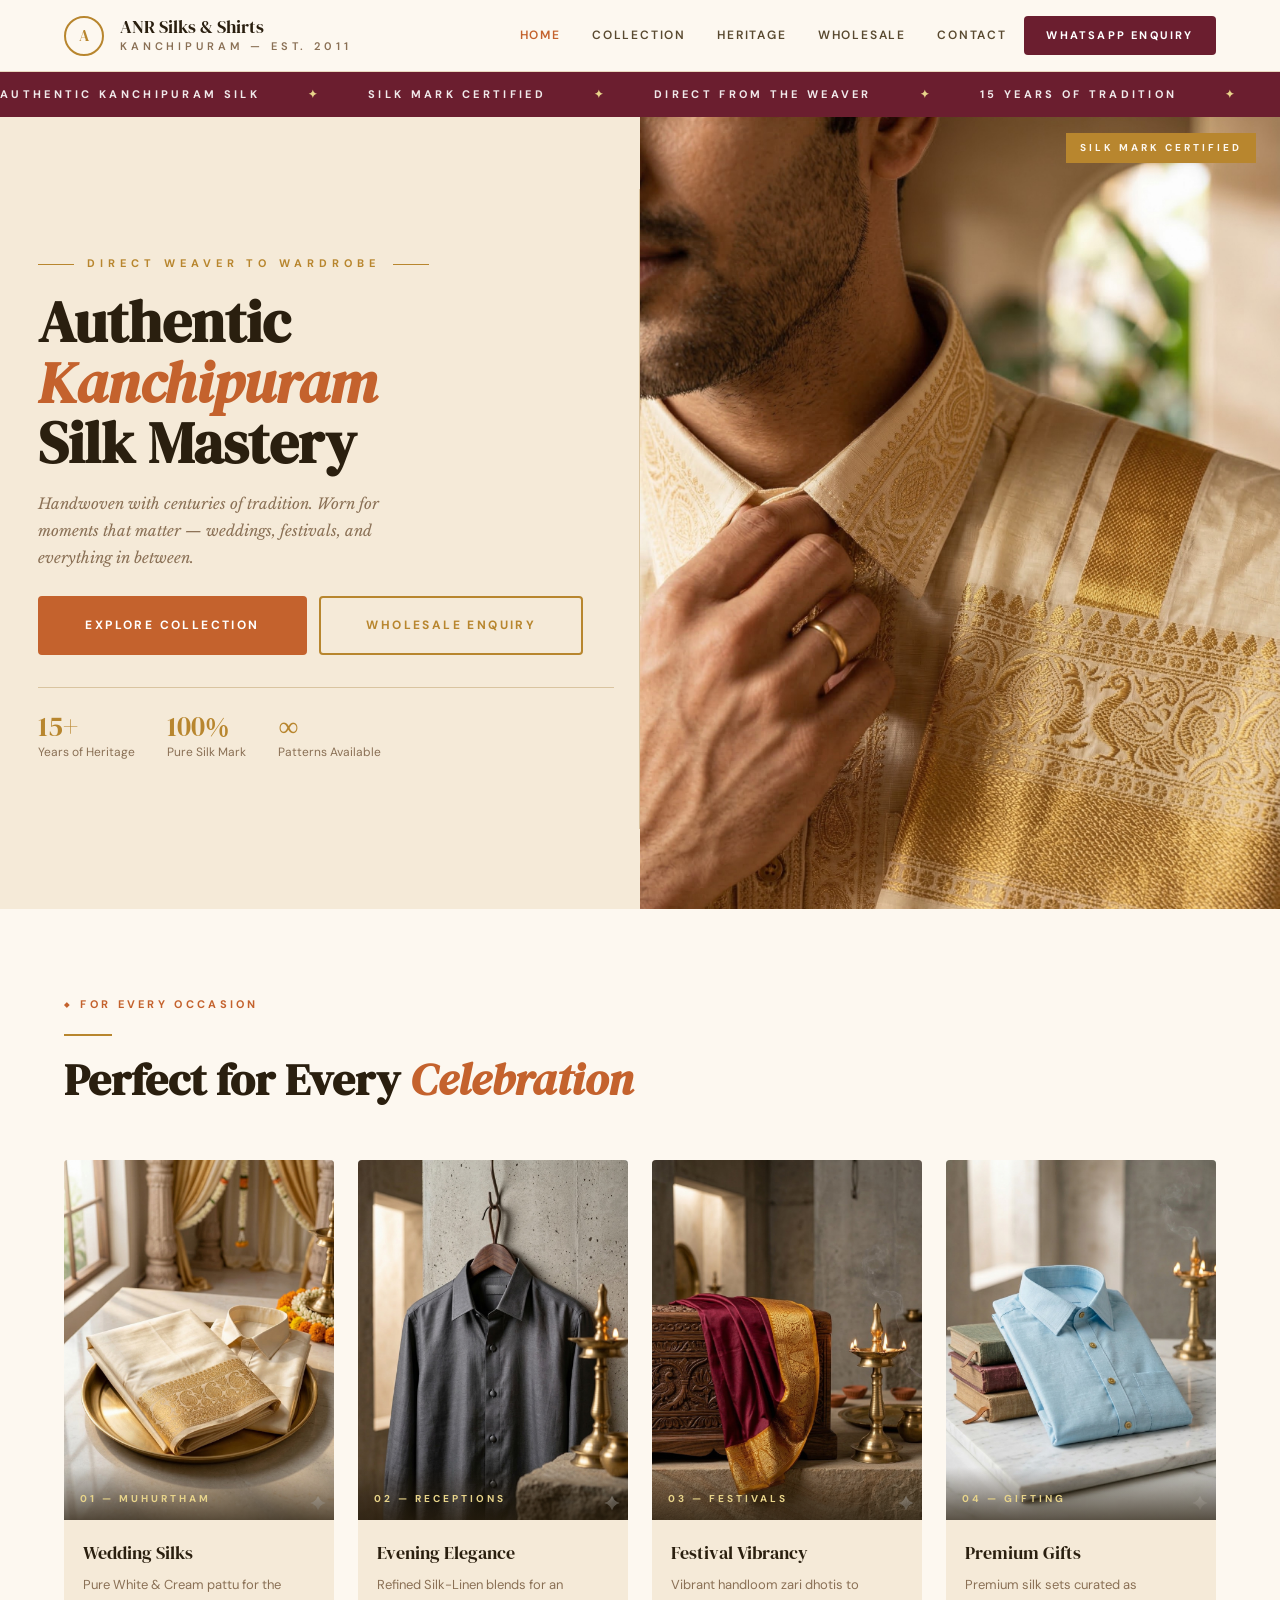
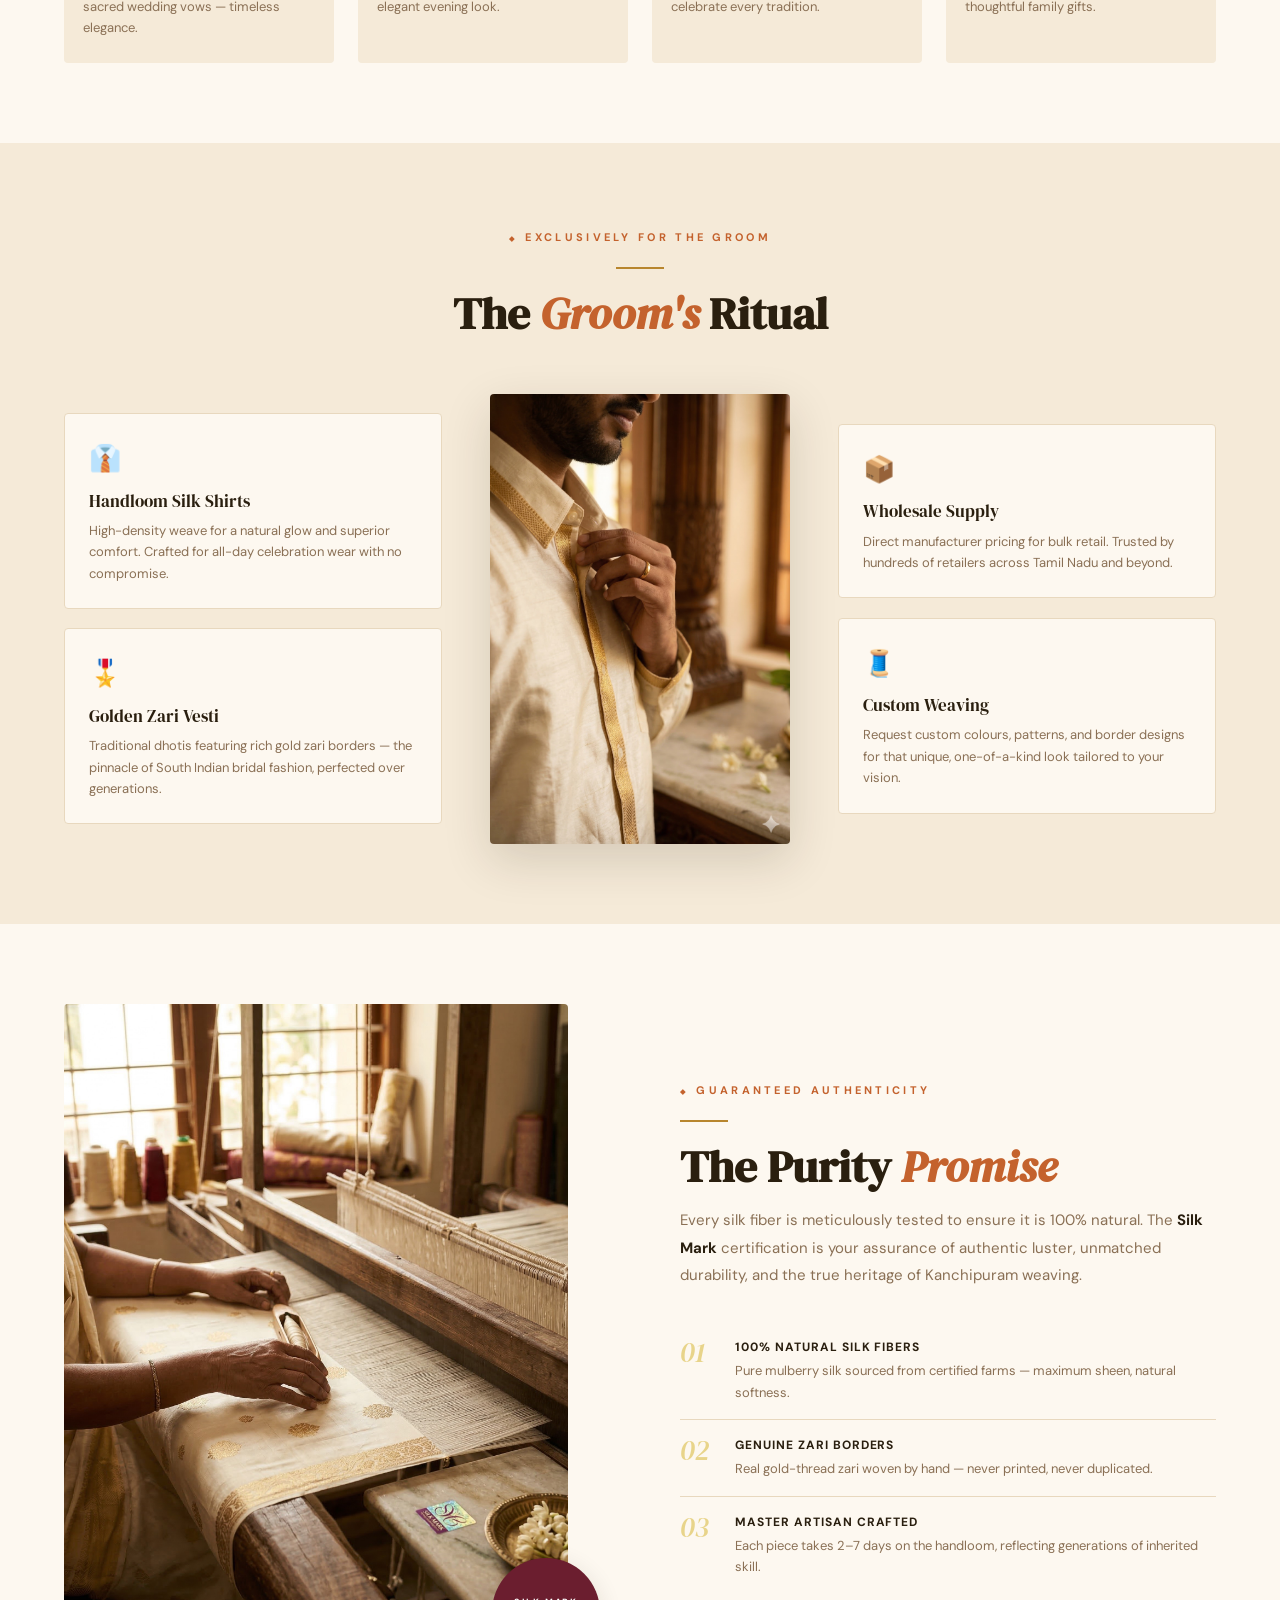
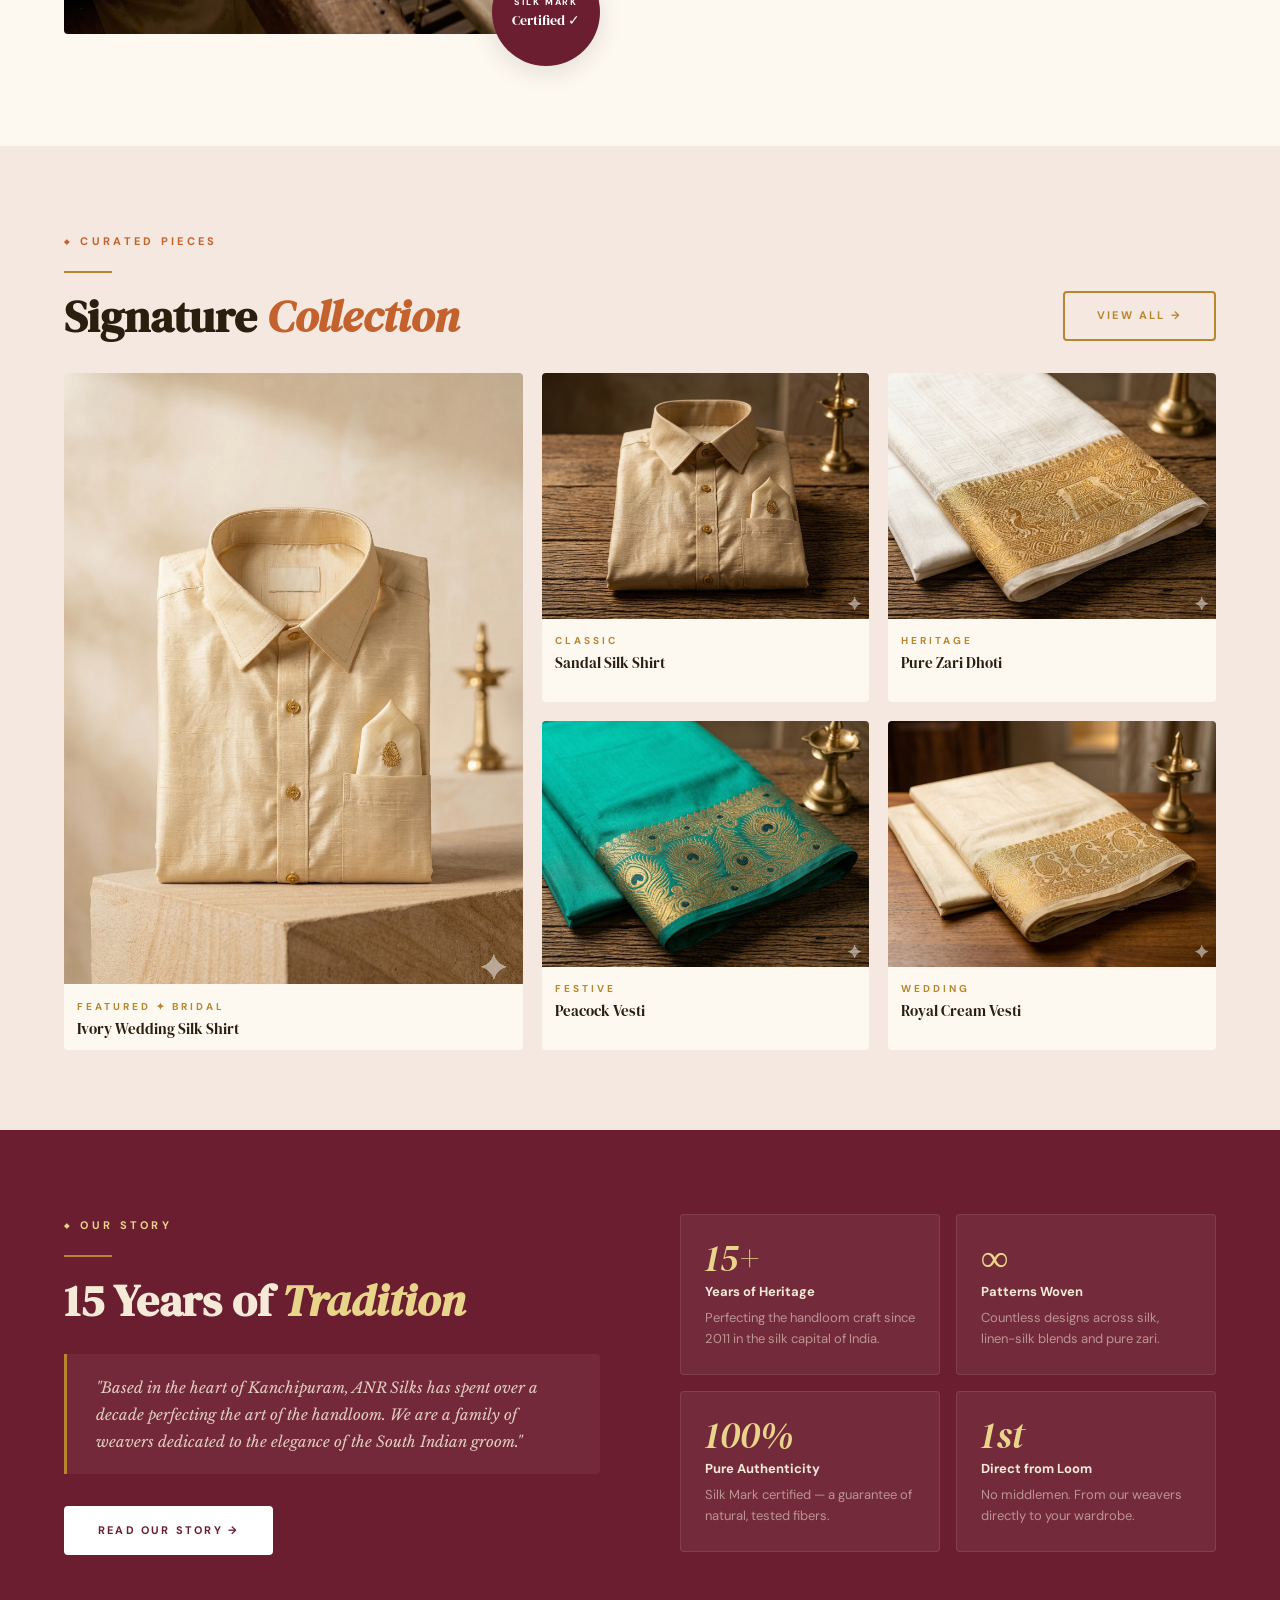
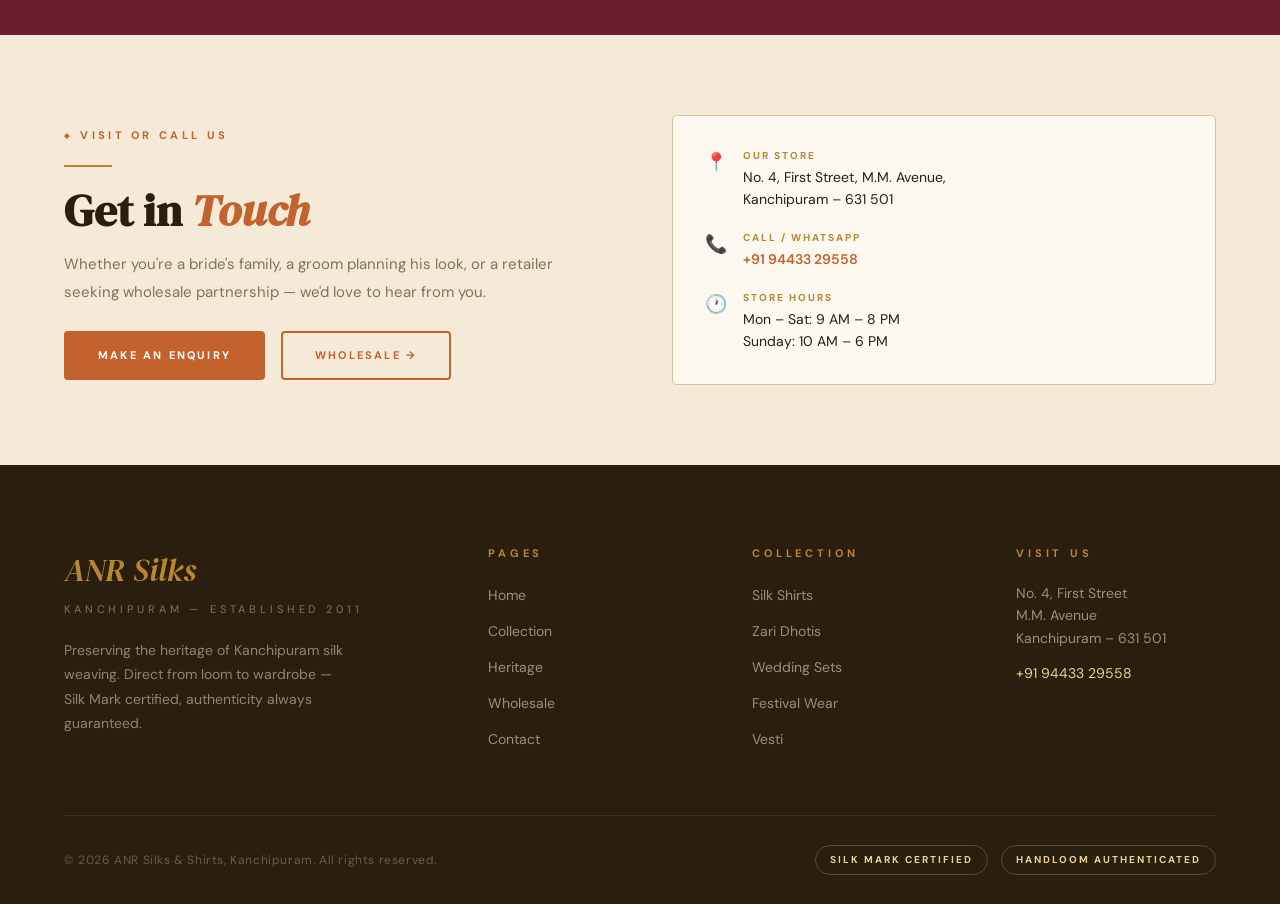
==== commit 0d3c156f: "Update index.html" ====
--- a/index.html
+++ b/index.html
@@ -213,14 +213,19 @@
 
     @media (max-width: 900px) {
         #hero { grid-template-columns: 1fr; height: auto; }
-        .hero-right { order: 1; height: 52vw; min-height: 240px; max-height: 420px; }
+        /* Hero image — taller so it's clearly visible */
+        .hero-right { order: 1; height: 70vw; min-height: 320px; max-height: 500px; }
         .hero-left { order: 2; padding: 2rem 5% 2.5rem; }
         .hero-left::after { display: none; }
         .hero-actions { flex-wrap: wrap; margin-bottom: 1.6rem; }
         .hero-actions .btn { flex: 1 1 calc(50% - 0.5rem); text-align: center; font-size: 10px !important; padding: 11px 12px !important; min-width: 0; }
         .hero-sub { margin-bottom: 1.2rem; }
         .hero-stats { padding-top: 1.2rem; gap: 1.5rem; }
+        /* Occasions — 2 col on tablet, vertical cards (image top, content below) */
         .occ-grid { grid-template-columns: 1fr 1fr; gap: 1rem; }
+        .occ-card { display: block; }
+        .occ-img { aspect-ratio: 4/3 !important; height: auto; }
+        .occ-body { padding: 1rem 1rem 1.2rem; }
         .purity-layout { grid-template-columns: 1fr; }
         .purity-img-wrap { max-width: 440px; margin: 0 auto; }
         .col-grid { grid-template-columns: 1fr 1fr; }
@@ -233,15 +238,17 @@
     }
 
     @media (max-width: 600px) {
-        .hero-right { height: 56vw; min-height: 200px; }
+        /* Hero image — still tall on small phones */
+        .hero-right { height: 72vw; min-height: 260px; }
         .hero-h1 { font-size: 28px; }
         .hero-eyebrow { margin-bottom: 0.7rem; }
         .hero-actions .btn { flex: 1 1 100%; font-size: 12px !important; padding: 13px 16px !important; }
         .hero-stats { gap: 0.8rem; flex-wrap: nowrap; justify-content: space-between; }
-        .occ-grid { grid-template-columns: 1fr; }
-        .occ-card { display: grid; grid-template-columns: 100px 1fr; align-items: center; }
-        .occ-img { aspect-ratio: 1/1 !important; height: 100%; }
-        .occ-body { padding: 0.8rem 1rem; }
+        /* Occasions — 1 col, vertical card (image top, content below) */
+        .occ-grid { grid-template-columns: 1fr; gap: 1.2rem; }
+        .occ-card { display: block; }
+        .occ-img { aspect-ratio: 16/9 !important; height: auto; }
+        .occ-body { padding: 1rem 1.2rem 1.4rem; }
         .grooms-layout { grid-template-columns: 1fr; }
         .grooms-layout .grooms-side:last-child { grid-column: 1; display: flex; }
         .col-grid { grid-template-columns: 1fr; }
--- a/shared.css
+++ b/shared.css
@@ -49,6 +49,108 @@
 ::-webkit-scrollbar-thumb { background: var(--gold); border-radius: 3px; }
 
 /* ═══════════════════════════════════════════════
+   PAGE LOADER
+═══════════════════════════════════════════════ */
+
+/* Lock scroll while loader visible */
+html.is-loading {
+    overflow: hidden !important;
+    overscroll-behavior: none;
+}
+
+/* Full-screen overlay — fixed so it NEVER scrolls */
+#page-loader {
+    position: fixed !important;
+    top: 0; left: 0; right: 0; bottom: 0;
+    width: 100vw; height: 100vh;
+    z-index: 99999;
+    background: var(--ivory);
+    display: flex;
+    flex-direction: column;
+    align-items: center;
+    justify-content: center;
+    gap: 1.6rem;
+    transition: opacity 0.6s ease, visibility 0.6s ease;
+    visibility: visible;
+    opacity: 1;
+    /* Prevent any parent transform from breaking fixed positioning */
+    transform: none !important;
+    will-change: opacity;
+}
+
+/* Fade-out state */
+#page-loader.fade-out {
+    opacity: 0;
+    visibility: hidden;
+    pointer-events: none;
+}
+
+/* Pulsing emblem */
+.loader-emblem {
+    width: 64px; height: 64px;
+    border: 2px solid var(--gold);
+    border-radius: 50%;
+    display: flex; align-items: center; justify-content: center;
+    font-family: 'DM Serif Display', serif;
+    font-size: 26px;
+    color: var(--gold);
+    animation: loader-pulse 1.6s ease-in-out infinite;
+    flex-shrink: 0;
+}
+
+@keyframes loader-pulse {
+    0%, 100% { transform: scale(1);     opacity: 1;    }
+    50%       { transform: scale(1.08); opacity: 0.65; }
+}
+
+.loader-brand { text-align: center; }
+.loader-brand-name {
+    font-family: 'DM Serif Display', serif;
+    font-size: 22px;
+    color: var(--text-dark);
+    display: block;
+    letter-spacing: 0.05em;
+}
+.loader-brand-sub {
+    font-size: 11px;
+    font-weight: 700;
+    letter-spacing: 0.4em;
+    text-transform: uppercase;
+    color: var(--text-light);
+    display: block;
+    margin-top: 5px;
+}
+
+/* Progress bar */
+.loader-bar-wrap {
+    width: 160px; height: 2px;
+    background: var(--sand-light);
+    border-radius: 2px;
+    overflow: hidden;
+}
+.loader-bar {
+    height: 100%; width: 0%;
+    background: linear-gradient(90deg, var(--gold), var(--gold-bright));
+    border-radius: 2px;
+    transition: width 0.35s ease;
+}
+
+/* Tagline */
+.loader-tagline {
+    font-family: 'Libre Baskerville', serif;
+    font-style: italic;
+    font-size: 13px;
+    color: var(--text-light);
+    letter-spacing: 0.04em;
+    animation: loader-blink 1.8s ease-in-out infinite;
+}
+
+@keyframes loader-blink {
+    0%, 100% { opacity: 0.35; }
+    50%       { opacity: 1;    }
+}
+
+/* ═══════════════════════════════════════════════
    NAVIGATION
 ═══════════════════════════════════════════════ */
 .site-nav {
@@ -384,3 +486,4 @@
     .footer-grid { grid-template-columns: 1fr; }
     .footer-bottom { flex-direction: column; align-items: flex-start; }
 }
+
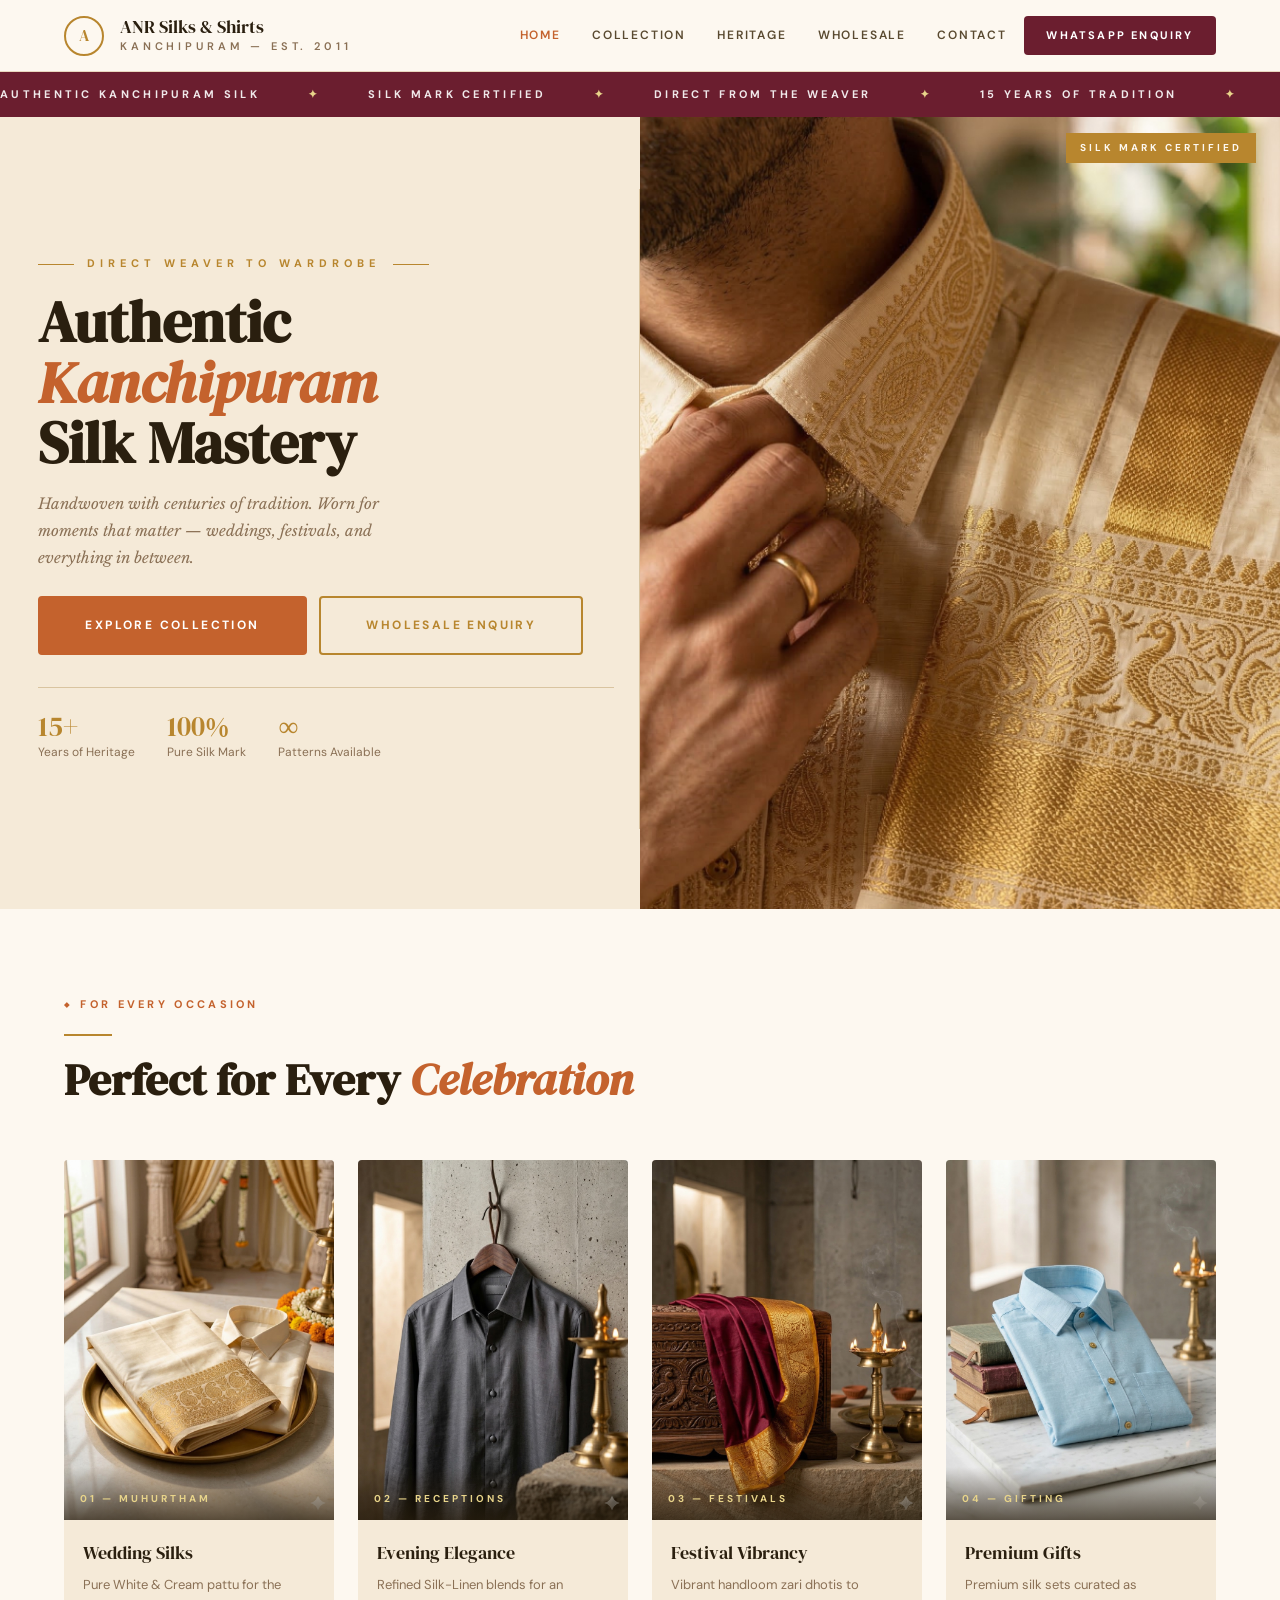
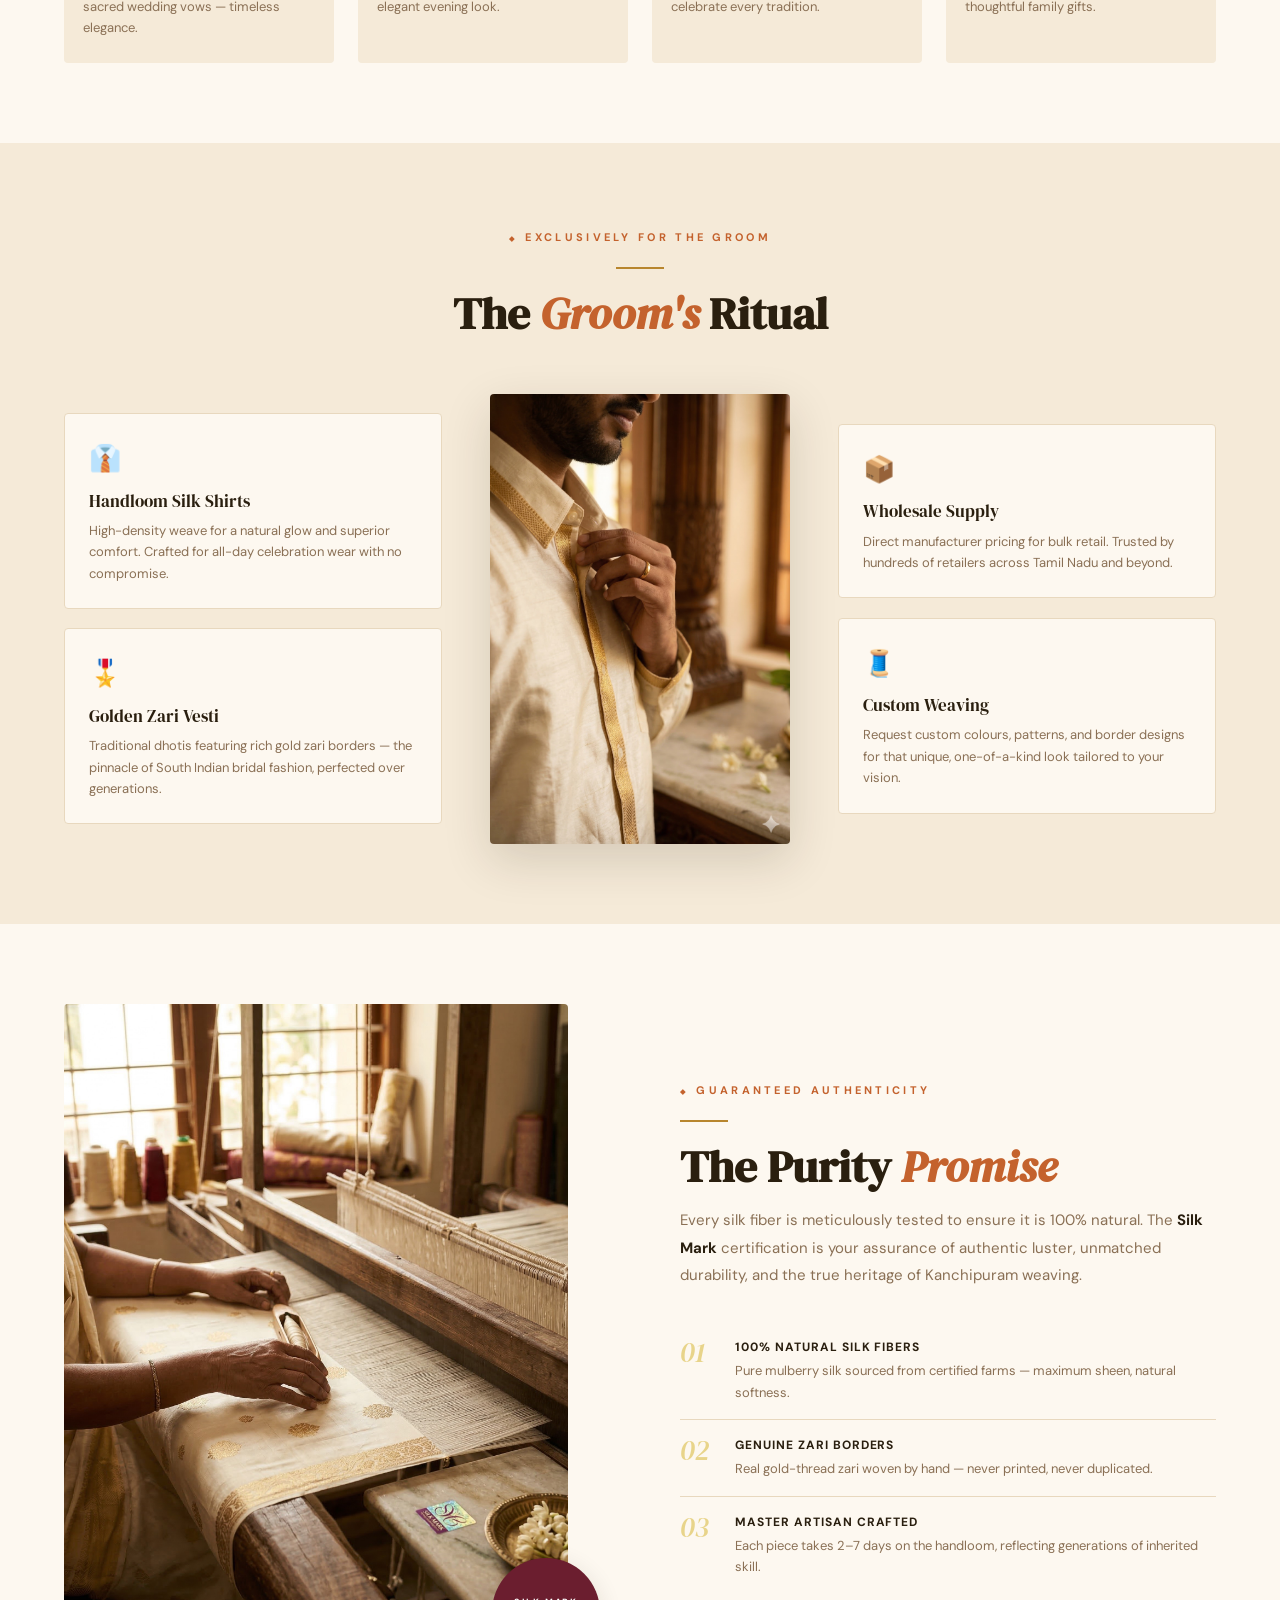
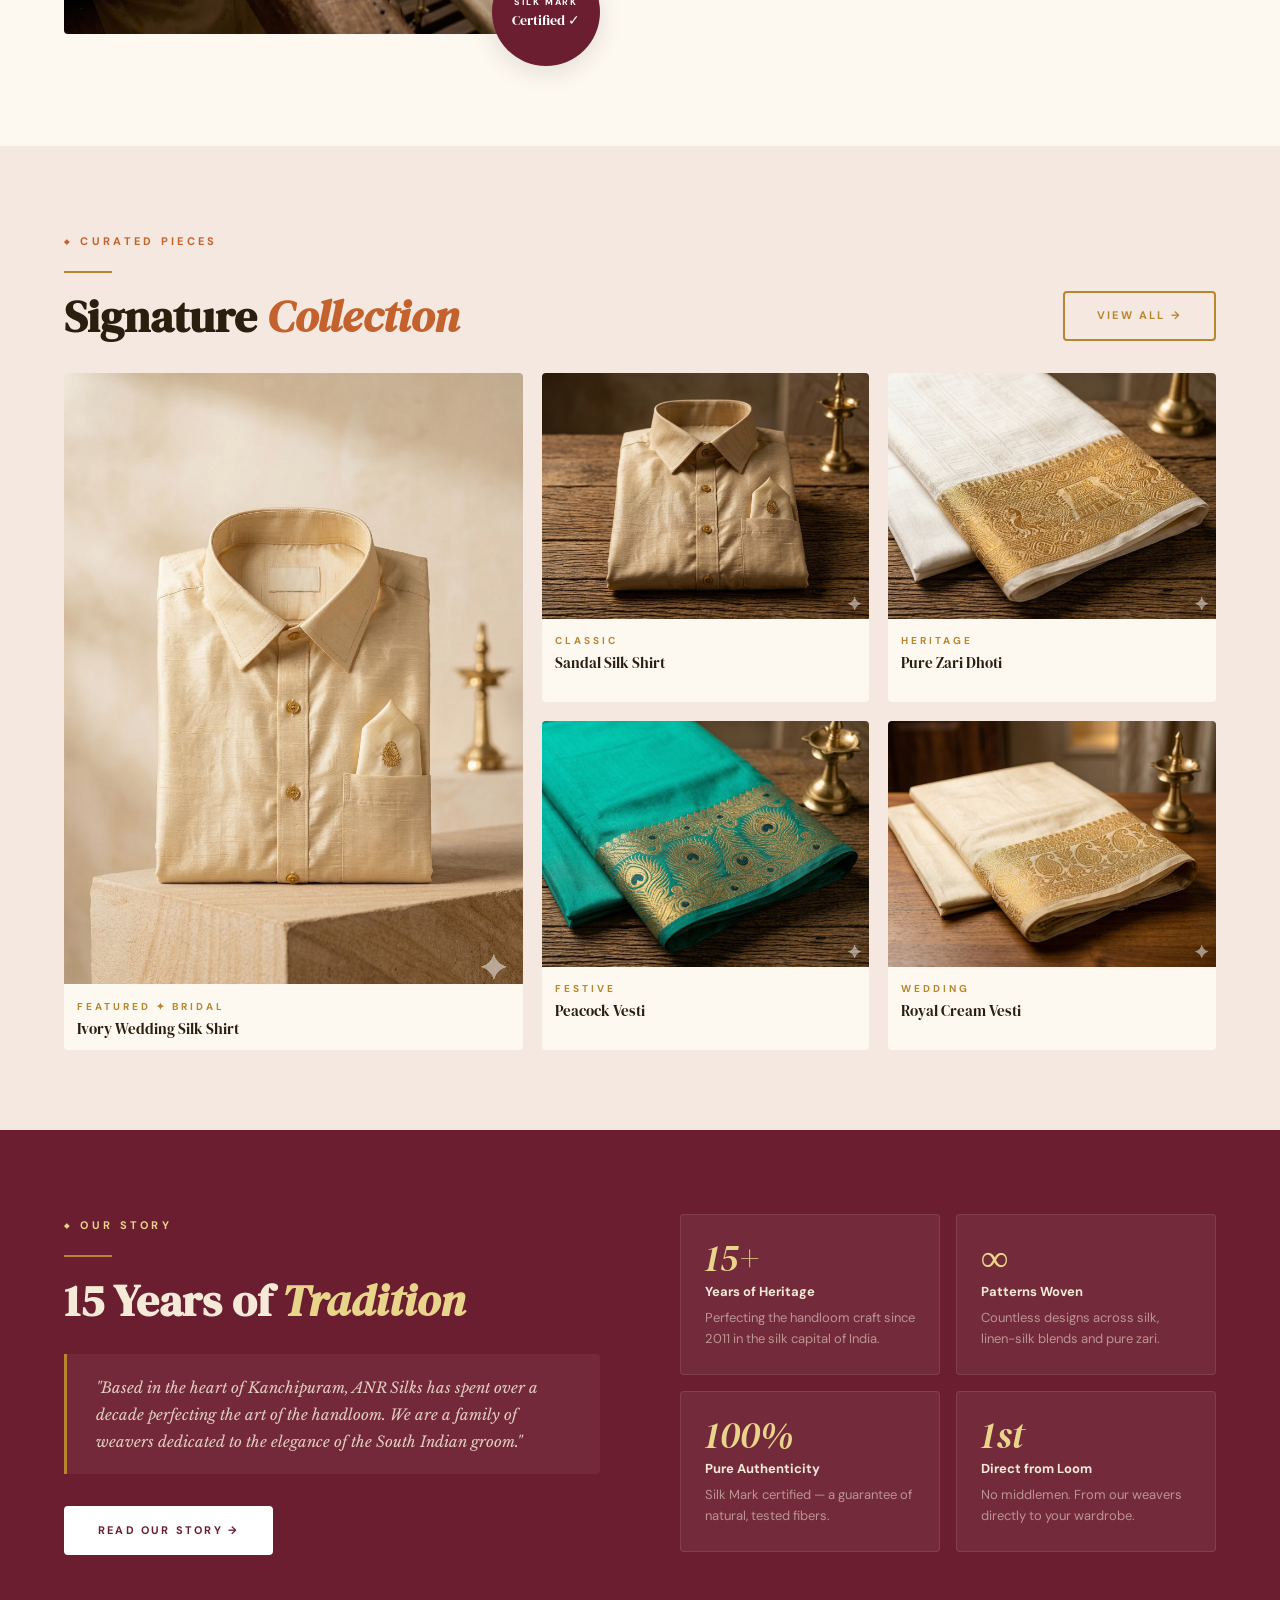
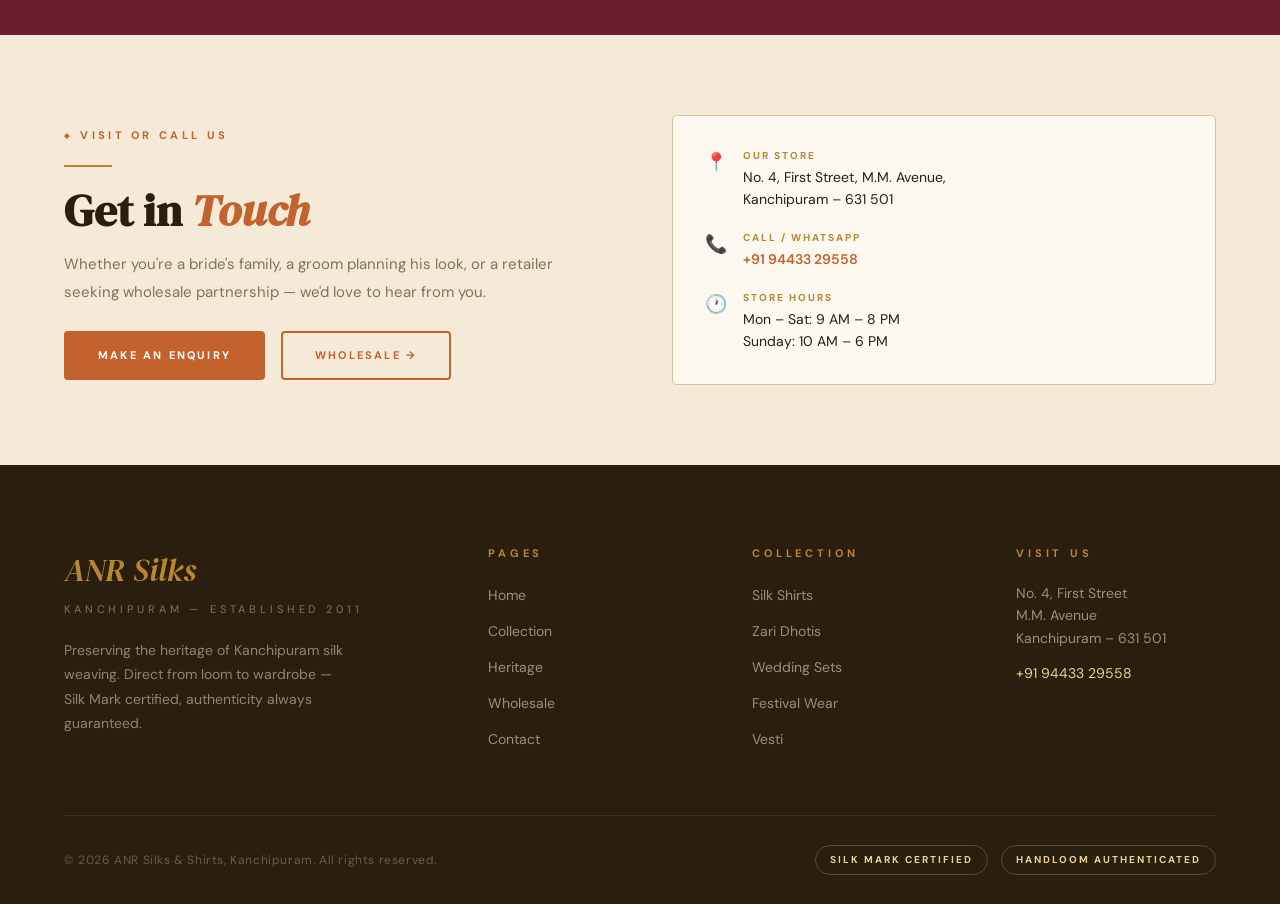
==== commit d6b931cb: "Update index.html" ====
--- a/index.html
+++ b/index.html
@@ -83,7 +83,7 @@
     .hero-stat-label { font-size: 12px; color: var(--text-light); margin-top: 3px; }
     .hero-right { position: relative; overflow: hidden; background: var(--warm); }
     .hero-img-ph { width: 100%; height: 100%; display: flex; align-items: center; justify-content: center; }
-    .hero-img-ph img { width: 100%; height: 100%; object-fit: cover; object-position: center top; }
+    .hero-img-ph img { width: 100%; height: 150%; object-fit: cover; object-position: center top; }
     .hero-right-badge {
         position: absolute; top: 1.5rem; right: 1.5rem;
         background: var(--gold); color: var(--ivory);
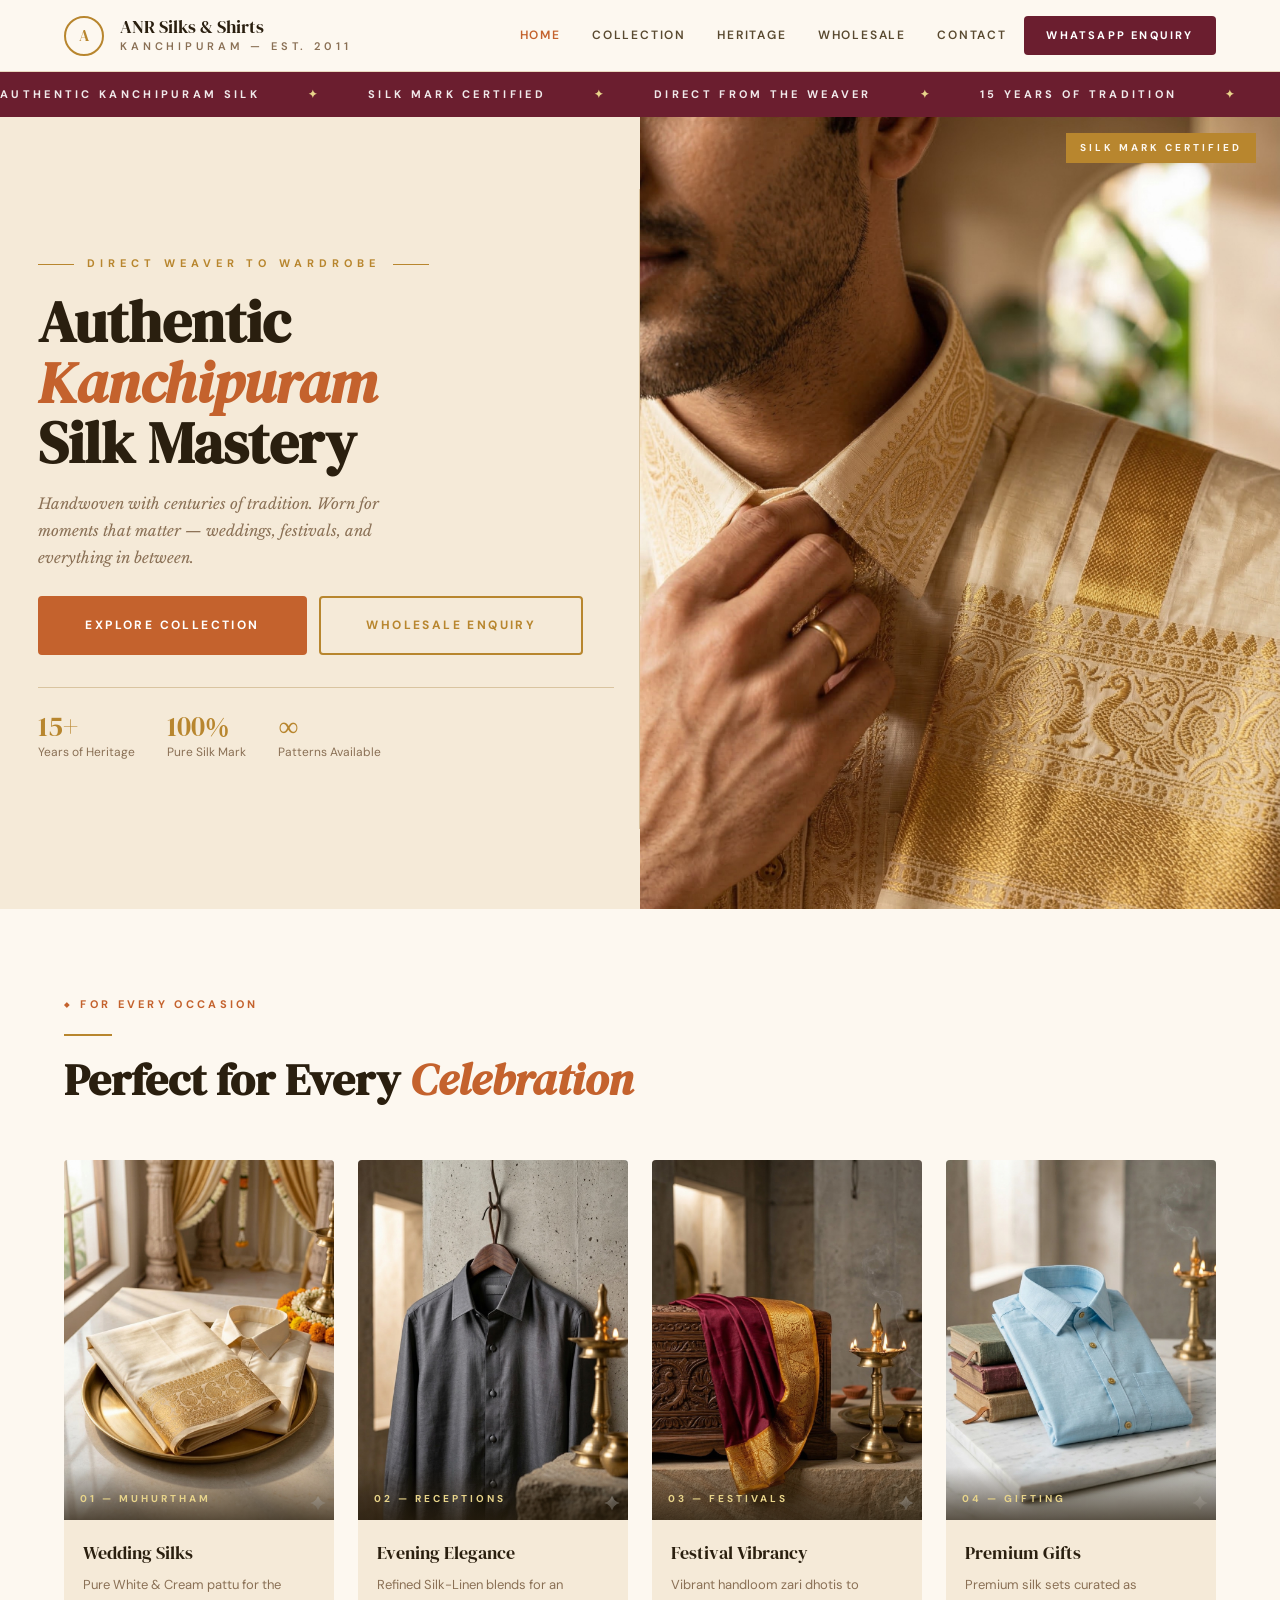
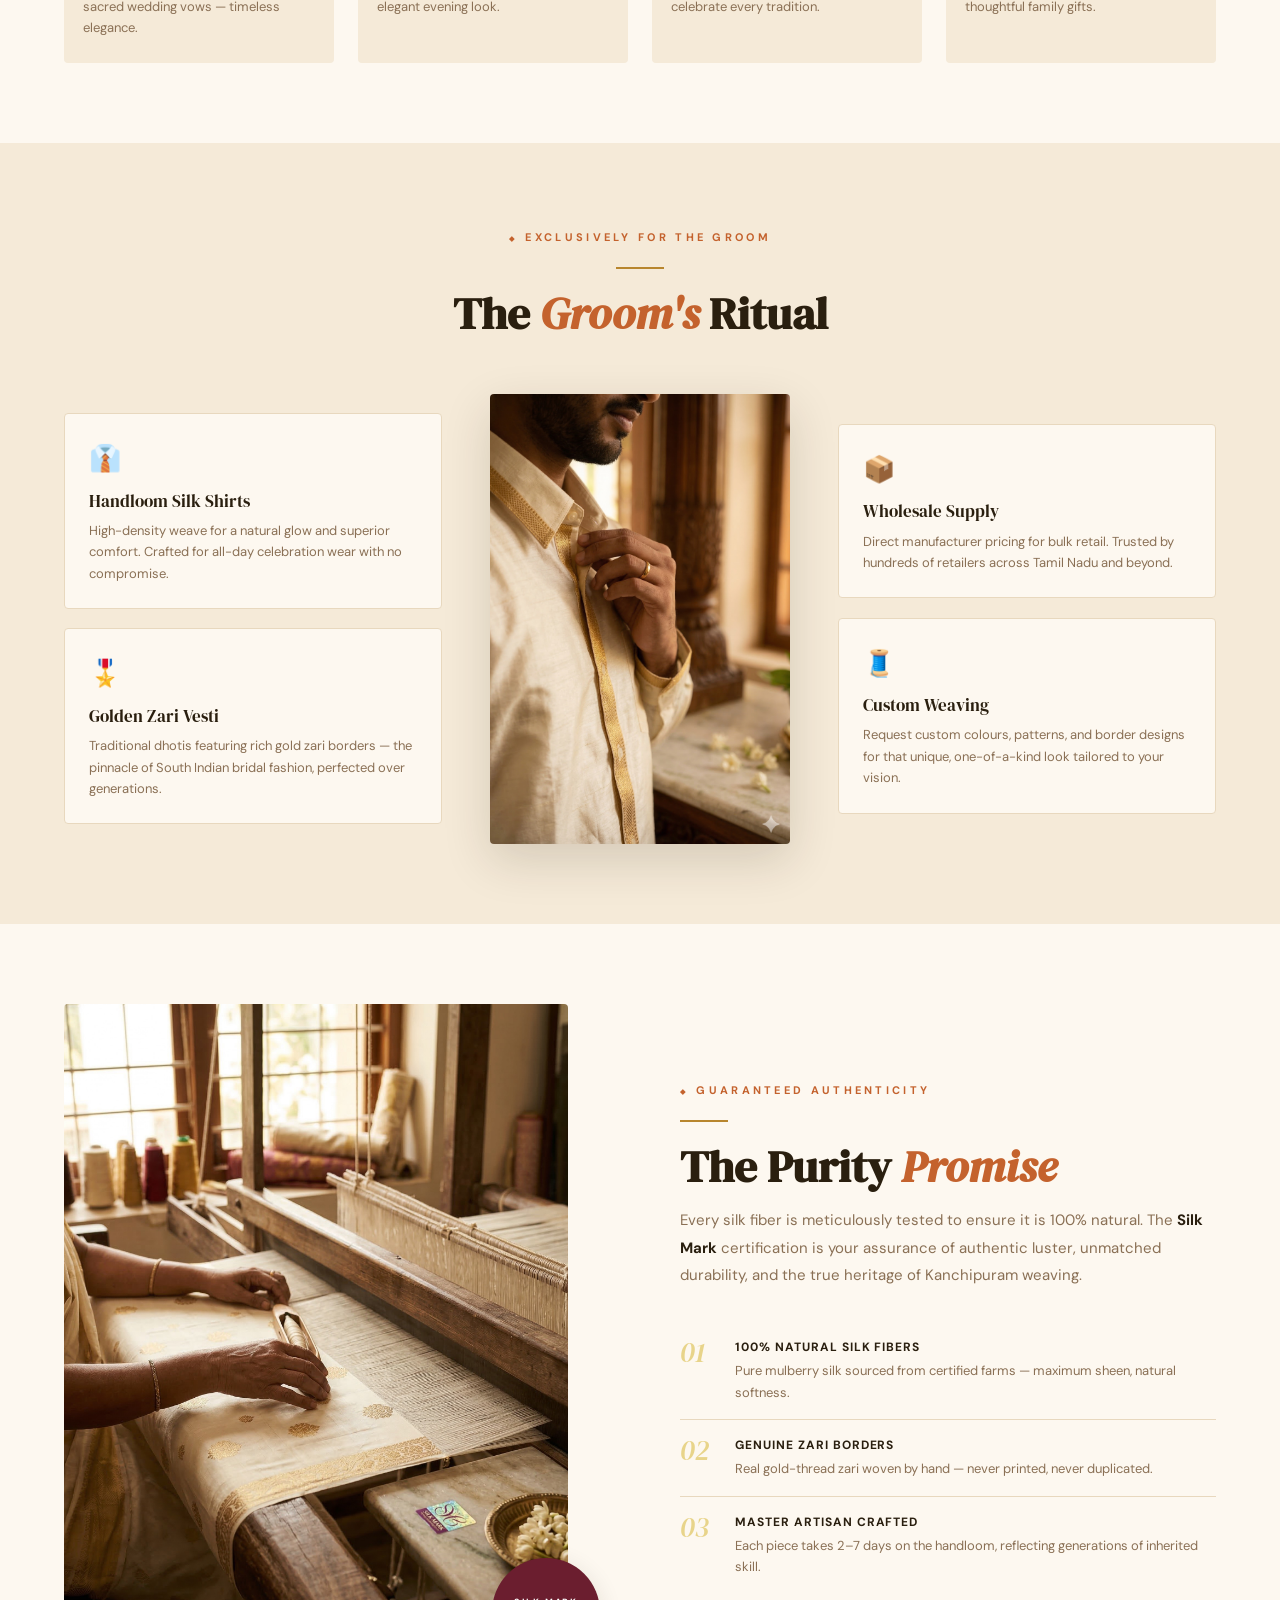
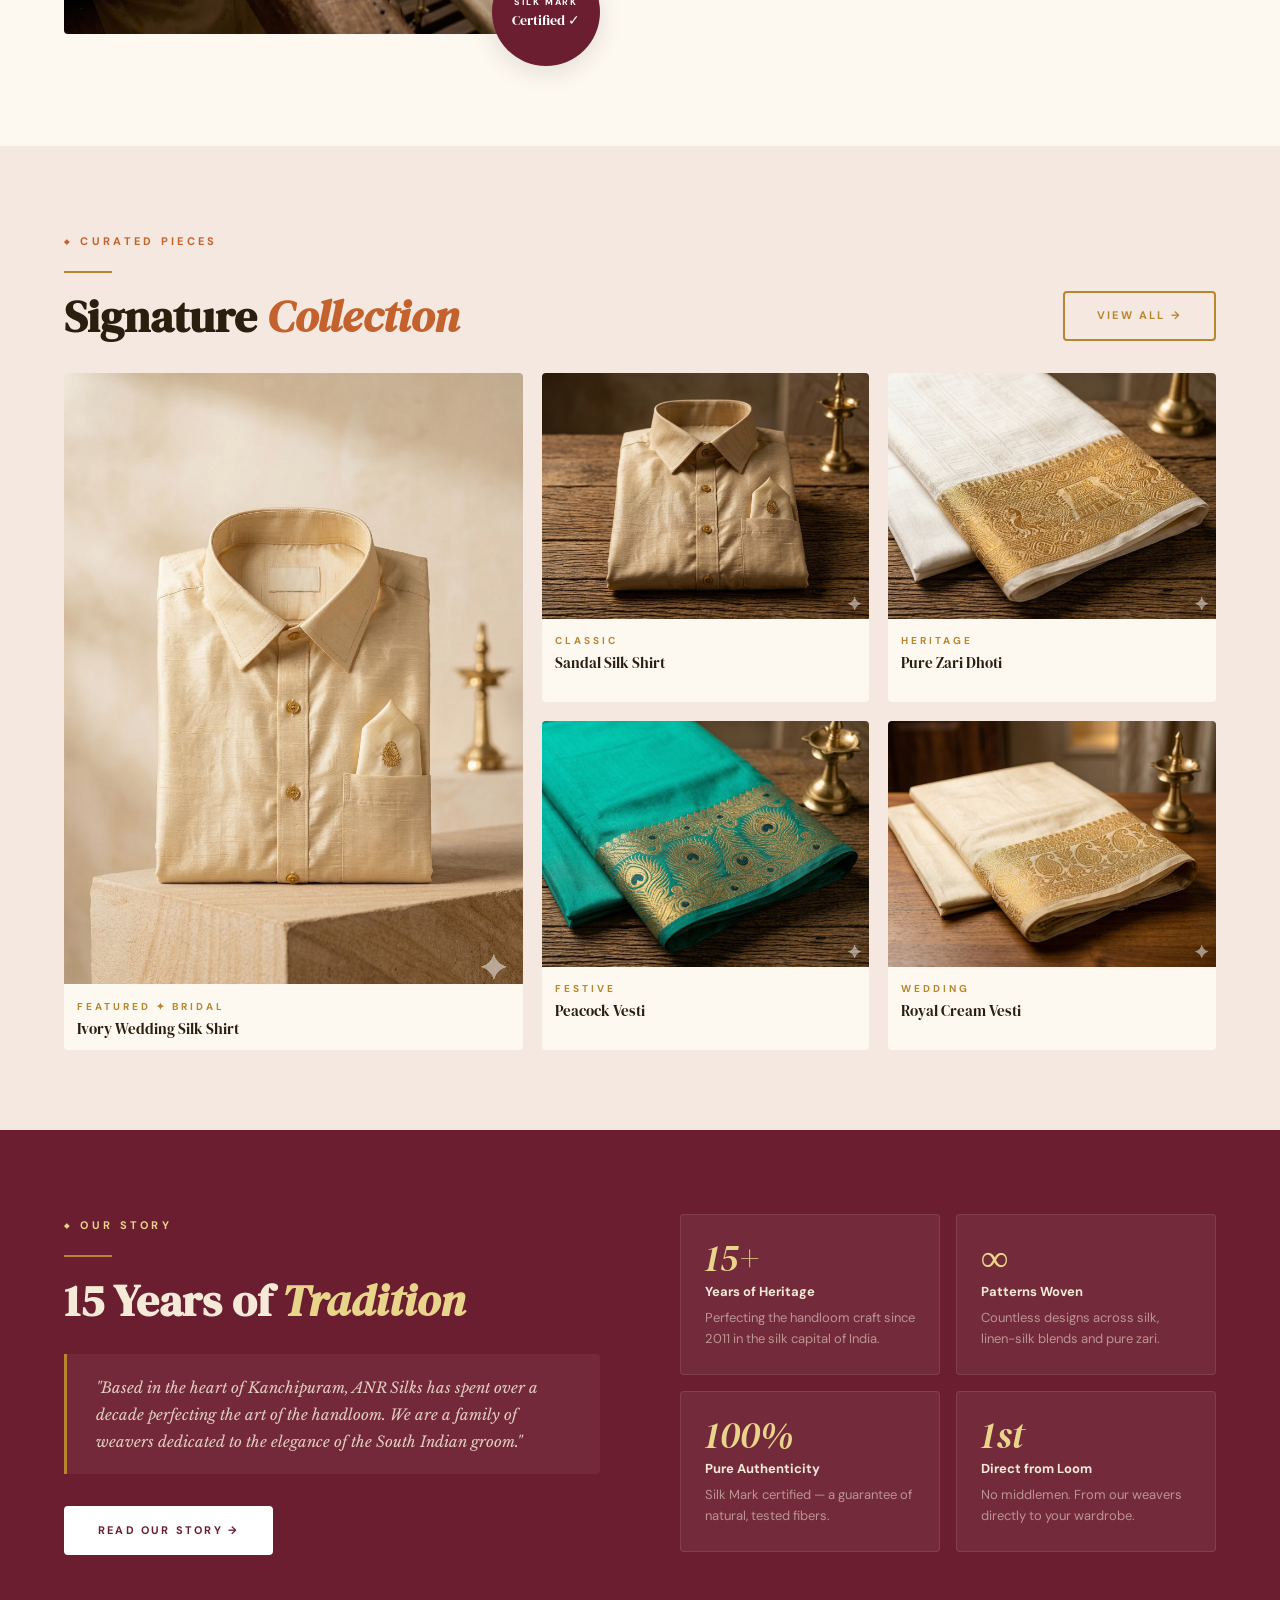
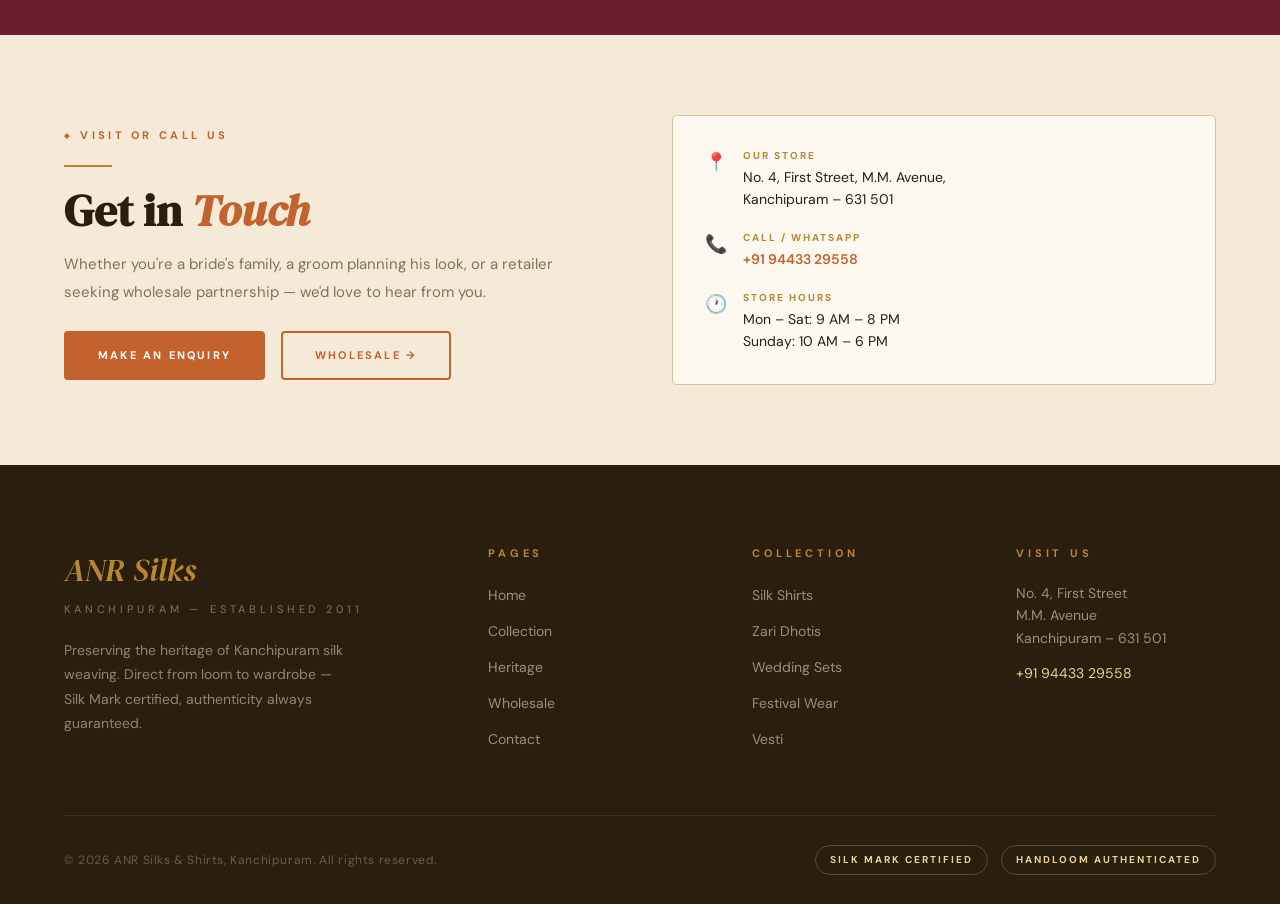
==== commit 66294d57: "Update index.html" ====
--- a/index.html
+++ b/index.html
@@ -83,7 +83,7 @@
     .hero-stat-label { font-size: 12px; color: var(--text-light); margin-top: 3px; }
     .hero-right { position: relative; overflow: hidden; background: var(--warm); }
     .hero-img-ph { width: 100%; height: 100%; display: flex; align-items: center; justify-content: center; }
-    .hero-img-ph img { width: 100%; height: 150%; object-fit: cover; object-position: center top; }
+    .hero-img-ph img { width: 100%; height: 100%; object-fit: cover; object-position: center top; }
     .hero-right-badge {
         position: absolute; top: 1.5rem; right: 1.5rem;
         background: var(--gold); color: var(--ivory);
@@ -214,7 +214,7 @@
     @media (max-width: 900px) {
         #hero { grid-template-columns: 1fr; height: auto; }
         /* Hero image — taller so it's clearly visible */
-        .hero-right { order: 1; height: 70vw; min-height: 320px; max-height: 500px; }
+        .hero-right { order: 1; height: 450px; min-height: 450px; max-height: 450px; }
         .hero-left { order: 2; padding: 2rem 5% 2.5rem; }
         .hero-left::after { display: none; }
         .hero-actions { flex-wrap: wrap; margin-bottom: 1.6rem; }
@@ -239,7 +239,7 @@
 
     @media (max-width: 600px) {
         /* Hero image — still tall on small phones */
-        .hero-right { height: 72vw; min-height: 260px; }
+        .hero-right { height: 400px; min-height: 400px; }
         .hero-h1 { font-size: 28px; }
         .hero-eyebrow { margin-bottom: 0.7rem; }
         .hero-actions .btn { flex: 1 1 100%; font-size: 12px !important; padding: 13px 16px !important; }
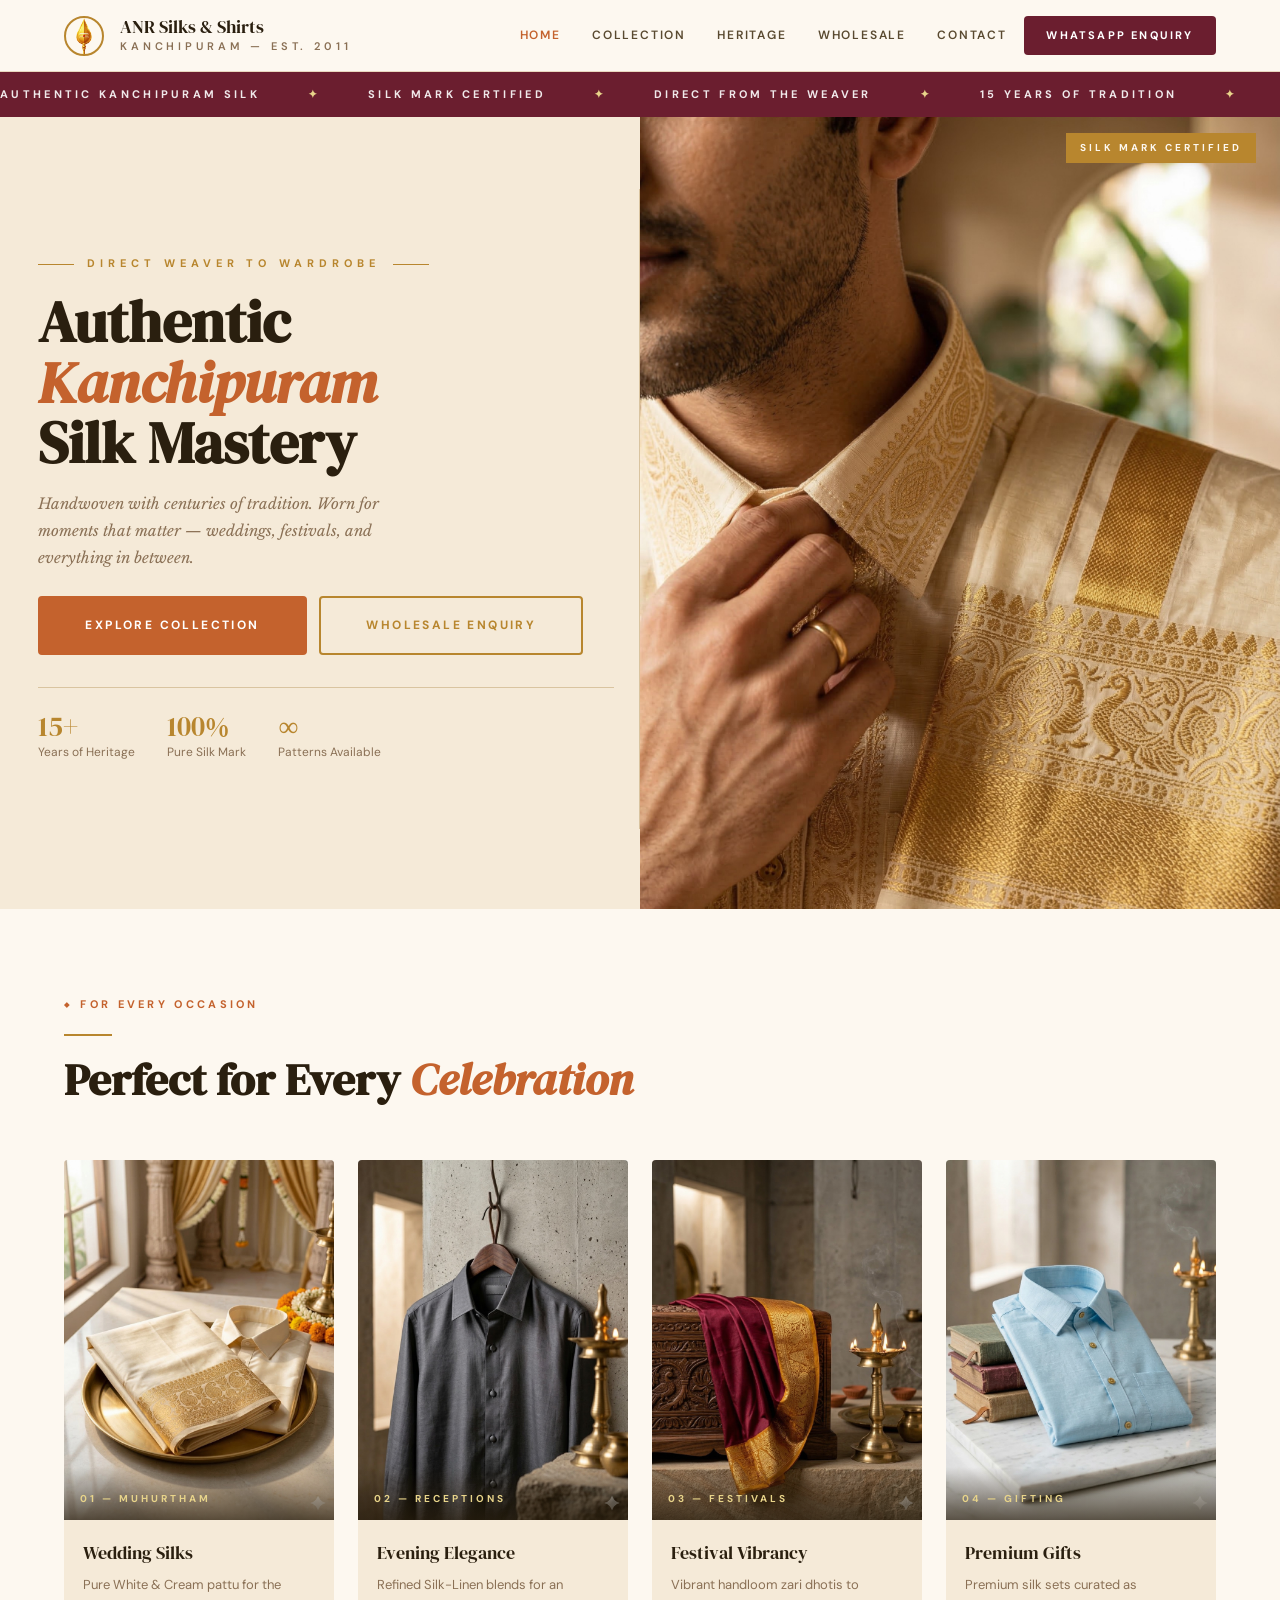
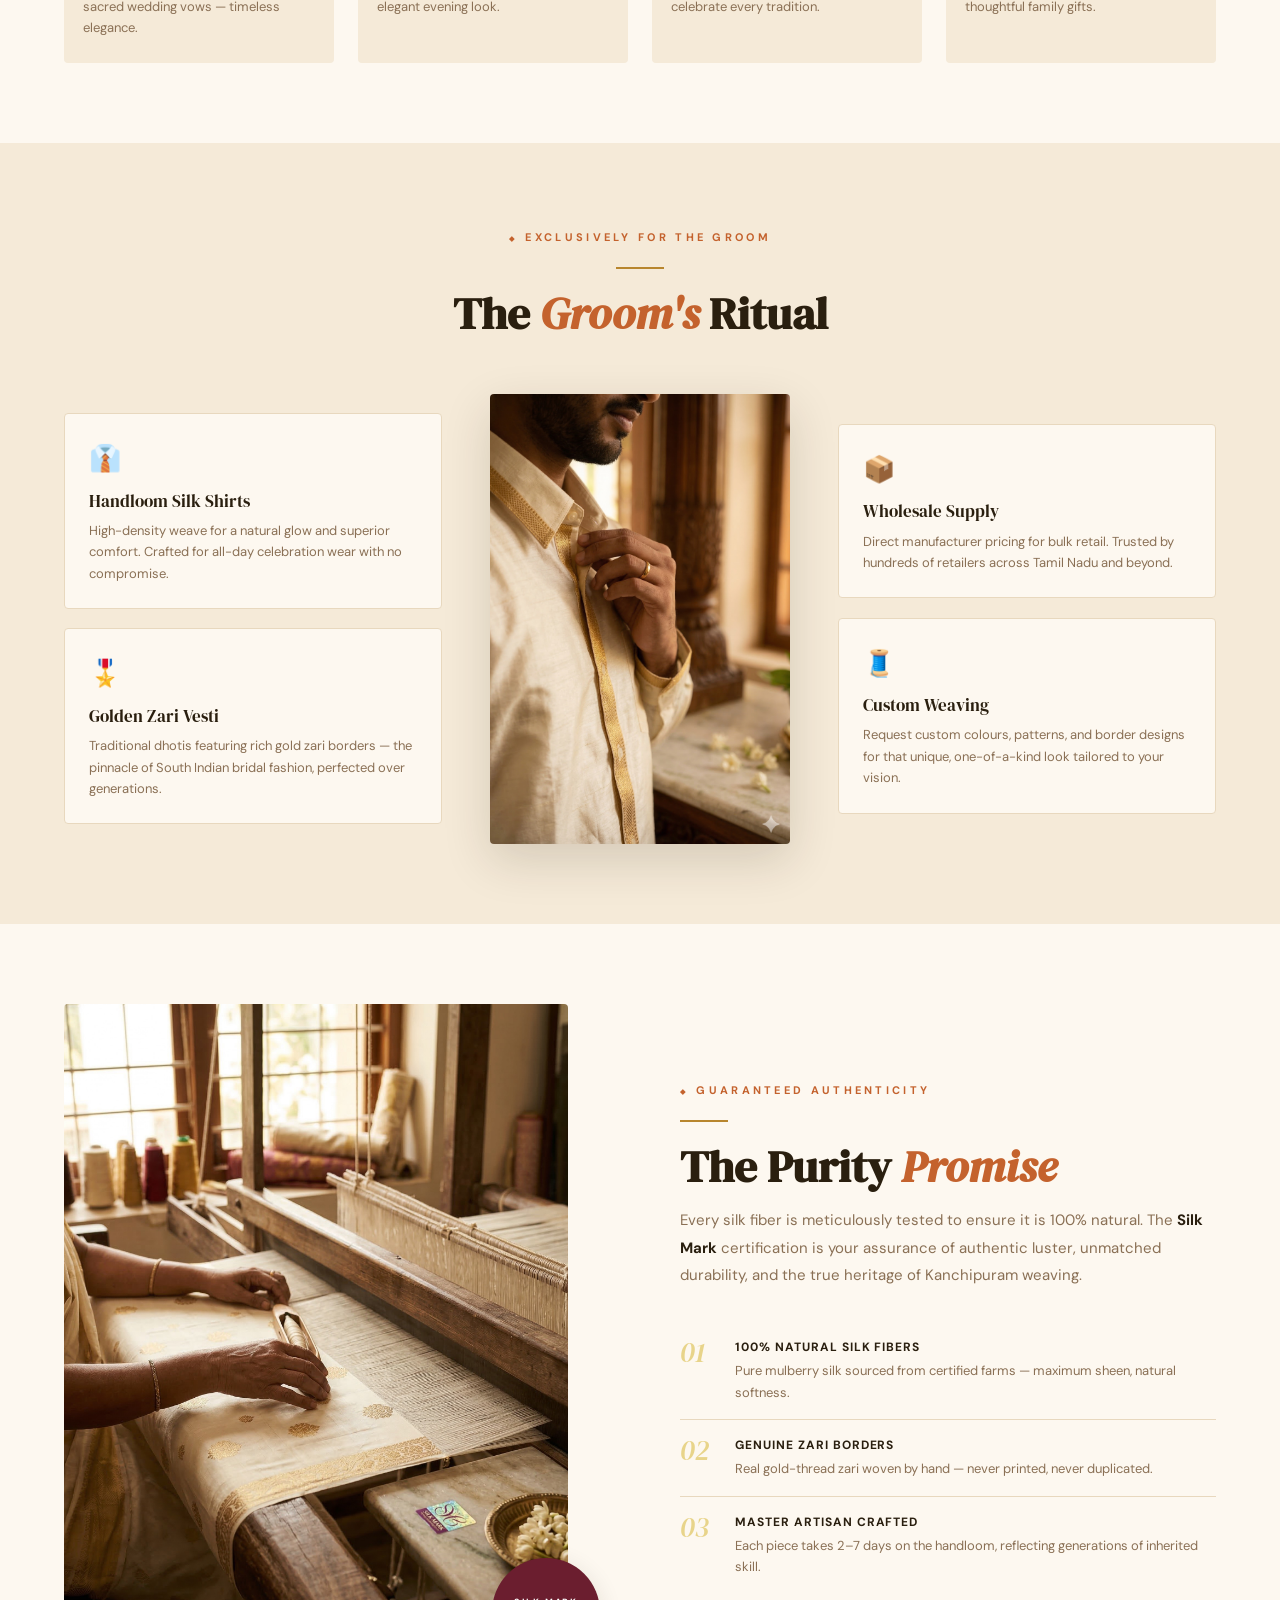
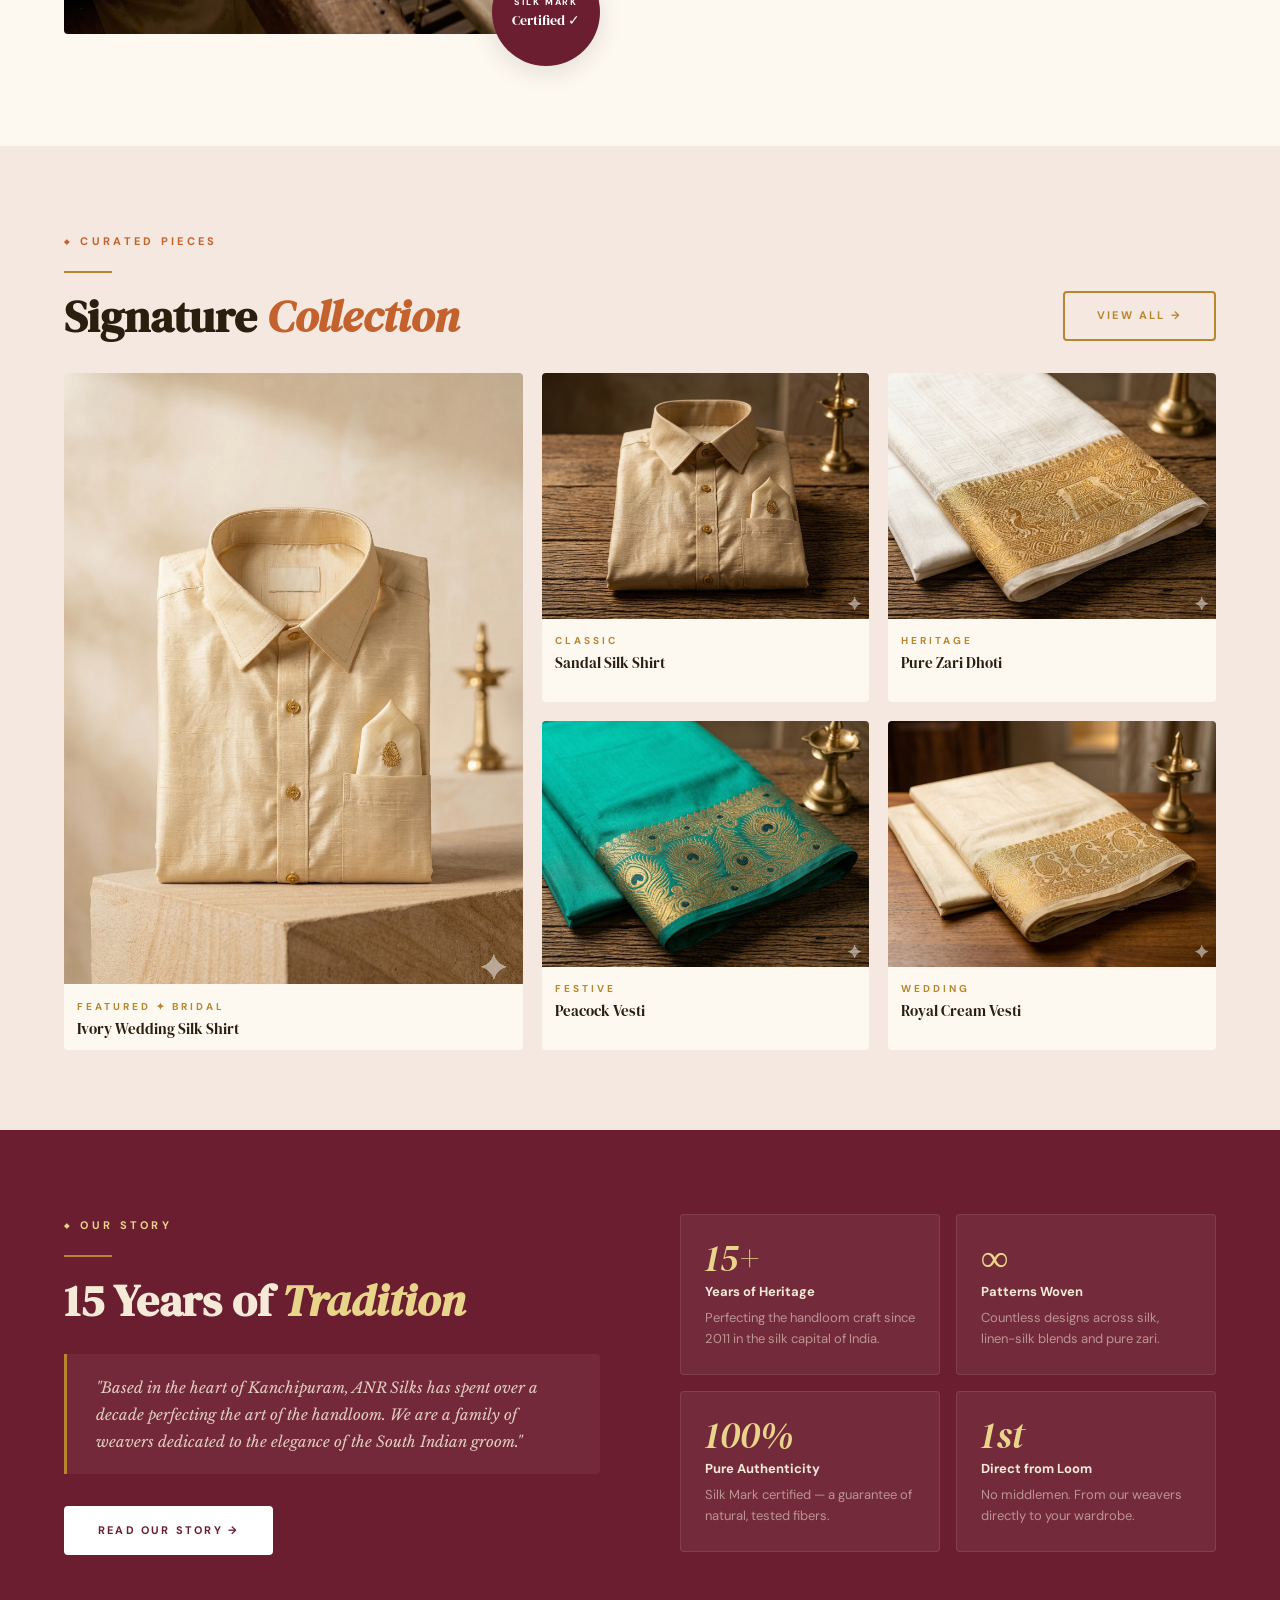
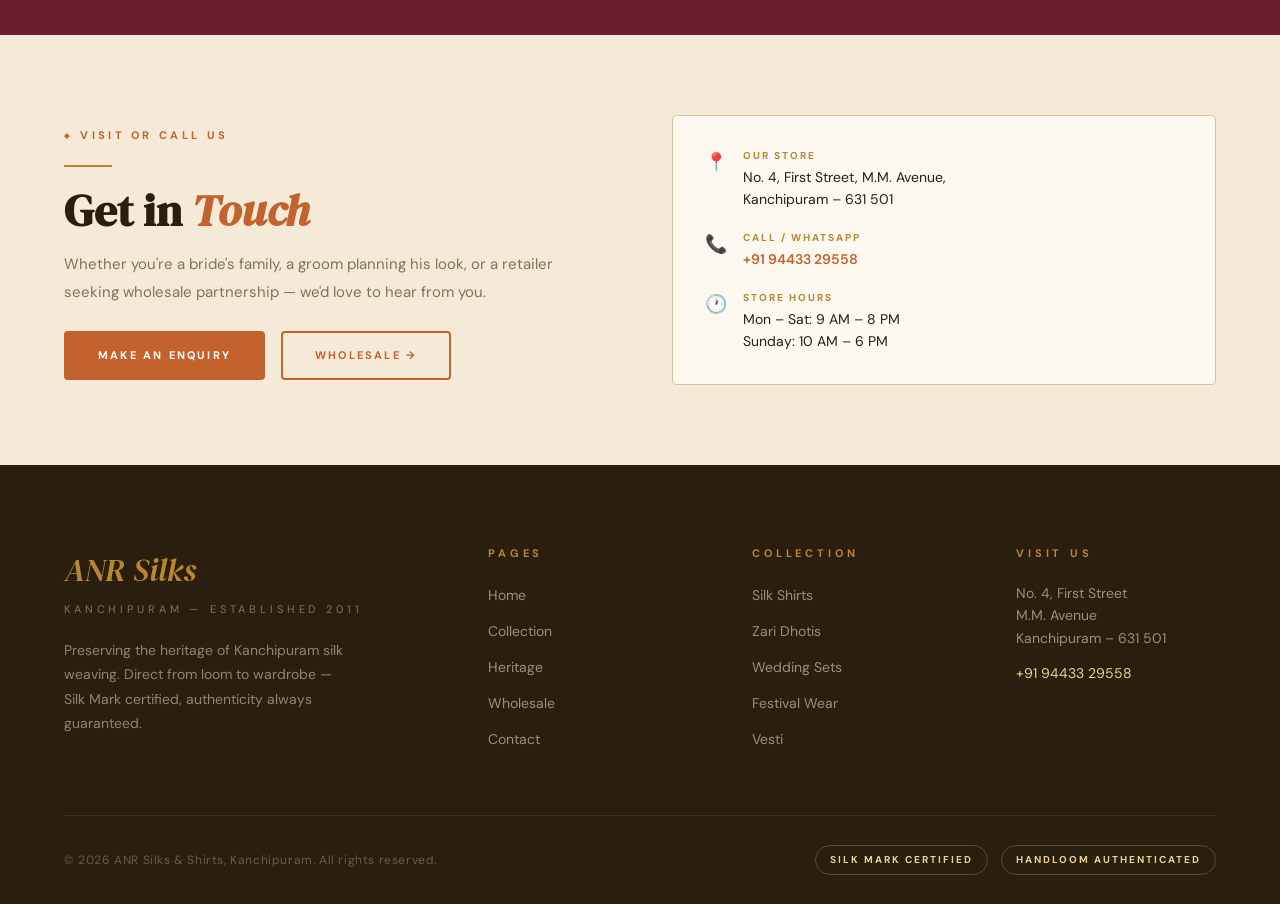
==== commit ac5eabad: "Update index.html" ====
--- a/index.html
+++ b/index.html
@@ -261,7 +261,10 @@
 
 <!-- ════ PAGE LOADER ════ -->
 <div id="page-loader">
-    <div class="loader-emblem">A</div>
+    <!-- Loader emblem -->
+    <div class="loader-emblem">
+        <img src="Vel-hindu-outline.png" alt="Vel">
+    </div>
     <div class="loader-brand">
         <span class="loader-brand-name">ANR Silks &amp; Shirts</span>
         <span class="loader-brand-sub">Kanchipuram — Est. 2011</span>
@@ -275,7 +278,10 @@
 <!-- ════ NAV ════ -->
 <nav class="site-nav">
     <a href="index.html" class="nav-brand">
-        <div class="nav-emblem">A</div>
+        <!-- Nav emblem (index.html — root level) -->
+        <div class="nav-emblem">
+            <img src="Vel-hindu-outline.png" alt="Vel">
+        </div>
         <div class="nav-brand-text">
             <span class="nav-brand-name">ANR Silks &amp; Shirts</span>
             <span class="nav-brand-sub">Kanchipuram — Est. 2011</span>
